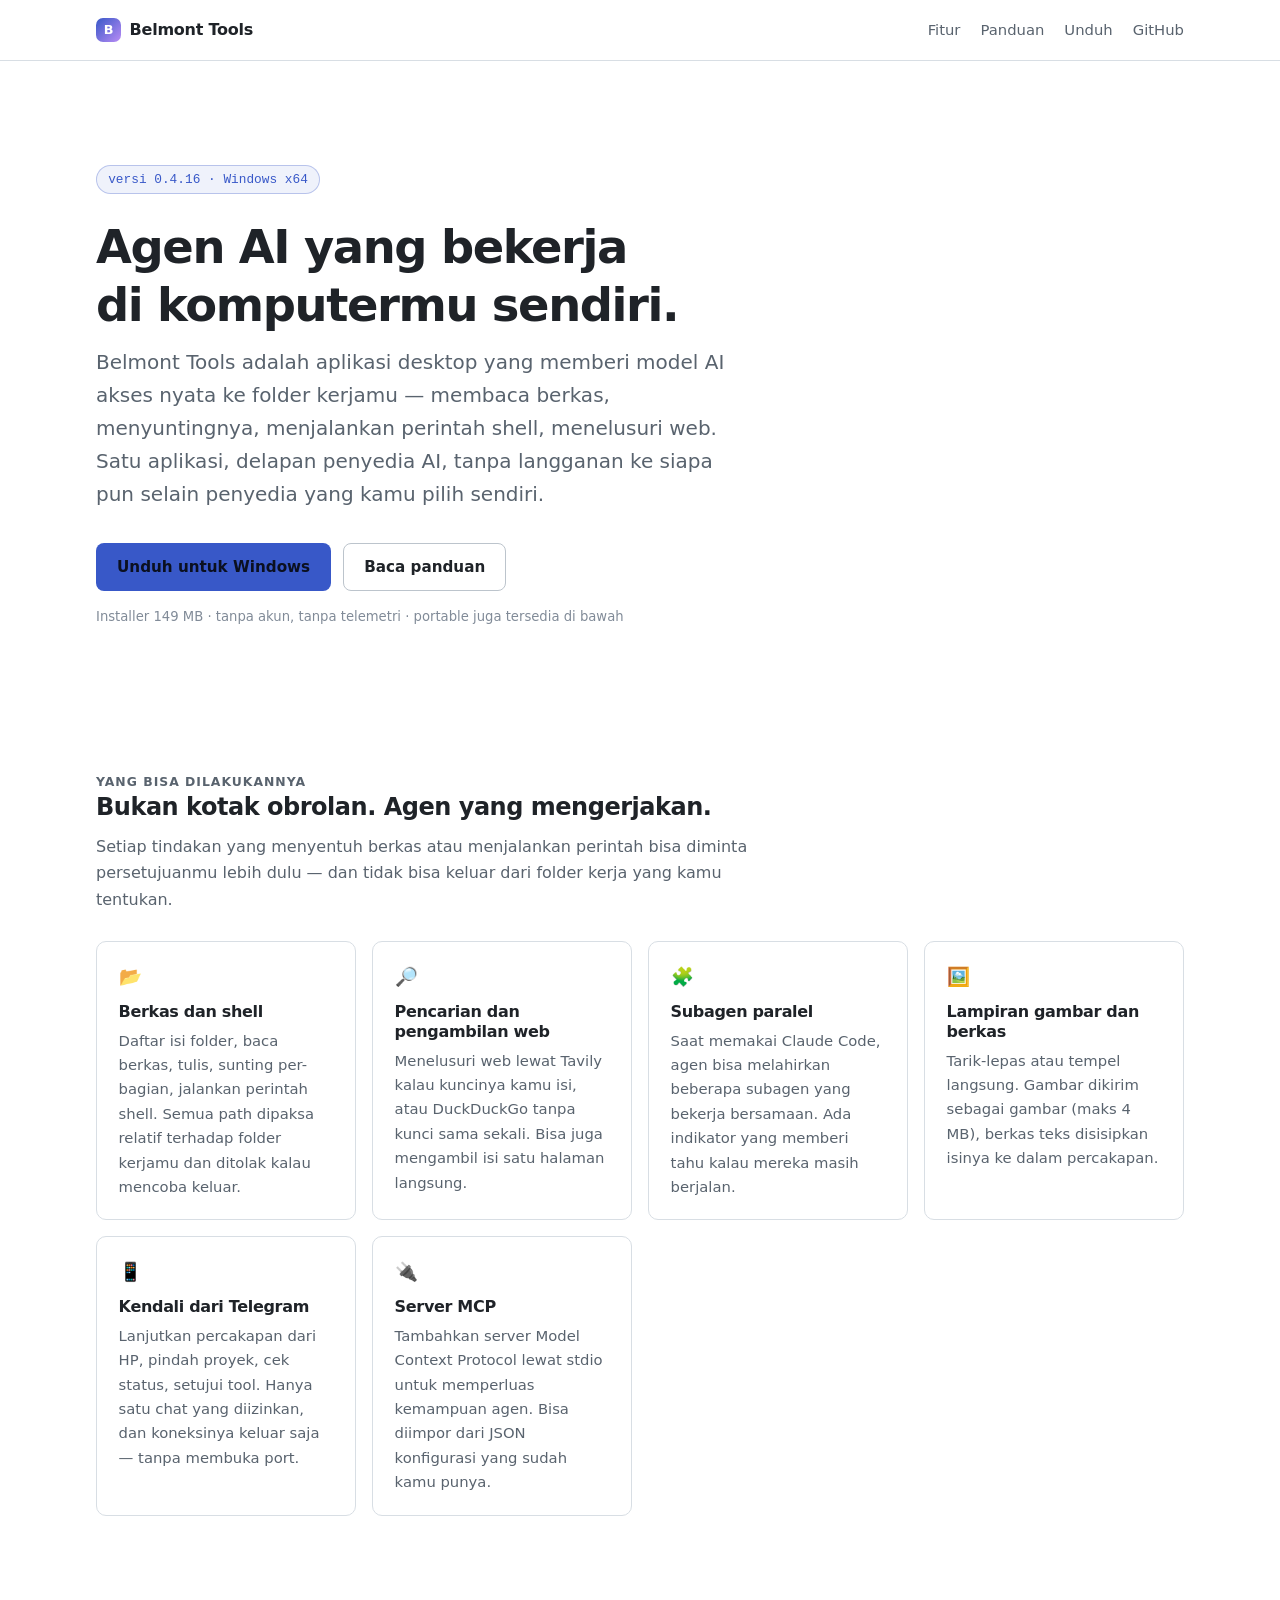
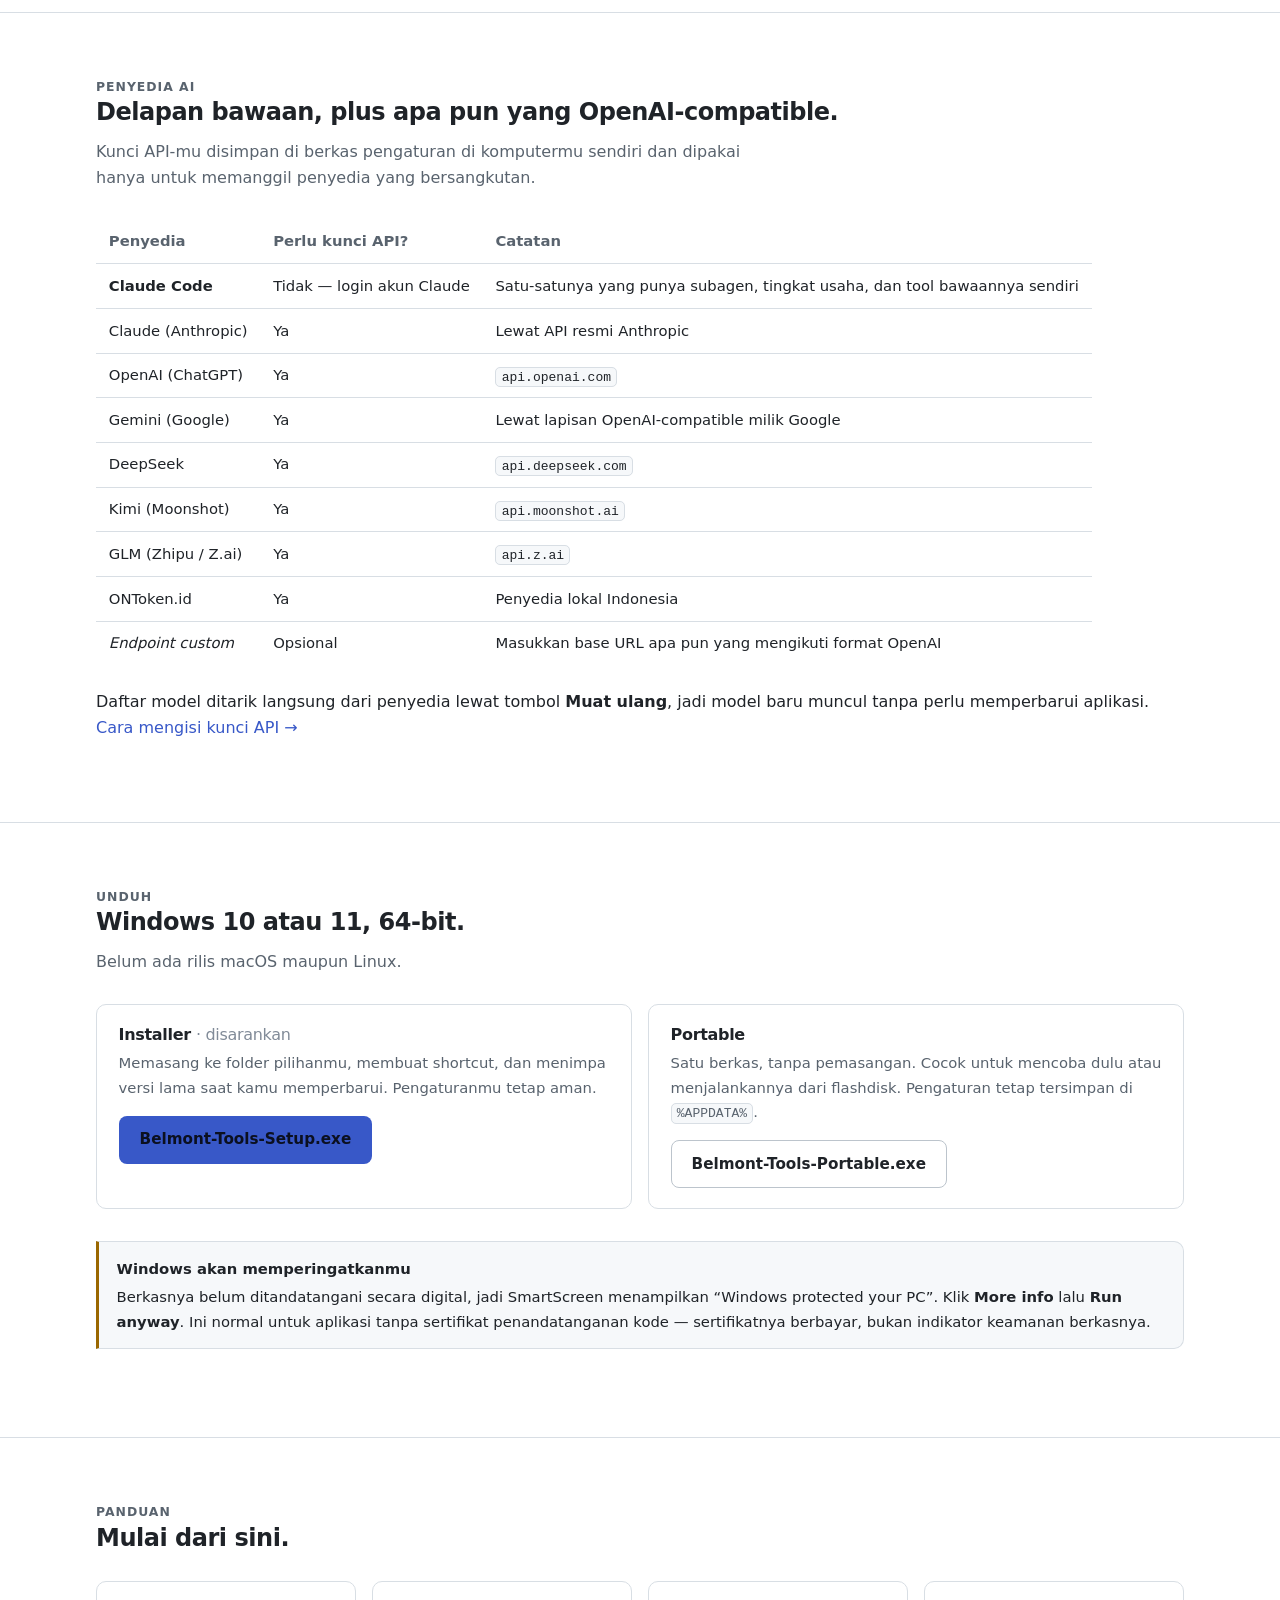
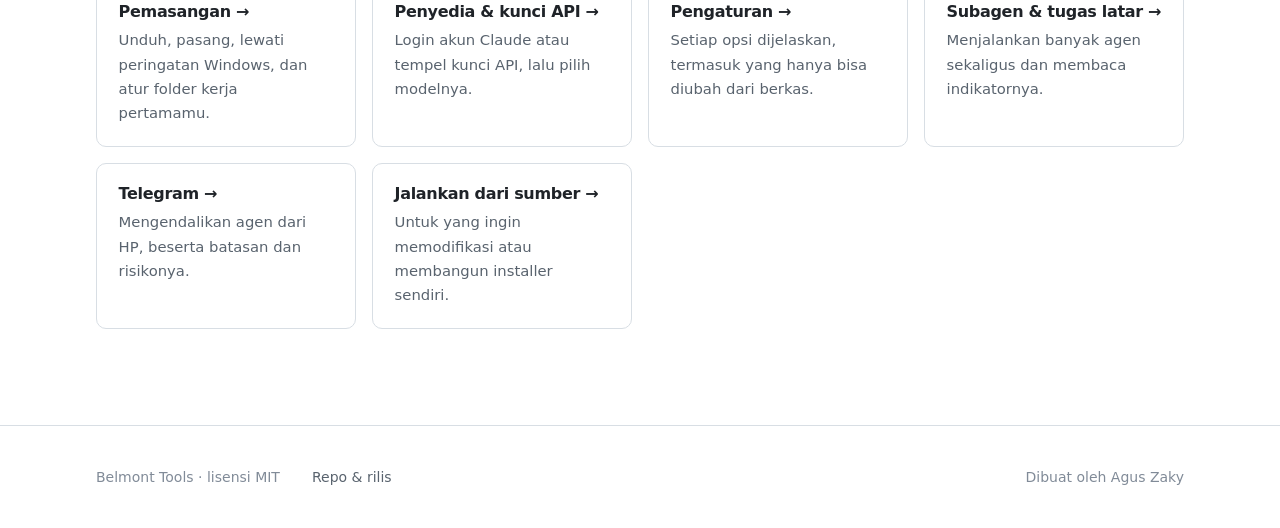
==== index.html @ 99d19ee4 "Situs Belmont Tools: halaman depan + enam panduan HTML/CSS statis tanpa build step. Isi dokumentasi " ====
<!DOCTYPE html>
<html lang="id">
<head>
<meta charset="utf-8">
<meta name="viewport" content="width=device-width, initial-scale=1">
<title>Belmont Tools — agen AI desktop untuk Windows</title>
<meta name="description" content="Agen AI desktop yang berjalan di komputermu sendiri. Mendukung Claude Code, Anthropic, OpenAI, Gemini, DeepSeek, Kimi, GLM, dan endpoint OpenAI-compatible apa pun.">
<link rel="stylesheet" href="aset/gaya.css">
</head>
<body>

<a class="lewati" href="#isi">Lewati ke isi</a>

<header class="kepala">
  <div class="bungkus kepala-isi">
    <a class="merek" href="index.html">
      <span class="merek-tanda" aria-hidden="true">B</span>
      Belmont Tools
    </a>
    <nav class="nav">
      <a href="#fitur">Fitur</a>
      <a href="panduan/pasang.html">Panduan</a>
      <a href="#unduh">Unduh</a>
      <a href="https://github.com/sinichi-edogawa/belmont" class="sembunyi-hp">GitHub</a>
    </nav>
  </div>
</header>

<main id="isi">

<section class="hero bungkus">
  <span class="lencana">versi 0.4.16 · Windows x64</span>
  <h1>Agen AI yang bekerja<br>di komputermu sendiri.</h1>
  <p class="utama">
    Belmont Tools adalah aplikasi desktop yang memberi model AI akses nyata ke folder kerjamu —
    membaca berkas, menyuntingnya, menjalankan perintah shell, menelusuri web. Satu aplikasi,
    delapan penyedia AI, tanpa langganan ke siapa pun selain penyedia yang kamu pilih sendiri.
  </p>
  <div class="tombol-baris">
    <a class="tombol tombol-utama" href="https://github.com/sinichi-edogawa/belmont/releases/download/windows-latest/Belmont-Tools-Setup.exe">
      Unduh untuk Windows
    </a>
    <a class="tombol tombol-sunyi" href="panduan/pasang.html">Baca panduan</a>
  </div>
  <p class="catatan-tombol">
    Installer 149 MB · tanpa akun, tanpa telemetri · portable juga tersedia di bawah
  </p>
</section>

<section class="bagian" id="fitur">
  <div class="bungkus">
    <div class="bagian-kepala">
      <p class="kecil-huruf">Yang bisa dilakukannya</p>
      <h2>Bukan kotak obrolan. Agen yang mengerjakan.</h2>
      <p>
        Setiap tindakan yang menyentuh berkas atau menjalankan perintah bisa diminta
        persetujuanmu lebih dulu — dan tidak bisa keluar dari folder kerja yang kamu tentukan.
      </p>
    </div>

    <div class="petak">
      <div class="kartu">
        <span class="kartu-ikon" aria-hidden="true">📂</span>
        <h3>Berkas dan shell</h3>
        <p>
          Daftar isi folder, baca berkas, tulis, sunting per-bagian, jalankan perintah shell.
          Semua path dipaksa relatif terhadap folder kerjamu dan ditolak kalau mencoba keluar.
        </p>
      </div>
      <div class="kartu">
        <span class="kartu-ikon" aria-hidden="true">🔎</span>
        <h3>Pencarian dan pengambilan web</h3>
        <p>
          Menelusuri web lewat Tavily kalau kuncinya kamu isi, atau DuckDuckGo tanpa kunci
          sama sekali. Bisa juga mengambil isi satu halaman langsung.
        </p>
      </div>
      <div class="kartu">
        <span class="kartu-ikon" aria-hidden="true">🧩</span>
        <h3>Subagen paralel</h3>
        <p>
          Saat memakai Claude Code, agen bisa melahirkan beberapa subagen yang bekerja
          bersamaan. Ada indikator yang memberi tahu kalau mereka masih berjalan.
        </p>
      </div>
      <div class="kartu">
        <span class="kartu-ikon" aria-hidden="true">🖼️</span>
        <h3>Lampiran gambar dan berkas</h3>
        <p>
          Tarik-lepas atau tempel langsung. Gambar dikirim sebagai gambar (maks 4 MB),
          berkas teks disisipkan isinya ke dalam percakapan.
        </p>
      </div>
      <div class="kartu">
        <span class="kartu-ikon" aria-hidden="true">📱</span>
        <h3>Kendali dari Telegram</h3>
        <p>
          Lanjutkan percakapan dari HP, pindah proyek, cek status, setujui tool.
          Hanya satu chat yang diizinkan, dan koneksinya keluar saja — tanpa membuka port.
        </p>
      </div>
      <div class="kartu">
        <span class="kartu-ikon" aria-hidden="true">🔌</span>
        <h3>Server MCP</h3>
        <p>
          Tambahkan server Model Context Protocol lewat stdio untuk memperluas kemampuan
          agen. Bisa diimpor dari JSON konfigurasi yang sudah kamu punya.
        </p>
      </div>
    </div>
  </div>
</section>

<section class="bagian" id="penyedia">
  <div class="bungkus">
    <div class="bagian-kepala">
      <p class="kecil-huruf">Penyedia AI</p>
      <h2>Delapan bawaan, plus apa pun yang OpenAI-compatible.</h2>
      <p>
        Kunci API-mu disimpan di berkas pengaturan di komputermu sendiri dan dipakai
        hanya untuk memanggil penyedia yang bersangkutan.
      </p>
    </div>

    <table>
      <thead>
        <tr><th>Penyedia</th><th>Perlu kunci API?</th><th>Catatan</th></tr>
      </thead>
      <tbody>
        <tr>
          <td><strong>Claude Code</strong></td>
          <td>Tidak — login akun Claude</td>
          <td>Satu-satunya yang punya subagen, tingkat usaha, dan tool bawaannya sendiri</td>
        </tr>
        <tr><td>Claude (Anthropic)</td><td>Ya</td><td>Lewat API resmi Anthropic</td></tr>
        <tr><td>OpenAI (ChatGPT)</td><td>Ya</td><td><code>api.openai.com</code></td></tr>
        <tr><td>Gemini (Google)</td><td>Ya</td><td>Lewat lapisan OpenAI-compatible milik Google</td></tr>
        <tr><td>DeepSeek</td><td>Ya</td><td><code>api.deepseek.com</code></td></tr>
        <tr><td>Kimi (Moonshot)</td><td>Ya</td><td><code>api.moonshot.ai</code></td></tr>
        <tr><td>GLM (Zhipu / Z.ai)</td><td>Ya</td><td><code>api.z.ai</code></td></tr>
        <tr><td>ONToken.id</td><td>Ya</td><td>Penyedia lokal Indonesia</td></tr>
        <tr>
          <td><em>Endpoint custom</em></td>
          <td>Opsional</td>
          <td>Masukkan base URL apa pun yang mengikuti format OpenAI</td>
        </tr>
      </tbody>
    </table>

    <p>
      Daftar model ditarik langsung dari penyedia lewat tombol <strong>Muat ulang</strong>,
      jadi model baru muncul tanpa perlu memperbarui aplikasi.
      <a href="panduan/provider.html">Cara mengisi kunci API →</a>
    </p>
  </div>
</section>

<section class="bagian" id="unduh">
  <div class="bungkus">
    <div class="bagian-kepala">
      <p class="kecil-huruf">Unduh</p>
      <h2>Windows 10 atau 11, 64-bit.</h2>
      <p>Belum ada rilis macOS maupun Linux.</p>
    </div>

    <div class="petak">
      <div class="kartu">
        <h3>Installer <span style="color:var(--teks-samar);font-weight:400">· disarankan</span></h3>
        <p style="margin-bottom:1rem">
          Memasang ke folder pilihanmu, membuat shortcut, dan menimpa versi lama saat
          kamu memperbarui. Pengaturanmu tetap aman.
        </p>
        <a class="tombol tombol-utama" href="https://github.com/sinichi-edogawa/belmont/releases/download/windows-latest/Belmont-Tools-Setup.exe">
          Belmont-Tools-Setup.exe
        </a>
      </div>
      <div class="kartu">
        <h3>Portable</h3>
        <p style="margin-bottom:1rem">
          Satu berkas, tanpa pemasangan. Cocok untuk mencoba dulu atau menjalankannya
          dari flashdisk. Pengaturan tetap tersimpan di <code>%APPDATA%</code>.
        </p>
        <a class="tombol tombol-sunyi" href="https://github.com/sinichi-edogawa/belmont/releases/download/windows-latest/Belmont-Tools-Portable.exe">
          Belmont-Tools-Portable.exe
        </a>
      </div>
    </div>

    <div class="catatan awas">
      <p class="catatan-judul">Windows akan memperingatkanmu</p>
      <p>
        Berkasnya belum ditandatangani secara digital, jadi SmartScreen menampilkan
        &ldquo;Windows protected your PC&rdquo;. Klik <strong>More info</strong> lalu
        <strong>Run anyway</strong>. Ini normal untuk aplikasi tanpa sertifikat penandatanganan
        kode — sertifikatnya berbayar, bukan indikator keamanan berkasnya.
      </p>
    </div>
  </div>
</section>

<section class="bagian">
  <div class="bungkus">
    <div class="bagian-kepala">
      <p class="kecil-huruf">Panduan</p>
      <h2>Mulai dari sini.</h2>
    </div>
    <div class="petak">
      <a class="kartu" href="panduan/pasang.html">
        <h3>Pemasangan →</h3>
        <p>Unduh, pasang, lewati peringatan Windows, dan atur folder kerja pertamamu.</p>
      </a>
      <a class="kartu" href="panduan/provider.html">
        <h3>Penyedia &amp; kunci API →</h3>
        <p>Login akun Claude atau tempel kunci API, lalu pilih modelnya.</p>
      </a>
      <a class="kartu" href="panduan/pengaturan.html">
        <h3>Pengaturan →</h3>
        <p>Setiap opsi dijelaskan, termasuk yang hanya bisa diubah dari berkas.</p>
      </a>
      <a class="kartu" href="panduan/subagent.html">
        <h3>Subagen &amp; tugas latar →</h3>
        <p>Menjalankan banyak agen sekaligus dan membaca indikatornya.</p>
      </a>
      <a class="kartu" href="panduan/telegram.html">
        <h3>Telegram →</h3>
        <p>Mengendalikan agen dari HP, beserta batasan dan risikonya.</p>
      </a>
      <a class="kartu" href="panduan/bangun.html">
        <h3>Jalankan dari sumber →</h3>
        <p>Untuk yang ingin memodifikasi atau membangun installer sendiri.</p>
      </a>
    </div>
  </div>
</section>

</main>

<footer class="kaki">
  <div class="bungkus kaki-isi">
    <span>Belmont Tools · lisensi MIT</span>
    <a href="https://github.com/sinichi-edogawa/belmont">Repo &amp; rilis</a>
    <span class="kanan">Dibuat oleh Agus Zaky</span>
  </div>
</footer>

</body>
</html>
---- aset/gaya.css ----
/* Belmont Tools — gaya situs
   Satu berkas, tanpa dependensi. Ubah variabel di :root untuk mengganti warna. */

:root {
  --bg:        #0d1117;
  --bg-naik:   #161b22;
  --bg-kartu:  #11161d;
  --garis:     #262c36;
  --garis-kuat:#39414d;

  --teks:      #e6edf3;
  --teks-redup:#9aa6b2;
  --teks-samar:#6e7781;

  --aksen:     #7c9cf5;
  --aksen-kuat:#a5b8f8;
  --aksen-bg:  rgba(124, 156, 245, 0.12);

  --hijau:     #4ec98a;
  --kuning:    #e3b341;
  --merah:     #f07178;

  --radius:    10px;
  --lebar:     min(100% - 3rem, 68rem);
  --lebar-teks:min(100% - 3rem, 46rem);

  --mono: ui-monospace, "Cascadia Code", "JetBrains Mono", Consolas, monospace;
  --sans: system-ui, -apple-system, "Segoe UI", Roboto, sans-serif;
}

@media (prefers-color-scheme: light) {
  :root {
    --bg:        #ffffff;
    --bg-naik:   #f6f8fa;
    --bg-kartu:  #ffffff;
    --garis:     #d8dee4;
    --garis-kuat:#bcc4cc;

    --teks:      #1f2328;
    --teks-redup:#59636e;
    --teks-samar:#818b98;

    --aksen:     #3858c8;
    --aksen-kuat:#2a44a0;
    --aksen-bg:  rgba(56, 88, 200, 0.08);

    --hijau:     #1a7f4b;
    --kuning:    #9a6700;
    --merah:     #c7353c;
  }
}

*, *::before, *::after { box-sizing: border-box; }

html {
  scroll-behavior: smooth;
  scroll-padding-top: 5rem;
  -webkit-text-size-adjust: 100%;
}

body {
  margin: 0;
  background: var(--bg);
  color: var(--teks);
  font-family: var(--sans);
  font-size: 1rem;
  line-height: 1.65;
  -webkit-font-smoothing: antialiased;
}

/* ---------- dasar ---------- */

a { color: var(--aksen); text-decoration: none; }
a:hover { color: var(--aksen-kuat); text-decoration: underline; }

h1, h2, h3, h4 {
  line-height: 1.25;
  letter-spacing: -0.02em;
  margin: 2.5rem 0 0.75rem;
  font-weight: 650;
}
h1 { font-size: clamp(2rem, 5vw, 2.9rem); margin-top: 0; letter-spacing: -0.03em; }
h2 { font-size: 1.5rem; }
h3 { font-size: 1.15rem; }

p, ul, ol { margin: 0 0 1rem; }
li { margin-bottom: 0.3rem; }

code {
  font-family: var(--mono);
  font-size: 0.88em;
  background: var(--bg-naik);
  border: 1px solid var(--garis);
  border-radius: 5px;
  padding: 0.12em 0.4em;
  word-break: break-word;
}

pre {
  background: var(--bg-naik);
  border: 1px solid var(--garis);
  border-radius: var(--radius);
  padding: 1rem 1.1rem;
  overflow-x: auto;
  margin: 0 0 1.25rem;
  font-size: 0.875rem;
  line-height: 1.6;
}
pre code { background: none; border: 0; padding: 0; font-size: inherit; }

hr { border: 0; border-top: 1px solid var(--garis); margin: 2.5rem 0; }

table {
  width: 100%;
  border-collapse: collapse;
  margin: 0 0 1.5rem;
  font-size: 0.925rem;
  display: block;
  overflow-x: auto;
}
th, td {
  text-align: left;
  padding: 0.6rem 0.8rem;
  border-bottom: 1px solid var(--garis);
  vertical-align: top;
}
th { font-weight: 600; color: var(--teks-redup); white-space: nowrap; }
tbody tr:last-child td { border-bottom: 0; }

blockquote {
  margin: 0 0 1.25rem;
  padding: 0.1rem 0 0.1rem 1.1rem;
  border-left: 3px solid var(--garis-kuat);
  color: var(--teks-redup);
}

/* ---------- tata letak ---------- */

.bungkus { width: var(--lebar); margin-inline: auto; }
.sempit  { width: var(--lebar-teks); margin-inline: auto; }

/* ---------- kepala ---------- */

.kepala {
  position: sticky;
  top: 0;
  z-index: 20;
  background: color-mix(in srgb, var(--bg) 88%, transparent);
  backdrop-filter: blur(10px);
  border-bottom: 1px solid var(--garis);
}
.kepala-isi {
  display: flex;
  align-items: center;
  gap: 1.5rem;
  min-height: 3.75rem;
}
.merek {
  display: flex;
  align-items: center;
  gap: 0.55rem;
  font-weight: 650;
  color: var(--teks);
  letter-spacing: -0.015em;
}
.merek:hover { text-decoration: none; color: var(--teks); }
.merek-tanda {
  width: 1.55rem;
  height: 1.55rem;
  border-radius: 7px;
  background: linear-gradient(135deg, var(--aksen), #b98cf5);
  display: grid;
  place-items: center;
  font-size: 0.8rem;
  font-weight: 700;
  color: #fff;
  flex-shrink: 0;
}
.nav {
  display: flex;
  gap: 1.25rem;
  margin-left: auto;
  align-items: center;
  font-size: 0.925rem;
}
.nav a { color: var(--teks-redup); }
.nav a:hover, .nav a[aria-current="page"] { color: var(--teks); text-decoration: none; }

/* ---------- hero ---------- */

.hero { padding: clamp(3.5rem, 9vw, 6.5rem) 0 clamp(2.5rem, 6vw, 4rem); }
.hero p.utama {
  font-size: clamp(1.05rem, 2.2vw, 1.25rem);
  color: var(--teks-redup);
  max-width: 40rem;
  margin-bottom: 2rem;
}
.lencana {
  display: inline-flex;
  align-items: center;
  gap: 0.45rem;
  font-size: 0.8rem;
  font-family: var(--mono);
  color: var(--aksen);
  background: var(--aksen-bg);
  border: 1px solid color-mix(in srgb, var(--aksen) 30%, transparent);
  border-radius: 999px;
  padding: 0.2rem 0.7rem;
  margin-bottom: 1.5rem;
}

/* ---------- tombol ---------- */

.tombol-baris { display: flex; flex-wrap: wrap; gap: 0.75rem; align-items: center; }

.tombol {
  display: inline-flex;
  align-items: center;
  gap: 0.5rem;
  padding: 0.65rem 1.25rem;
  border-radius: 8px;
  font-weight: 550;
  font-size: 0.95rem;
  border: 1px solid transparent;
  cursor: pointer;
  transition: background 0.15s, border-color 0.15s, transform 0.1s;
}
.tombol:hover { text-decoration: none; transform: translateY(-1px); }
.tombol:active { transform: none; }

.tombol-utama { background: var(--aksen); color: #0b1020; }
.tombol-utama:hover { background: var(--aksen-kuat); color: #0b1020; }

.tombol-sunyi {
  background: transparent;
  border-color: var(--garis-kuat);
  color: var(--teks);
}
.tombol-sunyi:hover { background: var(--bg-naik); color: var(--teks); }

.catatan-tombol { font-size: 0.825rem; color: var(--teks-samar); margin-top: 0.9rem; }

/* ---------- kartu ---------- */

.petak {
  display: grid;
  grid-template-columns: repeat(auto-fit, minmax(16rem, 1fr));
  gap: 1rem;
  margin: 1.5rem 0 2rem;
}
.kartu {
  background: var(--bg-kartu);
  border: 1px solid var(--garis);
  border-radius: var(--radius);
  padding: 1.25rem 1.35rem;
}
.kartu h3 { margin: 0 0 0.4rem; font-size: 1rem; }
.kartu p  { margin: 0; color: var(--teks-redup); font-size: 0.925rem; }
.kartu-ikon { font-size: 1.15rem; margin-bottom: 0.6rem; display: block; }

a.kartu { color: inherit; display: block; transition: border-color 0.15s, background 0.15s; }
a.kartu:hover { text-decoration: none; border-color: var(--garis-kuat); background: var(--bg-naik); }
a.kartu:hover h3 { color: var(--aksen); }

/* ---------- bagian ---------- */

.bagian { padding: clamp(2.5rem, 6vw, 4rem) 0; }
.bagian + .bagian { border-top: 1px solid var(--garis); }
.bagian-kepala { margin-bottom: 1.75rem; }
.bagian-kepala h2 { margin-top: 0; }
.bagian-kepala p { color: var(--teks-redup); max-width: 42rem; margin: 0; }

.kecil-huruf {
  font-size: 0.775rem;
  font-weight: 600;
  letter-spacing: 0.08em;
  text-transform: uppercase;
  color: var(--teks-samar);
  margin-bottom: 0.6rem;
}

/* ---------- panel catatan ---------- */

.catatan {
  border: 1px solid var(--garis);
  border-left: 3px solid var(--aksen);
  background: var(--bg-naik);
  border-radius: 0 var(--radius) var(--radius) 0;
  padding: 0.9rem 1.1rem;
  margin: 0 0 1.5rem;
  font-size: 0.925rem;
}
.catatan > :last-child { margin-bottom: 0; }
.catatan-judul { font-weight: 600; margin-bottom: 0.25rem; }
.catatan.awas  { border-left-color: var(--kuning); }
.catatan.bahaya{ border-left-color: var(--merah); }

/* ---------- langkah bernomor ---------- */

.langkah { counter-reset: langkah; list-style: none; padding: 0; margin: 0 0 1.5rem; }
.langkah > li {
  counter-increment: langkah;
  position: relative;
  padding-left: 2.6rem;
  margin-bottom: 1.5rem;
}
.langkah > li::before {
  content: counter(langkah);
  position: absolute;
  left: 0;
  top: 0.05rem;
  width: 1.75rem;
  height: 1.75rem;
  border-radius: 50%;
  background: var(--aksen-bg);
  border: 1px solid color-mix(in srgb, var(--aksen) 35%, transparent);
  color: var(--aksen);
  display: grid;
  place-items: center;
  font-size: 0.85rem;
  font-weight: 650;
  font-family: var(--mono);
}
.langkah > li > :first-child { margin-top: 0; }
.langkah > li > :last-child  { margin-bottom: 0; }

/* ---------- tata letak dokumentasi ---------- */

.doc { display: grid; grid-template-columns: 15rem 1fr; gap: 3rem; padding: 2.5rem 0 4rem; }
.doc-samping { position: sticky; top: 4.75rem; align-self: start; font-size: 0.925rem; }
.doc-samping ul { list-style: none; padding: 0; margin: 0 0 1.5rem; }
.doc-samping li { margin: 0; }
.doc-samping a {
  display: block;
  padding: 0.3rem 0.7rem;
  border-radius: 6px;
  color: var(--teks-redup);
}
.doc-samping a:hover { background: var(--bg-naik); color: var(--teks); text-decoration: none; }
.doc-samping a[aria-current="page"] {
  background: var(--aksen-bg);
  color: var(--aksen);
  font-weight: 550;
}
.doc-isi { min-width: 0; max-width: 46rem; }
.doc-isi > h1 { margin-bottom: 0.5rem; }
.doc-ringkas { color: var(--teks-redup); font-size: 1.05rem; margin-bottom: 2rem; }

@media (max-width: 52rem) {
  .doc { grid-template-columns: 1fr; gap: 1.5rem; }
  .doc-samping {
    position: static;
    border-bottom: 1px solid var(--garis);
    padding-bottom: 1rem;
  }
  .doc-samping ul { display: flex; flex-wrap: wrap; gap: 0.3rem; margin-bottom: 0; }
  .nav { gap: 0.9rem; font-size: 0.875rem; }
  .nav .sembunyi-hp { display: none; }
}

/* ---------- lanjut / sebelumnya ---------- */

.lanjut {
  display: flex;
  justify-content: space-between;
  gap: 1rem;
  margin-top: 3rem;
  padding-top: 1.5rem;
  border-top: 1px solid var(--garis);
  font-size: 0.925rem;
}
.lanjut span { display: block; color: var(--teks-samar); font-size: 0.8rem; }

/* ---------- kaki ---------- */

.kaki {
  border-top: 1px solid var(--garis);
  padding: 2.5rem 0;
  color: var(--teks-samar);
  font-size: 0.875rem;
}
.kaki-isi { display: flex; flex-wrap: wrap; gap: 1rem 2rem; align-items: center; }
.kaki a { color: var(--teks-redup); }
.kaki .kanan { margin-left: auto; }

/* ---------- aksesibilitas ---------- */

:focus-visible { outline: 2px solid var(--aksen); outline-offset: 2px; border-radius: 4px; }

.lewati {
  position: absolute;
  left: -9999px;
  top: 0;
  background: var(--aksen);
  color: #0b1020;
  padding: 0.6rem 1rem;
  z-index: 100;
  border-radius: 0 0 8px 0;
}
.lewati:focus { left: 0; }

@media (prefers-reduced-motion: reduce) {
  html { scroll-behavior: auto; }
  *, *::before, *::after { transition-duration: 0.01ms !important; animation-duration: 0.01ms !important; }
}
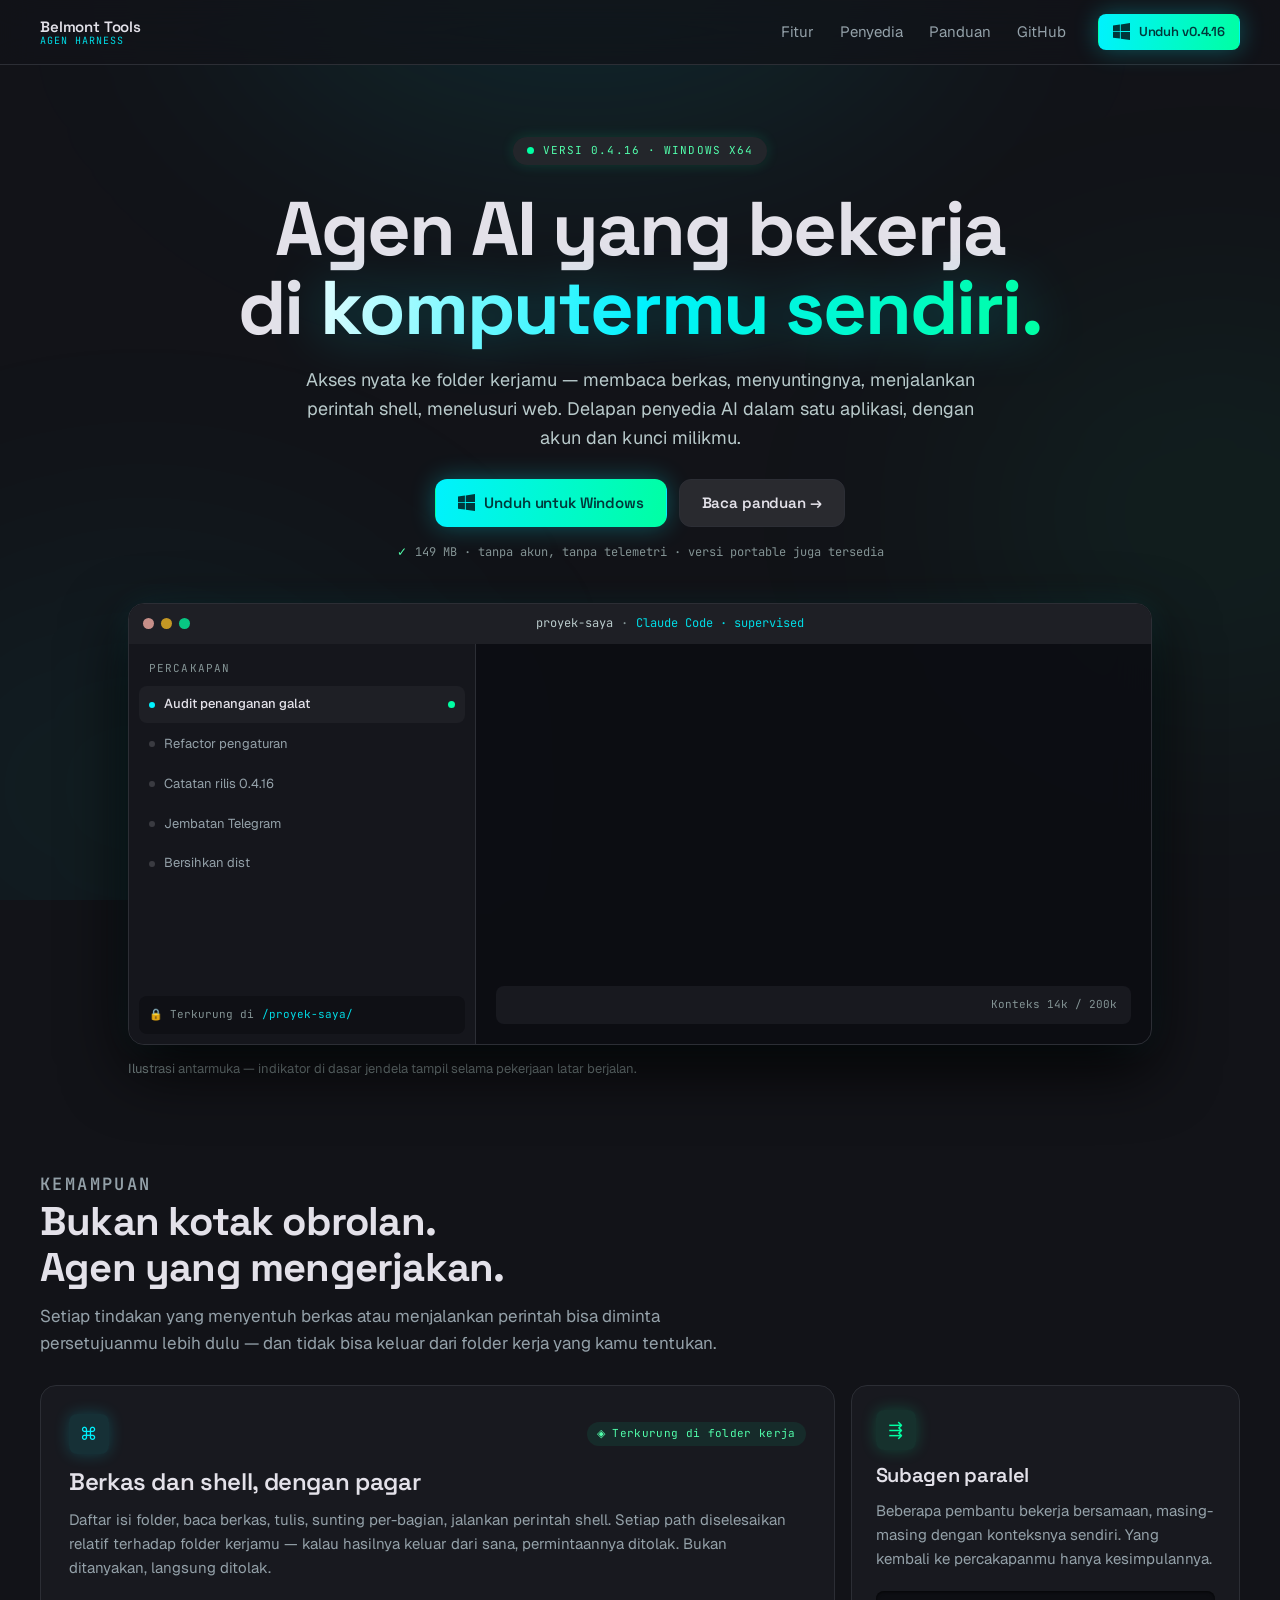
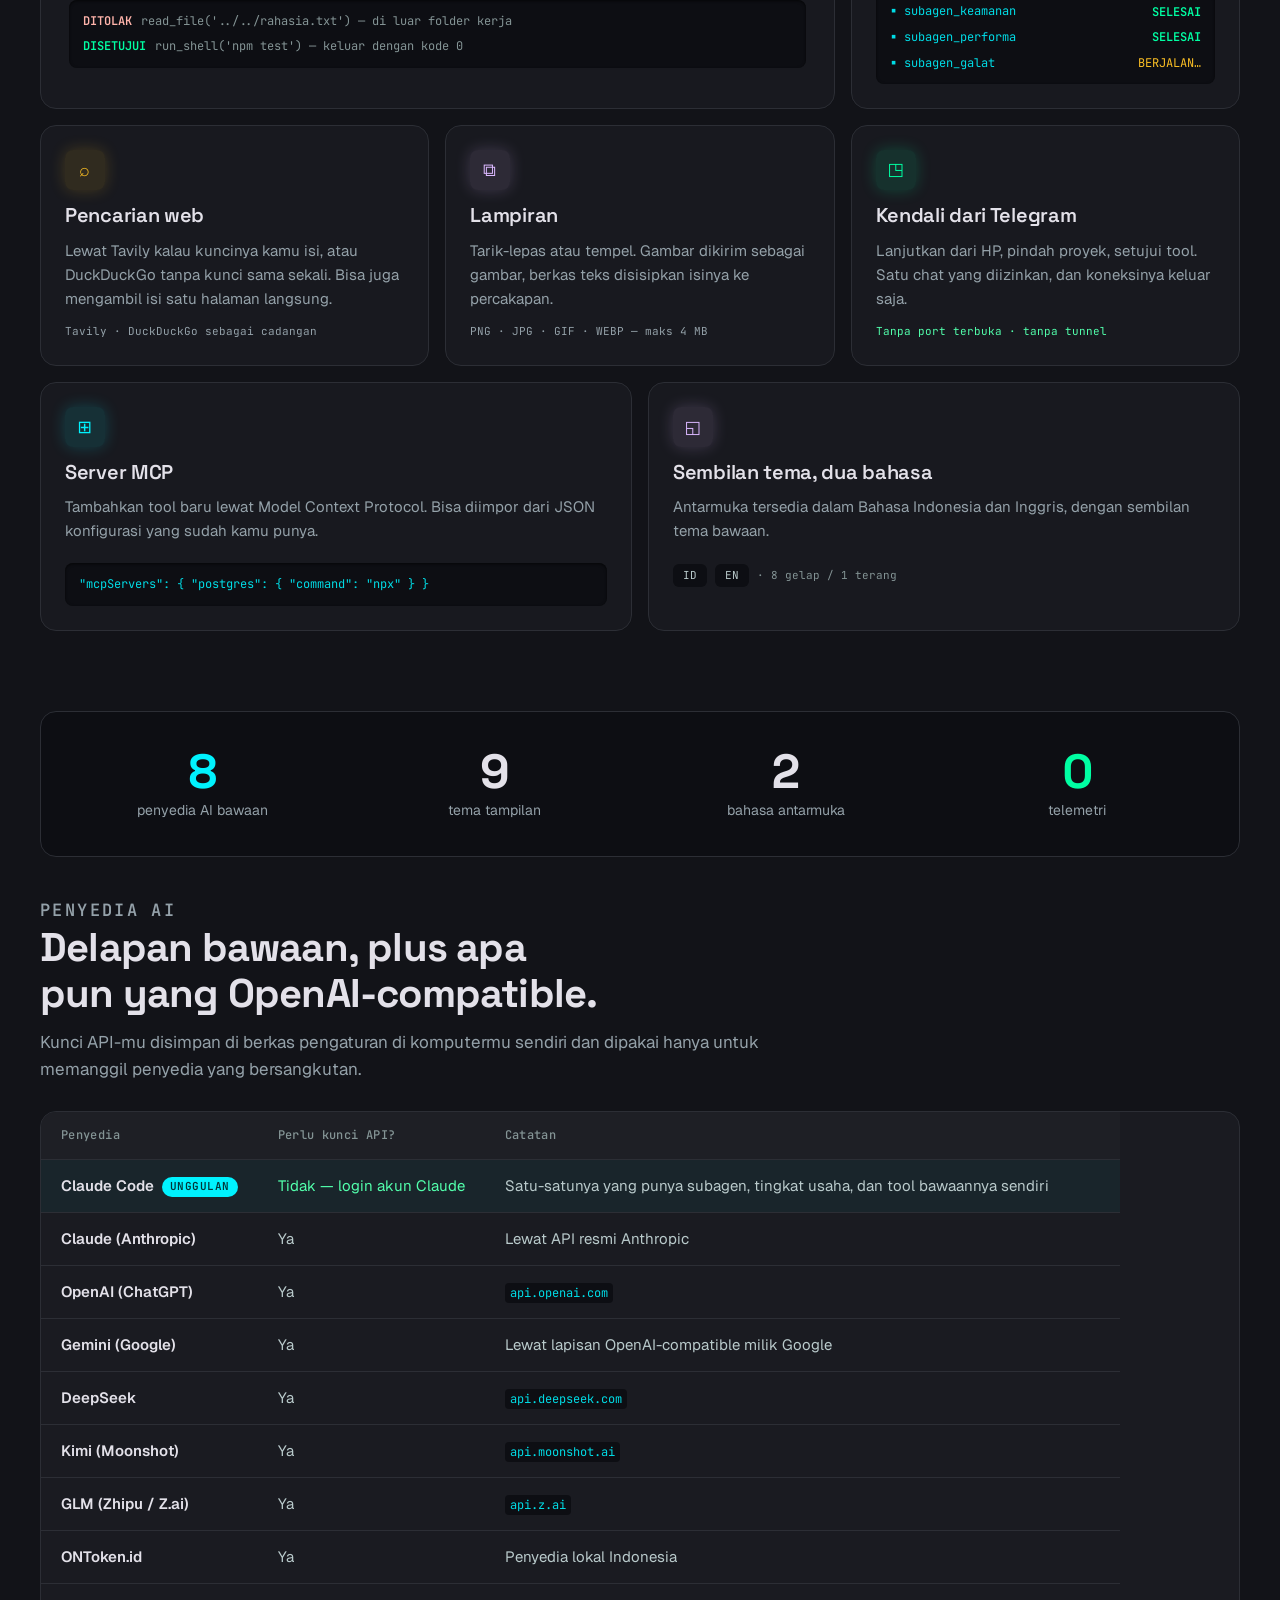
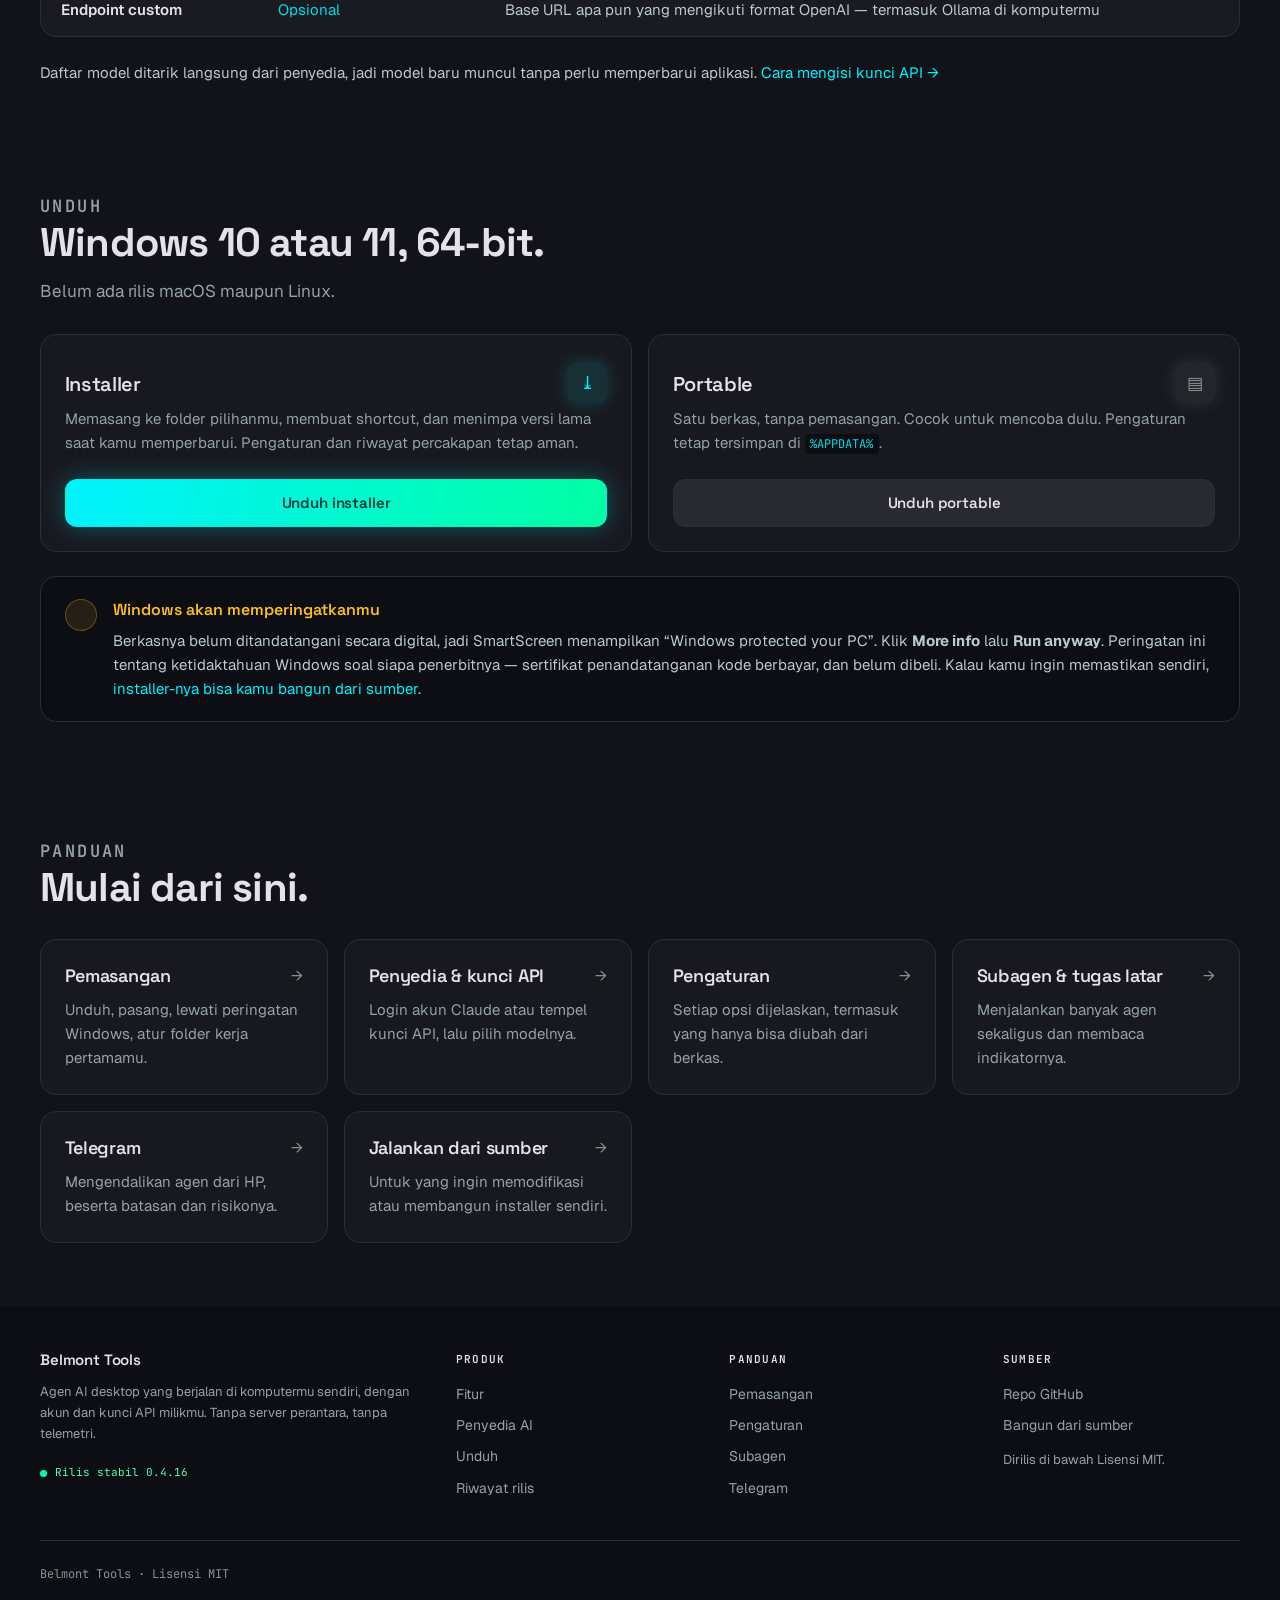
==== commit 012004c7: "Perbaikan tampilan: palet sian, bento berilustrasi, jarak dirapatkan - Palet Material 3 gelap (sian " ====
--- a/index.html
+++ b/index.html
@@ -1,56 +1,131 @@
 <!DOCTYPE html>
-<html lang="id">
+<html lang="id" class="tanpa-js">
 <head>
 <meta charset="utf-8">
 <meta name="viewport" content="width=device-width, initial-scale=1">
 <title>Belmont Tools — agen AI desktop untuk Windows</title>
 <meta name="description" content="Agen AI desktop yang berjalan di komputermu sendiri. Mendukung Claude Code, Anthropic, OpenAI, Gemini, DeepSeek, Kimi, GLM, dan endpoint OpenAI-compatible apa pun.">
+<link rel="preconnect" href="https://fonts.googleapis.com">
+<link rel="preconnect" href="https://fonts.gstatic.com" crossorigin>
+<link rel="stylesheet" href="https://fonts.googleapis.com/css2?family=Geist:wght@400;500;600&family=Space+Grotesk:wght@600;700&family=JetBrains+Mono:wght@400;500;600&display=swap">
 <link rel="stylesheet" href="aset/gaya.css">
+<script>document.documentElement.classList.remove('tanpa-js');</script>
 </head>
 <body>
 
 <a class="lewati" href="#isi">Lewati ke isi</a>
+
+<div class="aura" aria-hidden="true"><i></i><i></i><i></i></div>
 
 <header class="kepala">
   <div class="bungkus kepala-isi">
     <a class="merek" href="index.html">
-      <span class="merek-tanda" aria-hidden="true">B</span>
-      Belmont Tools
+      <span class="merek-teks">
+        <b>Belmont Tools</b>
+        <span>AGEN HARNESS</span>
+      </span>
     </a>
     <nav class="nav">
       <a href="#fitur">Fitur</a>
+      <a href="#penyedia">Penyedia</a>
       <a href="panduan/pasang.html">Panduan</a>
-      <a href="#unduh">Unduh</a>
       <a href="https://github.com/sinichi-edogawa/belmont" class="sembunyi-hp">GitHub</a>
     </nav>
+    <a class="tombol tombol-utama tombol-kecil sembunyi-hp" href="#unduh">
+      <svg viewBox="0 0 24 24" aria-hidden="true"><path d="M0 3.449L9.75 2.1v9.451H0m10.949-9.602L24 0v11.4H10.949M0 12.6h9.75v9.451L0 20.699M10.949 12.6H24V24l-12.949-1.801"/></svg>
+      Unduh v0.4.16
+    </a>
   </div>
 </header>
 
 <main id="isi">
 
 <section class="hero bungkus">
-  <span class="lencana">versi 0.4.16 · Windows x64</span>
-  <h1>Agen AI yang bekerja<br>di komputermu sendiri.</h1>
+  <span class="lencana"><span class="titik" aria-hidden="true"></span> Versi 0.4.16 · Windows x64</span>
+  <h1>Agen AI yang bekerja di <em>komputermu sendiri.</em></h1>
   <p class="utama">
-    Belmont Tools adalah aplikasi desktop yang memberi model AI akses nyata ke folder kerjamu —
-    membaca berkas, menyuntingnya, menjalankan perintah shell, menelusuri web. Satu aplikasi,
-    delapan penyedia AI, tanpa langganan ke siapa pun selain penyedia yang kamu pilih sendiri.
+    Akses nyata ke folder kerjamu — membaca berkas, menyuntingnya, menjalankan perintah
+    shell, menelusuri web. Delapan penyedia AI dalam satu aplikasi, dengan akun dan
+    kunci milikmu.
   </p>
   <div class="tombol-baris">
     <a class="tombol tombol-utama" href="https://github.com/sinichi-edogawa/belmont/releases/download/windows-latest/Belmont-Tools-Setup.exe">
+      <svg viewBox="0 0 24 24" aria-hidden="true"><path d="M0 3.449L9.75 2.1v9.451H0m10.949-9.602L24 0v11.4H10.949M0 12.6h9.75v9.451L0 20.699M10.949 12.6H24V24l-12.949-1.801"/></svg>
       Unduh untuk Windows
     </a>
-    <a class="tombol tombol-sunyi" href="panduan/pasang.html">Baca panduan</a>
+    <a class="tombol tombol-sunyi" href="panduan/pasang.html">Baca panduan →</a>
   </div>
   <p class="catatan-tombol">
-    Installer 149 MB · tanpa akun, tanpa telemetri · portable juga tersedia di bawah
+    <span class="cek" aria-hidden="true">✓</span>
+    149 MB · tanpa akun, tanpa telemetri · versi portable juga tersedia
   </p>
+
+  <!-- Ilustrasi antarmuka, digambar dengan CSS. -->
+  <div class="pamer" aria-hidden="true">
+    <div class="jendela">
+      <div class="jendela-bar">
+        <span class="lampu"><i></i><i></i><i></i></span>
+        <span class="tajuk">
+          <b>proyek-saya</b> · <span class="mode">Claude Code · supervised</span>
+        </span>
+      </div>
+      <div class="jendela-isi">
+        <div class="mk-samping">
+          <p class="mk-label">Percakapan</p>
+          <div class="mk-chat aktif"><span class="bulat"></span><span class="nama">Audit penanganan galat</span><span class="nyala"></span></div>
+          <div class="mk-chat"><span class="bulat"></span><span class="nama">Refactor pengaturan</span></div>
+          <div class="mk-chat"><span class="bulat"></span><span class="nama">Catatan rilis 0.4.16</span></div>
+          <div class="mk-chat"><span class="bulat"></span><span class="nama">Jembatan Telegram</span></div>
+          <div class="mk-chat"><span class="bulat"></span><span class="nama">Bersihkan dist</span></div>
+          <div class="mk-kunci">🔒 Terkurung di <b>/proyek-saya/</b></div>
+        </div>
+
+        <div class="mk-utama">
+          <div class="mk-user adegan">periksa tiga hal ini sekaligus pakai subagen</div>
+
+          <p class="mk-agen adegan">
+            Saya turunkan tiga subagen paralel — <strong>keamanan</strong>,
+            <strong>performa</strong>, dan <strong>penanganan galat</strong>.
+          </p>
+
+          <div class="mk-aliran adegan">
+            <div class="mk-baris sian">
+              ⟐ Task: audit tiga sudut
+              <span class="kanan">24 langkah</span>
+            </div>
+            <div class="mk-baris hijau">
+              ⤓ Read: src/main/agent.js
+              <span class="kanan">812 baris</span>
+            </div>
+            <div class="bilah"><i></i></div>
+          </div>
+
+          <p class="mk-agen adegan">
+            Dua sudah selesai. Yang ketiga masih menelusuri <code>providers/</code>…
+          </p>
+
+          <div class="mk-latar">
+            <span class="mk-giliran">
+              <span><span class="putar"></span> 3 subagen masih bekerja</span>
+              <span><span class="putar"></span> 2 subagen masih bekerja</span>
+              <span><span class="putar"></span> 1 subagen masih bekerja</span>
+              <span>✓ Semua subagen selesai</span>
+            </span>
+            <span class="mk-ukur">Konteks 14k / 200k</span>
+          </div>
+        </div>
+      </div>
+    </div>
+    <p class="pamer-ket">
+      Ilustrasi antarmuka — indikator di dasar jendela tampil selama pekerjaan latar berjalan.
+    </p>
+  </div>
 </section>
 
 <section class="bagian" id="fitur">
   <div class="bungkus">
-    <div class="bagian-kepala">
-      <p class="kecil-huruf">Yang bisa dilakukannya</p>
+    <div class="bagian-kepala muncul">
+      <p class="kecil-huruf">Kemampuan</p>
       <h2>Bukan kotak obrolan. Agen yang mengerjakan.</h2>
       <p>
         Setiap tindakan yang menyentuh berkas atau menjalankan perintah bisa diminta
@@ -58,62 +133,128 @@
       </p>
     </div>
 
-    <div class="petak">
-      <div class="kartu">
-        <span class="kartu-ikon" aria-hidden="true">📂</span>
-        <h3>Berkas dan shell</h3>
+    <div class="bento">
+
+      <div class="kartu k8 muncul">
+        <div class="kartu-atas">
+          <span class="kartu-ikon" style="--w:var(--sian)" aria-hidden="true">⌘</span>
+          <span class="kapsul">◈ Terkurung di folder kerja</span>
+        </div>
+        <h3>Berkas dan shell, dengan pagar</h3>
         <p>
           Daftar isi folder, baca berkas, tulis, sunting per-bagian, jalankan perintah shell.
-          Semua path dipaksa relatif terhadap folder kerjamu dan ditolak kalau mencoba keluar.
-        </p>
-      </div>
-      <div class="kartu">
-        <span class="kartu-ikon" aria-hidden="true">🔎</span>
-        <h3>Pencarian dan pengambilan web</h3>
-        <p>
-          Menelusuri web lewat Tavily kalau kuncinya kamu isi, atau DuckDuckGo tanpa kunci
-          sama sekali. Bisa juga mengambil isi satu halaman langsung.
-        </p>
-      </div>
-      <div class="kartu">
-        <span class="kartu-ikon" aria-hidden="true">🧩</span>
+          Setiap path diselesaikan relatif terhadap folder kerjamu — kalau hasilnya keluar
+          dari sana, permintaannya ditolak. Bukan ditanyakan, langsung ditolak.
+        </p>
+        <div class="mini">
+          <div class="baris">
+            <span class="tolak">DITOLAK</span>
+            <span class="ket">read_file('../../rahasia.txt') — di luar folder kerja</span>
+          </div>
+          <div class="baris">
+            <span class="terima">DISETUJUI</span>
+            <span class="ket">run_shell('npm test') — keluar dengan kode 0</span>
+          </div>
+        </div>
+      </div>
+
+      <div class="kartu muncul">
+        <div class="kartu-atas">
+          <span class="kartu-ikon" style="--w:var(--hijau)" aria-hidden="true">⇶</span>
+        </div>
         <h3>Subagen paralel</h3>
         <p>
-          Saat memakai Claude Code, agen bisa melahirkan beberapa subagen yang bekerja
-          bersamaan. Ada indikator yang memberi tahu kalau mereka masih berjalan.
-        </p>
-      </div>
-      <div class="kartu">
-        <span class="kartu-ikon" aria-hidden="true">🖼️</span>
-        <h3>Lampiran gambar dan berkas</h3>
-        <p>
-          Tarik-lepas atau tempel langsung. Gambar dikirim sebagai gambar (maks 4 MB),
-          berkas teks disisipkan isinya ke dalam percakapan.
-        </p>
-      </div>
-      <div class="kartu">
-        <span class="kartu-ikon" aria-hidden="true">📱</span>
+          Beberapa pembantu bekerja bersamaan, masing-masing dengan konteksnya sendiri.
+          Yang kembali ke percakapanmu hanya kesimpulannya.
+        </p>
+        <div class="mini">
+          <div class="baris"><span class="id">▪ subagen_keamanan</span><span class="kanan terima">SELESAI</span></div>
+          <div class="baris"><span class="id">▪ subagen_performa</span><span class="kanan terima">SELESAI</span></div>
+          <div class="baris"><span class="id">▪ subagen_galat</span><span class="kanan jalan">BERJALAN…</span></div>
+        </div>
+      </div>
+
+      <div class="kartu muncul">
+        <div class="kartu-atas">
+          <span class="kartu-ikon" style="--w:var(--kuning)" aria-hidden="true">⌕</span>
+        </div>
+        <h3>Pencarian web</h3>
+        <p>
+          Lewat Tavily kalau kuncinya kamu isi, atau DuckDuckGo tanpa kunci sama sekali.
+          Bisa juga mengambil isi satu halaman langsung.
+        </p>
+        <p class="kartu-kaki">Tavily · DuckDuckGo sebagai cadangan</p>
+      </div>
+
+      <div class="kartu muncul">
+        <div class="kartu-atas">
+          <span class="kartu-ikon" style="--w:var(--ungu)" aria-hidden="true">⧉</span>
+        </div>
+        <h3>Lampiran</h3>
+        <p>
+          Tarik-lepas atau tempel. Gambar dikirim sebagai gambar, berkas teks disisipkan
+          isinya ke percakapan.
+        </p>
+        <p class="kartu-kaki">PNG · JPG · GIF · WEBP — maks 4 MB</p>
+      </div>
+
+      <div class="kartu muncul">
+        <div class="kartu-atas">
+          <span class="kartu-ikon" style="--w:var(--hijau)" aria-hidden="true">◳</span>
+        </div>
         <h3>Kendali dari Telegram</h3>
         <p>
-          Lanjutkan percakapan dari HP, pindah proyek, cek status, setujui tool.
-          Hanya satu chat yang diizinkan, dan koneksinya keluar saja — tanpa membuka port.
-        </p>
-      </div>
-      <div class="kartu">
-        <span class="kartu-ikon" aria-hidden="true">🔌</span>
+          Lanjutkan dari HP, pindah proyek, setujui tool. Satu chat yang diizinkan, dan
+          koneksinya keluar saja.
+        </p>
+        <p class="kartu-kaki hijau">Tanpa port terbuka · tanpa tunnel</p>
+      </div>
+
+      <div class="kartu k6 muncul">
+        <div class="kartu-atas">
+          <span class="kartu-ikon" style="--w:var(--sian)" aria-hidden="true">⊞</span>
+        </div>
         <h3>Server MCP</h3>
         <p>
-          Tambahkan server Model Context Protocol lewat stdio untuk memperluas kemampuan
-          agen. Bisa diimpor dari JSON konfigurasi yang sudah kamu punya.
-        </p>
-      </div>
+          Tambahkan tool baru lewat Model Context Protocol. Bisa diimpor dari JSON
+          konfigurasi yang sudah kamu punya.
+        </p>
+        <div class="mini">
+          <div class="baris"><span class="id">"mcpServers": { "postgres": { "command": "npx" } }</span></div>
+        </div>
+      </div>
+
+      <div class="kartu k6 muncul">
+        <div class="kartu-atas">
+          <span class="kartu-ikon" style="--w:var(--ungu)" aria-hidden="true">◱</span>
+        </div>
+        <h3>Sembilan tema, dua bahasa</h3>
+        <p>
+          Antarmuka tersedia dalam Bahasa Indonesia dan Inggris, dengan sembilan tema
+          bawaan.
+        </p>
+        <div class="cip-baris">
+          <span class="cip">ID</span>
+          <span class="cip">EN</span>
+          <span class="cip-ket">· 8 gelap / 1 terang</span>
+        </div>
+      </div>
+
     </div>
   </div>
 </section>
 
 <section class="bagian" id="penyedia">
   <div class="bungkus">
-    <div class="bagian-kepala">
+
+    <div class="angka-baris muncul">
+      <div class="angka sian"><b>8</b><span>penyedia AI bawaan</span></div>
+      <div class="angka"><b>9</b><span>tema tampilan</span></div>
+      <div class="angka"><b>2</b><span>bahasa antarmuka</span></div>
+      <div class="angka hijau"><b>0</b><span>telemetri</span></div>
+    </div>
+
+    <div class="bagian-kepala muncul" style="margin-top:40px">
       <p class="kecil-huruf">Penyedia AI</p>
       <h2>Delapan bawaan, plus apa pun yang OpenAI-compatible.</h2>
       <p>
@@ -122,111 +263,122 @@
       </p>
     </div>
 
-    <table>
-      <thead>
-        <tr><th>Penyedia</th><th>Perlu kunci API?</th><th>Catatan</th></tr>
-      </thead>
-      <tbody>
-        <tr>
-          <td><strong>Claude Code</strong></td>
-          <td>Tidak — login akun Claude</td>
-          <td>Satu-satunya yang punya subagen, tingkat usaha, dan tool bawaannya sendiri</td>
-        </tr>
-        <tr><td>Claude (Anthropic)</td><td>Ya</td><td>Lewat API resmi Anthropic</td></tr>
-        <tr><td>OpenAI (ChatGPT)</td><td>Ya</td><td><code>api.openai.com</code></td></tr>
-        <tr><td>Gemini (Google)</td><td>Ya</td><td>Lewat lapisan OpenAI-compatible milik Google</td></tr>
-        <tr><td>DeepSeek</td><td>Ya</td><td><code>api.deepseek.com</code></td></tr>
-        <tr><td>Kimi (Moonshot)</td><td>Ya</td><td><code>api.moonshot.ai</code></td></tr>
-        <tr><td>GLM (Zhipu / Z.ai)</td><td>Ya</td><td><code>api.z.ai</code></td></tr>
-        <tr><td>ONToken.id</td><td>Ya</td><td>Penyedia lokal Indonesia</td></tr>
-        <tr>
-          <td><em>Endpoint custom</em></td>
-          <td>Opsional</td>
-          <td>Masukkan base URL apa pun yang mengikuti format OpenAI</td>
-        </tr>
-      </tbody>
-    </table>
-
-    <p>
-      Daftar model ditarik langsung dari penyedia lewat tombol <strong>Muat ulang</strong>,
-      jadi model baru muncul tanpa perlu memperbarui aplikasi.
-      <a href="panduan/provider.html">Cara mengisi kunci API →</a>
+    <div class="tabel-bungkus muncul">
+      <table>
+        <thead>
+          <tr><th>Penyedia</th><th>Perlu kunci API?</th><th>Catatan</th></tr>
+        </thead>
+        <tbody>
+          <tr class="unggul">
+            <td><strong>Claude Code</strong><span class="pin">Unggulan</span></td>
+            <td style="color:var(--hijau-pucat)">Tidak — login akun Claude</td>
+            <td>Satu-satunya yang punya subagen, tingkat usaha, dan tool bawaannya sendiri</td>
+          </tr>
+          <tr><td><strong>Claude (Anthropic)</strong></td><td>Ya</td><td>Lewat API resmi Anthropic</td></tr>
+          <tr><td><strong>OpenAI (ChatGPT)</strong></td><td>Ya</td><td><code>api.openai.com</code></td></tr>
+          <tr><td><strong>Gemini (Google)</strong></td><td>Ya</td><td>Lewat lapisan OpenAI-compatible milik Google</td></tr>
+          <tr><td><strong>DeepSeek</strong></td><td>Ya</td><td><code>api.deepseek.com</code></td></tr>
+          <tr><td><strong>Kimi (Moonshot)</strong></td><td>Ya</td><td><code>api.moonshot.ai</code></td></tr>
+          <tr><td><strong>GLM (Zhipu / Z.ai)</strong></td><td>Ya</td><td><code>api.z.ai</code></td></tr>
+          <tr><td><strong>ONToken.id</strong></td><td>Ya</td><td>Penyedia lokal Indonesia</td></tr>
+          <tr>
+            <td><strong>Endpoint custom</strong></td>
+            <td style="color:var(--sian-redup)">Opsional</td>
+            <td>Base URL apa pun yang mengikuti format OpenAI — termasuk Ollama di komputermu</td>
+          </tr>
+        </tbody>
+      </table>
+    </div>
+
+    <p class="muncul">
+      Daftar model ditarik langsung dari penyedia, jadi model baru muncul tanpa perlu
+      memperbarui aplikasi. <a href="panduan/provider.html">Cara mengisi kunci API →</a>
     </p>
   </div>
 </section>
 
 <section class="bagian" id="unduh">
   <div class="bungkus">
-    <div class="bagian-kepala">
+    <div class="bagian-kepala muncul">
       <p class="kecil-huruf">Unduh</p>
       <h2>Windows 10 atau 11, 64-bit.</h2>
       <p>Belum ada rilis macOS maupun Linux.</p>
     </div>
 
     <div class="petak">
-      <div class="kartu">
-        <h3>Installer <span style="color:var(--teks-samar);font-weight:400">· disarankan</span></h3>
-        <p style="margin-bottom:1rem">
+      <div class="kartu muncul">
+        <div class="kartu-atas">
+          <h3>Installer</h3>
+          <span class="kartu-ikon" style="--w:var(--sian)" aria-hidden="true">⤓</span>
+        </div>
+        <p>
           Memasang ke folder pilihanmu, membuat shortcut, dan menimpa versi lama saat
-          kamu memperbarui. Pengaturanmu tetap aman.
-        </p>
-        <a class="tombol tombol-utama" href="https://github.com/sinichi-edogawa/belmont/releases/download/windows-latest/Belmont-Tools-Setup.exe">
-          Belmont-Tools-Setup.exe
+          kamu memperbarui. Pengaturan dan riwayat percakapan tetap aman.
+        </p>
+        <a class="tombol tombol-utama tombol-penuh" href="https://github.com/sinichi-edogawa/belmont/releases/download/windows-latest/Belmont-Tools-Setup.exe">
+          Unduh installer
         </a>
       </div>
-      <div class="kartu">
-        <h3>Portable</h3>
-        <p style="margin-bottom:1rem">
-          Satu berkas, tanpa pemasangan. Cocok untuk mencoba dulu atau menjalankannya
-          dari flashdisk. Pengaturan tetap tersimpan di <code>%APPDATA%</code>.
-        </p>
-        <a class="tombol tombol-sunyi" href="https://github.com/sinichi-edogawa/belmont/releases/download/windows-latest/Belmont-Tools-Portable.exe">
-          Belmont-Tools-Portable.exe
+      <div class="kartu muncul">
+        <div class="kartu-atas">
+          <h3>Portable</h3>
+          <span class="kartu-ikon" style="--w:var(--samar)" aria-hidden="true">▤</span>
+        </div>
+        <p>
+          Satu berkas, tanpa pemasangan. Cocok untuk mencoba dulu. Pengaturan tetap
+          tersimpan di <code>%APPDATA%</code>.
+        </p>
+        <a class="tombol tombol-sunyi tombol-penuh" href="https://github.com/sinichi-edogawa/belmont/releases/download/windows-latest/Belmont-Tools-Portable.exe">
+          Unduh portable
         </a>
       </div>
     </div>
 
-    <div class="catatan awas">
-      <p class="catatan-judul">Windows akan memperingatkanmu</p>
-      <p>
-        Berkasnya belum ditandatangani secara digital, jadi SmartScreen menampilkan
-        &ldquo;Windows protected your PC&rdquo;. Klik <strong>More info</strong> lalu
-        <strong>Run anyway</strong>. Ini normal untuk aplikasi tanpa sertifikat penandatanganan
-        kode — sertifikatnya berbayar, bukan indikator keamanan berkasnya.
-      </p>
+    <div class="catatan awas muncul">
+      <div class="catatan-isi">
+        <p class="catatan-judul">Windows akan memperingatkanmu</p>
+        <p>
+          Berkasnya belum ditandatangani secara digital, jadi SmartScreen menampilkan
+          &ldquo;Windows protected your PC&rdquo;. Klik <strong>More info</strong> lalu
+          <strong>Run anyway</strong>. Peringatan ini tentang ketidaktahuan Windows soal
+          siapa penerbitnya — sertifikat penandatanganan kode berbayar, dan belum dibeli.
+          Kalau kamu ingin memastikan sendiri,
+          <a href="panduan/bangun.html">installer-nya bisa kamu bangun dari sumber</a>.
+        </p>
+      </div>
     </div>
   </div>
 </section>
 
-<section class="bagian">
+<section class="bagian" id="panduan">
   <div class="bungkus">
-    <div class="bagian-kepala">
+    <div class="bagian-kepala muncul">
       <p class="kecil-huruf">Panduan</p>
       <h2>Mulai dari sini.</h2>
     </div>
     <div class="petak">
-      <a class="kartu" href="panduan/pasang.html">
-        <h3>Pemasangan →</h3>
-        <p>Unduh, pasang, lewati peringatan Windows, dan atur folder kerja pertamamu.</p>
-      </a>
-      <a class="kartu" href="panduan/provider.html">
-        <h3>Penyedia &amp; kunci API →</h3>
+      <a class="kartu muncul" href="panduan/pasang.html">
+        <div class="kartu-judul"><h3>Pemasangan</h3><span class="panah" aria-hidden="true">→</span></div>
+        <p>Unduh, pasang, lewati peringatan Windows, atur folder kerja pertamamu.</p>
+      </a>
+      <a class="kartu muncul" href="panduan/provider.html">
+        <div class="kartu-judul"><h3>Penyedia &amp; kunci API</h3><span class="panah" aria-hidden="true">→</span></div>
         <p>Login akun Claude atau tempel kunci API, lalu pilih modelnya.</p>
       </a>
-      <a class="kartu" href="panduan/pengaturan.html">
-        <h3>Pengaturan →</h3>
+      <a class="kartu muncul" href="panduan/pengaturan.html">
+        <div class="kartu-judul"><h3>Pengaturan</h3><span class="panah" aria-hidden="true">→</span></div>
         <p>Setiap opsi dijelaskan, termasuk yang hanya bisa diubah dari berkas.</p>
       </a>
-      <a class="kartu" href="panduan/subagent.html">
-        <h3>Subagen &amp; tugas latar →</h3>
+      <a class="kartu muncul" href="panduan/subagent.html">
+        <div class="kartu-judul"><h3>Subagen &amp; tugas latar</h3><span class="panah" aria-hidden="true">→</span></div>
         <p>Menjalankan banyak agen sekaligus dan membaca indikatornya.</p>
       </a>
-      <a class="kartu" href="panduan/telegram.html">
-        <h3>Telegram →</h3>
+      <a class="kartu muncul" href="panduan/telegram.html">
+        <div class="kartu-judul"><h3>Telegram</h3><span class="panah" aria-hidden="true">→</span></div>
         <p>Mengendalikan agen dari HP, beserta batasan dan risikonya.</p>
       </a>
-      <a class="kartu" href="panduan/bangun.html">
-        <h3>Jalankan dari sumber →</h3>
+      <a class="kartu muncul" href="panduan/bangun.html">
+        <div class="kartu-judul"><h3>Jalankan dari sumber</h3><span class="panah" aria-hidden="true">→</span></div>
         <p>Untuk yang ingin memodifikasi atau membangun installer sendiri.</p>
       </a>
     </div>
@@ -236,12 +388,51 @@
 </main>
 
 <footer class="kaki">
-  <div class="bungkus kaki-isi">
-    <span>Belmont Tools · lisensi MIT</span>
-    <a href="https://github.com/sinichi-edogawa/belmont">Repo &amp; rilis</a>
-    <span class="kanan">Dibuat oleh Agus Zaky</span>
+  <div class="bungkus">
+    <div class="kaki-petak">
+      <div class="kaki-kolom">
+        <a class="merek" href="index.html" style="margin-bottom:14px">
+          <span class="merek-teks"><b>Belmont Tools</b></span>
+        </a>
+        <p>
+          Agen AI desktop yang berjalan di komputermu sendiri, dengan akun dan kunci
+          API milikmu. Tanpa server perantara, tanpa telemetri.
+        </p>
+        <span class="kaki-status"><span class="titik"></span> Rilis stabil 0.4.16</span>
+      </div>
+
+      <div class="kaki-kolom">
+        <h4>Produk</h4>
+        <a href="#fitur">Fitur</a>
+        <a href="#penyedia">Penyedia AI</a>
+        <a href="#unduh">Unduh</a>
+        <a href="https://github.com/sinichi-edogawa/belmont/releases">Riwayat rilis</a>
+      </div>
+
+      <div class="kaki-kolom">
+        <h4>Panduan</h4>
+        <a href="panduan/pasang.html">Pemasangan</a>
+        <a href="panduan/pengaturan.html">Pengaturan</a>
+        <a href="panduan/subagent.html">Subagen</a>
+        <a href="panduan/telegram.html">Telegram</a>
+      </div>
+
+      <div class="kaki-kolom">
+        <h4>Sumber</h4>
+        <a href="https://github.com/sinichi-edogawa/belmont">Repo GitHub</a>
+        <a href="panduan/bangun.html">Bangun dari sumber</a>
+        <p style="margin-top:14px">
+          Dirilis di bawah Lisensi MIT.
+        </p>
+      </div>
+    </div>
+
+    <div class="kaki-bawah">
+      <span>Belmont Tools · Lisensi MIT</span>
+    </div>
   </div>
 </footer>
 
+<script src="aset/gerak.js" defer></script>
 </body>
 </html>
--- a/aset/gaya.css
+++ b/aset/gaya.css
@@ -1,137 +1,219 @@
-/* Belmont Tools — gaya situs
-   Satu berkas, tanpa dependensi. Ubah variabel di :root untuk mengganti warna. */
+/* ==========================================================================
+   Belmont Tools — gaya situs
+
+   Palet dan tipografi mengikuti acuan Material 3 gelap dengan primer sian:
+   permukaan keabuan-ungu yang berjenjang, aksen sian → hijau musim semi,
+   dan tiga keluarga huruf yang bertugas berbeda.
+
+   Prinsip isi: tidak ada klaim yang tidak bisa dibuktikan kodenya.
+   ========================================================================== */
 
 :root {
-  --bg:        #0d1117;
-  --bg-naik:   #161b22;
-  --bg-kartu:  #11161d;
-  --garis:     #262c36;
-  --garis-kuat:#39414d;
-
-  --teks:      #e6edf3;
-  --teks-redup:#9aa6b2;
-  --teks-samar:#6e7781;
-
-  --aksen:     #7c9cf5;
-  --aksen-kuat:#a5b8f8;
-  --aksen-bg:  rgba(124, 156, 245, 0.12);
-
-  --hijau:     #4ec98a;
-  --kuning:    #e3b341;
-  --merah:     #f07178;
-
-  --radius:    10px;
-  --lebar:     min(100% - 3rem, 68rem);
-  --lebar-teks:min(100% - 3rem, 46rem);
-
-  --mono: ui-monospace, "Cascadia Code", "JetBrains Mono", Consolas, monospace;
-  --sans: system-ui, -apple-system, "Segoe UI", Roboto, sans-serif;
-}
-
-@media (prefers-color-scheme: light) {
-  :root {
-    --bg:        #ffffff;
-    --bg-naik:   #f6f8fa;
-    --bg-kartu:  #ffffff;
-    --garis:     #d8dee4;
-    --garis-kuat:#bcc4cc;
-
-    --teks:      #1f2328;
-    --teks-redup:#59636e;
-    --teks-samar:#818b98;
-
-    --aksen:     #3858c8;
-    --aksen-kuat:#2a44a0;
-    --aksen-bg:  rgba(56, 88, 200, 0.08);
-
-    --hijau:     #1a7f4b;
-    --kuning:    #9a6700;
-    --merah:     #c7353c;
-  }
-}
+  color-scheme: dark;
+
+  /* --- tangga permukaan --- */
+  --kanvas:    #121318;   /* latar halaman */
+  --terendah:  #0d0e13;   /* panel paling dalam, kaki halaman */
+  --permukaan: #1a1b21;   /* kartu */
+  --naik:      #1e1f25;   /* bilah, kepala tabel */
+  --naik-2:    #292a2f;   /* hover, kapsul, bubble */
+  --naik-3:    #34343a;   /* tertinggi */
+
+  /* --- garis --- */
+  --garis:       #2c2e35;
+  --garis-lembut:rgba(227,225,233,0.08);
+  --garis-tegas: rgba(227,225,233,0.18);
+
+  /* --- teks --- */
+  --putih: #e3e1e9;
+  --teks:  #b9cacb;
+  --redup: #94a1a9;
+  --samar: #849495;
+
+  /* --- aksen --- */
+  --sian:       #00f2fe;
+  --sian-redup: #00dce6;
+  --sian-pucat: #e0fdff;
+  --hijau:      #00ffa3;
+  --hijau-pucat:#52ffac;
+  --kuning:     #fbbf24;
+  --merah:      #ffb4ab;
+  --ungu:       #dbb8ff;
+
+  /* --- radius --- */
+  --r-xs:  4px;
+  --r-sm:  6px;
+  --r-md:  8px;
+  --r-lg:  12px;
+  --r-xl:  16px;
+  --r-pil: 9999px;
+
+  /* --- irama & lebar ---
+     --jeda-bagian adalah jarak TOTAL antara dua bagian. Tiap .bagian
+     memakai separuhnya di atas dan separuhnya di bawah, supaya padding
+     dua bagian yang bersebelahan tidak menumpuk jadi dua kali lipat. */
+  --jeda-bagian: 80px;
+  --lebar:     min(100% - 48px, 1200px);
+  --lebar-teks:min(100% - 48px, 46rem);
+
+  /* --- huruf: tiga tugas berbeda --- */
+  --judul: "Space Grotesk", system-ui, sans-serif;
+  --badan: Geist, system-ui, -apple-system, "Segoe UI", Roboto, sans-serif;
+  --mono:  "JetBrains Mono", ui-monospace, Consolas, monospace;
+}
+
+@media (max-width: 64rem) { :root { --jeda-bagian: 64px; } }
+@media (max-width: 40rem) { :root { --jeda-bagian: 48px; } }
 
 *, *::before, *::after { box-sizing: border-box; }
 
 html {
   scroll-behavior: smooth;
-  scroll-padding-top: 5rem;
+  scroll-padding-top: 6rem;
   -webkit-text-size-adjust: 100%;
 }
 
 body {
   margin: 0;
-  background: var(--bg);
+  background: var(--kanvas);
   color: var(--teks);
-  font-family: var(--sans);
-  font-size: 1rem;
-  line-height: 1.65;
+  font-family: var(--badan);
+  font-size: 15px;
+  line-height: 1.6;
   -webkit-font-smoothing: antialiased;
-}
-
-/* ---------- dasar ---------- */
-
-a { color: var(--aksen); text-decoration: none; }
-a:hover { color: var(--aksen-kuat); text-decoration: underline; }
-
-h1, h2, h3, h4 {
-  line-height: 1.25;
+  overflow-x: hidden;
+  position: relative;
+}
+::selection { background: var(--sian); color: #00373a; }
+
+/* Tiga bola cahaya yang tersebar menurun — memberi atmosfer tanpa gambar. */
+.aura {
+  position: fixed;
+  inset: 0;
+  z-index: 0;
+  pointer-events: none;
+  overflow: hidden;
+}
+.aura i {
+  position: absolute;
+  border-radius: 50%;
+  filter: blur(130px);
+  display: block;
+}
+.aura i:nth-child(1) { top: -14rem; left: 18%;  width: 44rem; height: 22rem; background: rgba(0,242,254,0.10); }
+.aura i:nth-child(2) { top: 34%;   right: -12rem; width: 32rem; height: 26rem; background: rgba(0,255,163,0.055); }
+.aura i:nth-child(3) { bottom: -8rem; left: -10rem; width: 38rem; height: 30rem; background: rgba(0,220,230,0.05); }
+
+.kepala, main, .kaki { position: relative; z-index: 10; }
+
+/* ---------- tipografi ---------- */
+
+h1, h2, h3, h4 { font-family: var(--judul); color: var(--putih); margin: 0; text-wrap: balance; }
+
+h1 {
+  font-size: clamp(2.75rem, 6.6vw, 4.75rem);   /* 44 → 76px */
+  font-weight: 700;
+  line-height: 1.05;
+  letter-spacing: -0.025em;
+}
+h2 {
+  font-size: clamp(1.75rem, 3.6vw, 2.5rem);    /* 28 → 40px */
+  font-weight: 700;
+  line-height: 1.15;
   letter-spacing: -0.02em;
-  margin: 2.5rem 0 0.75rem;
-  font-weight: 650;
-}
-h1 { font-size: clamp(2rem, 5vw, 2.9rem); margin-top: 0; letter-spacing: -0.03em; }
-h2 { font-size: 1.5rem; }
-h3 { font-size: 1.15rem; }
+}
+h3 { font-size: 1.25rem; font-weight: 600; line-height: 1.33; letter-spacing: -0.015em; }
+h4 { font-size: 1rem; font-weight: 600; }
 
 p, ul, ol { margin: 0 0 1rem; }
-li { margin-bottom: 0.3rem; }
+li { margin-bottom: 0.35rem; }
+
+a { color: var(--sian); text-decoration: none; transition: color 0.16s ease; }
+a:hover { color: var(--sian-pucat); }
 
 code {
   font-family: var(--mono);
-  font-size: 0.88em;
-  background: var(--bg-naik);
+  font-size: 0.8em;
+  background: var(--terendah);
+  border-radius: var(--r-xs);
+  padding: 0.16em 0.45em;
+  color: var(--sian-redup);
+  word-break: break-word;
+}
+
+pre {
+  background: var(--terendah);
   border: 1px solid var(--garis);
-  border-radius: 5px;
-  padding: 0.12em 0.4em;
-  word-break: break-word;
-}
-
-pre {
-  background: var(--bg-naik);
+  border-radius: var(--r-lg);
+  padding: 18px 22px;
+  overflow-x: auto;
+  margin: 0 0 24px;
+  font-family: var(--mono);
+  font-size: 0.8125rem;
+  line-height: 1.7;
+  color: var(--teks);
+}
+pre code { background: none; padding: 0; font-size: inherit; color: inherit; }
+
+hr { border: 0; border-top: 1px solid var(--garis); margin: 36px 0; }
+
+blockquote {
+  margin: 0 0 24px;
+  padding: 2px 0 2px 20px;
+  border-left: 2px solid var(--sian-redup);
+  color: var(--redup);
+}
+
+/* ---------- tabel ---------- */
+
+.tabel-bungkus {
+  border-radius: var(--r-xl);
+  background: var(--permukaan);
   border: 1px solid var(--garis);
-  border-radius: var(--radius);
-  padding: 1rem 1.1rem;
-  overflow-x: auto;
-  margin: 0 0 1.25rem;
-  font-size: 0.875rem;
-  line-height: 1.6;
-}
-pre code { background: none; border: 0; padding: 0; font-size: inherit; }
-
-hr { border: 0; border-top: 1px solid var(--garis); margin: 2.5rem 0; }
+  overflow: hidden;
+  margin-bottom: 24px;
+}
+.tabel-bungkus table { margin: 0; }
 
 table {
   width: 100%;
   border-collapse: collapse;
-  margin: 0 0 1.5rem;
-  font-size: 0.925rem;
+  margin: 0 0 24px;
+  font-size: 0.9375rem;
   display: block;
   overflow-x: auto;
 }
-th, td {
-  text-align: left;
-  padding: 0.6rem 0.8rem;
-  border-bottom: 1px solid var(--garis);
-  vertical-align: top;
-}
-th { font-weight: 600; color: var(--teks-redup); white-space: nowrap; }
-tbody tr:last-child td { border-bottom: 0; }
-
-blockquote {
-  margin: 0 0 1.25rem;
-  padding: 0.1rem 0 0.1rem 1.1rem;
-  border-left: 3px solid var(--garis-kuat);
-  color: var(--teks-redup);
+th, td { text-align: left; padding: 14px 20px; vertical-align: middle; }
+th {
+  background: var(--naik);
+  font-family: var(--mono);
+  font-weight: 500;
+  font-size: 0.75rem;
+  letter-spacing: 0.03em;
+  color: var(--samar);
+  white-space: nowrap;
+}
+tbody tr { border-top: 1px solid var(--garis); transition: background 0.16s ease; }
+tbody tr:hover { background: var(--naik); }
+td strong { color: var(--putih); font-weight: 600; }
+
+/* Baris unggulan diberi semburat sian, bukan hanya huruf tebal. */
+tbody tr.unggul { background: rgba(0,242,254,0.045); }
+tbody tr.unggul:hover { background: rgba(0,242,254,0.085); }
+
+.pin {
+  display: inline-block;
+  padding: 1px 8px;
+  border-radius: var(--r-pil);
+  background: var(--sian);
+  color: #00373a;
+  font-family: var(--mono);
+  font-size: 0.6875rem;
+  font-weight: 600;
+  letter-spacing: 0.04em;
+  text-transform: uppercase;
+  vertical-align: 0.1em;
+  margin-left: 8px;
 }
 
 /* ---------- tata letak ---------- */
@@ -139,267 +221,771 @@
 .bungkus { width: var(--lebar); margin-inline: auto; }
 .sempit  { width: var(--lebar-teks); margin-inline: auto; }
 
-/* ---------- kepala ---------- */
+.bagian { padding: calc(var(--jeda-bagian) / 2) 0; }
+
+.bagian-kepala { margin-bottom: 28px; max-width: 46rem; }
+.bagian-kepala p { color: var(--redup); margin: 12px 0 0; font-size: 1.0625rem; }
+
+.kecil-huruf {
+  font-family: var(--mono);
+  font-size: 0.75rem;
+  font-weight: 600;
+  letter-spacing: 0.14em;
+  text-transform: uppercase;
+  color: var(--sian);
+  margin: 0 0 12px;
+}
+
+/* ---------- kepala halaman ---------- */
 
 .kepala {
   position: sticky;
   top: 0;
-  z-index: 20;
-  background: color-mix(in srgb, var(--bg) 88%, transparent);
+  z-index: 50;
+  background: rgba(18,19,24,0.8);
+  backdrop-filter: blur(18px) saturate(150%);
+  border-bottom: 1px solid var(--garis);
+}
+.kepala-isi { display: flex; align-items: center; gap: 24px; min-height: 64px; }
+
+.merek { display: flex; align-items: center; }
+.merek:hover { color: inherit; }
+.merek:hover .merek-teks b { color: var(--sian); }
+.merek-teks {
+  display: flex;
+  flex-direction: column;
+  line-height: 1.15;
+  transition: color 0.16s ease;
+}
+.merek-teks b {
+  font-family: var(--judul);
+  font-size: 0.9375rem;
+  font-weight: 600;
+  color: var(--putih);
+  letter-spacing: -0.01em;
+}
+.merek-teks span {
+  font-family: var(--mono);
+  font-size: 0.625rem;
+  letter-spacing: 0.1em;
+  color: var(--sian-redup);
+}
+
+.nav { display: flex; gap: 26px; margin-left: auto; align-items: center; font-size: 0.9375rem; }
+.nav a { color: var(--redup); }
+.nav a:hover, .nav a[aria-current="page"] { color: var(--putih); }
+
+.kepala .tombol { margin-left: 8px; }
+
+/* ---------- tombol ---------- */
+
+.tombol-baris { display: flex; flex-wrap: wrap; gap: 12px; align-items: center; }
+
+.tombol {
+  display: inline-flex;
+  align-items: center;
+  justify-content: center;
+  gap: 9px;
+  padding: 11px 22px;
+  border-radius: var(--r-lg);
+  font-family: var(--judul);
+  font-size: 0.9375rem;
+  font-weight: 600;
+  letter-spacing: -0.01em;
+  border: 1px solid transparent;
+  cursor: pointer;
+  transition: background 0.18s ease, box-shadow 0.22s ease, transform 0.14s ease, color 0.18s ease;
+}
+.tombol:hover { text-decoration: none; }
+.tombol svg { width: 17px; height: 17px; fill: currentColor; flex-shrink: 0; }
+
+.tombol-utama {
+  background: linear-gradient(100deg, var(--sian), var(--hijau));
+  color: #00373a;
+  box-shadow: 0 0 24px rgba(0,242,254,0.3);
+}
+.tombol-utama:hover {
+  color: #00373a;
+  box-shadow: 0 0 36px rgba(0,255,163,0.45);
+  transform: translateY(-1px);
+}
+.tombol-utama:active { transform: none; }
+
+.tombol-sunyi {
+  background: var(--naik-2);
+  border-color: var(--garis);
+  color: var(--putih);
+}
+.tombol-sunyi:hover { background: var(--naik-3); border-color: var(--garis-tegas); color: var(--sian); }
+
+.tombol-kecil { padding: 7px 14px; font-size: 0.8125rem; border-radius: var(--r-md); }
+.tombol-penuh { width: 100%; }
+
+.catatan-tombol {
+  display: inline-flex;
+  align-items: center;
+  gap: 8px;
+  font-family: var(--mono);
+  font-size: 0.75rem;
+  color: var(--samar);
+  margin: 16px 0 0;
+}
+.catatan-tombol .cek { color: var(--hijau-pucat); }
+
+/* ---------- lencana status ---------- */
+
+.lencana {
+  display: inline-flex;
+  align-items: center;
+  gap: 9px;
+  padding: 5px 14px;
+  border-radius: var(--r-pil);
+  background: rgba(41,42,47,0.8);
   backdrop-filter: blur(10px);
-  border-bottom: 1px solid var(--garis);
-}
-.kepala-isi {
-  display: flex;
-  align-items: center;
-  gap: 1.5rem;
-  min-height: 3.75rem;
-}
-.merek {
-  display: flex;
-  align-items: center;
-  gap: 0.55rem;
-  font-weight: 650;
+  box-shadow: 0 0 14px rgba(0,255,163,0.14);
+  font-family: var(--mono);
+  font-size: 0.6875rem;
+  letter-spacing: 0.1em;
+  text-transform: uppercase;
+  color: var(--hijau-pucat);
+  margin-bottom: 24px;
+}
+.lencana .titik {
+  width: 7px; height: 7px;
+  border-radius: 50%;
+  background: var(--hijau);
+  flex-shrink: 0;
+  animation: denyut 2s ease-in-out infinite;
+}
+@keyframes denyut { 0%, 100% { opacity: 1; } 50% { opacity: 0.3; } }
+
+/* ---------- hero ---------- */
+
+.hero { padding: clamp(40px, 6vw, 72px) 0 calc(var(--jeda-bagian) / 2); text-align: center; }
+.hero > * { margin-inline: auto; }
+.hero h1 { max-width: 54rem; margin-bottom: 18px; }
+
+/* Separuh judul bergradien — satu-satunya teks berwarna di halaman. */
+.hero h1 em {
+  font-style: normal;
+  background: linear-gradient(100deg, var(--sian-pucat), var(--sian) 45%, var(--hijau));
+  -webkit-background-clip: text;
+  background-clip: text;
+  color: transparent;
+  filter: drop-shadow(0 0 26px rgba(0,242,254,0.3));
+}
+
+.hero .utama {
+  font-size: clamp(1rem, 1.5vw, 1.125rem);
   color: var(--teks);
-  letter-spacing: -0.015em;
-}
-.merek:hover { text-decoration: none; color: var(--teks); }
-.merek-tanda {
-  width: 1.55rem;
-  height: 1.55rem;
-  border-radius: 7px;
-  background: linear-gradient(135deg, var(--aksen), #b98cf5);
+  max-width: 44rem;
+  margin-bottom: 26px;
+}
+.hero .tombol-baris { justify-content: center; }
+
+/* ---------- mockup jendela aplikasi ---------- */
+
+.pamer { margin-top: 40px; text-align: left; }
+
+.jendela {
+  max-width: 64rem;
+  margin-inline: auto;
+  border-radius: var(--r-xl);
+  background: rgba(13,14,19,0.92);
+  backdrop-filter: blur(20px);
+  border: 1px solid var(--garis);
+  overflow: hidden;
+  box-shadow: 0 24px 64px rgba(0,0,0,0.85), 0 0 30px rgba(0,242,254,0.09);
+  animation: naik 0.9s cubic-bezier(0.22, 1, 0.36, 1) both;
+}
+@keyframes naik { from { opacity: 0; translate: 0 24px; } to { opacity: 1; translate: 0 0; } }
+
+.jendela-bar {
+  display: flex;
+  align-items: center;
+  gap: 12px;
+  height: 40px;
+  padding: 0 14px;
+  background: var(--naik);
+  user-select: none;
+}
+.jendela-bar .lampu { display: flex; gap: 7px; }
+.jendela-bar .lampu i { width: 11px; height: 11px; border-radius: 50%; display: block; }
+.jendela-bar .lampu i:nth-child(1) { background: rgba(255,180,171,0.75); }
+.jendela-bar .lampu i:nth-child(2) { background: rgba(251,191,36,0.75); }
+.jendela-bar .lampu i:nth-child(3) { background: rgba(0,255,163,0.75); }
+.jendela-bar .tajuk {
+  margin-inline: auto;
+  font-family: var(--mono);
+  font-size: 0.75rem;
+  color: var(--samar);
+  display: flex;
+  align-items: center;
+  gap: 8px;
+}
+.jendela-bar .tajuk b { color: var(--teks); font-weight: 400; }
+.jendela-bar .tajuk .mode { color: var(--sian-redup); }
+
+.jendela-isi { display: grid; grid-template-columns: 34% 1fr; min-height: 25rem; font-size: 0.8125rem; }
+
+.mk-samping {
+  background: rgba(26,27,33,0.7);
+  border-right: 1px solid var(--garis);
+  padding: 10px;
+  display: flex;
+  flex-direction: column;
+  gap: 3px;
+}
+.mk-label {
+  font-family: var(--mono);
+  font-size: 0.6875rem;
+  letter-spacing: 0.1em;
+  text-transform: uppercase;
+  color: var(--samar);
+  padding: 6px 10px;
+  margin: 0;
+}
+.mk-chat {
+  display: flex;
+  align-items: center;
+  gap: 9px;
+  padding: 8px 10px;
+  border-radius: var(--r-md);
+  color: var(--redup);
+  white-space: nowrap;
+  overflow: hidden;
+}
+.mk-chat span.nama { overflow: hidden; text-overflow: ellipsis; }
+.mk-chat.aktif { background: var(--naik); color: var(--putih); font-weight: 500; }
+.mk-chat .bulat { width: 6px; height: 6px; border-radius: 50%; background: var(--garis-tegas); flex-shrink: 0; }
+.mk-chat.aktif .bulat { background: var(--sian); }
+.mk-chat .nyala {
+  width: 7px; height: 7px; border-radius: 50%;
+  background: var(--hijau);
+  margin-left: auto; flex-shrink: 0;
+  animation: denyut 1.6s ease-in-out infinite;
+}
+.mk-kunci {
+  margin-top: auto;
+  display: flex;
+  align-items: center;
+  gap: 8px;
+  padding: 10px;
+  border-radius: var(--r-md);
+  background: rgba(13,14,19,0.7);
+  font-family: var(--mono);
+  font-size: 0.6875rem;
+  color: var(--samar);
+}
+.mk-kunci b { color: var(--sian-redup); font-weight: 400; }
+
+.mk-utama { padding: 20px; display: flex; flex-direction: column; gap: 14px; }
+
+.mk-user {
+  align-self: flex-end;
+  max-width: 82%;
+  background: var(--naik-2);
+  border-radius: var(--r-lg) var(--r-xs) var(--r-lg) var(--r-lg);
+  padding: 10px 14px;
+  color: var(--putih);
+}
+
+.mk-agen {
+  background: var(--permukaan);
+  border-radius: var(--r-xs) var(--r-lg) var(--r-lg) var(--r-lg);
+  padding: 10px 14px;
+  color: var(--teks);
+  margin: 0;
+  max-width: 88%;
+}
+.mk-agen strong { color: var(--putih); font-weight: 600; }
+
+/* Aliran proses: panel gelap bersarang di dalam balasan agen. */
+.mk-aliran {
+  background: var(--kanvas);
+  border-radius: var(--r-md);
+  padding: 11px 13px;
+  font-family: var(--mono);
+  font-size: 0.75rem;
+  display: flex;
+  flex-direction: column;
+  gap: 7px;
+  max-width: 88%;
+  box-shadow: inset 0 1px 3px rgba(0,0,0,0.7);
+}
+.mk-baris { display: flex; align-items: center; gap: 8px; }
+.mk-baris .kanan { margin-left: auto; color: var(--samar); font-size: 0.6875rem; }
+.mk-baris.sian { color: var(--sian); }
+.mk-baris.hijau { color: var(--hijau-pucat); }
+
+.bilah { height: 4px; border-radius: var(--r-pil); background: var(--naik-3); overflow: hidden; }
+.bilah i {
+  display: block;
+  height: 100%;
+  width: 68%;
+  background: linear-gradient(90deg, var(--sian), var(--hijau));
+  animation: isi 13s ease-in-out infinite;
+}
+@keyframes isi {
+  0%   { width: 8%; }
+  70%  { width: 68%; }
+  90%, 100% { width: 100%; }
+}
+
+/* Bilah hidup di dasar jendela: empat keadaan bergilir di tempat yang sama. */
+.mk-latar {
+  margin-top: auto;
+  display: flex;
+  align-items: center;
+  gap: 12px;
+  background: rgba(30,31,37,0.7);
+  border-radius: var(--r-md);
+  padding: 9px 14px;
+  min-height: 38px;
+}
+.mk-giliran { position: relative; flex: 1; height: 20px; }
+.mk-giliran > span {
+  position: absolute;
+  inset: 0 auto 0 0;
+  display: flex;
+  align-items: center;
+  gap: 8px;
+  font-family: var(--mono);
+  font-size: 0.75rem;
+  letter-spacing: 0.02em;
+  color: var(--hijau);
+  opacity: 0;
+  animation: gilir 13s linear infinite;
+  white-space: nowrap;
+}
+.mk-giliran > span:nth-child(1) { animation-delay: 4.4s; }
+.mk-giliran > span:nth-child(2) { animation-delay: 6.6s; }
+.mk-giliran > span:nth-child(3) { animation-delay: 8.8s; }
+.mk-giliran > span:nth-child(4) { animation-delay: 10.6s; color: var(--sian); }
+@keyframes gilir { 0% { opacity: 0; } 2%, 15% { opacity: 1; } 17%, 100% { opacity: 0; } }
+
+.putar {
+  width: 12px; height: 12px;
+  border: 1.6px solid rgba(0,255,163,0.25);
+  border-top-color: var(--hijau);
+  border-radius: 50%;
+  animation: putar 0.8s linear infinite;
+  flex-shrink: 0;
+}
+@keyframes putar { to { rotate: 360deg; } }
+
+.mk-ukur { font-family: var(--mono); font-size: 0.6875rem; color: var(--samar); white-space: nowrap; }
+
+/* Urutan percakapan muncul berurutan, lalu berulang. */
+.adegan { opacity: 0; animation: adegan 13s linear infinite; }
+.adegan:nth-of-type(1) { animation-delay: 0.4s; }
+.adegan:nth-of-type(2) { animation-delay: 1.6s; }
+.adegan:nth-of-type(3) { animation-delay: 2.8s; }
+.adegan:nth-of-type(4) { animation-delay: 4.2s; }
+@keyframes adegan {
+  0%        { opacity: 0; translate: 0 6px; }
+  3%, 92%   { opacity: 1; translate: 0 0; }
+  97%, 100% { opacity: 0; }
+}
+
+.pamer-ket {
+  max-width: 64rem;
+  margin: 14px auto 0;
+  font-size: 0.8125rem;
+  color: var(--samar);
+}
+
+@media (max-width: 48rem) {
+  .jendela-isi { grid-template-columns: 1fr; }
+  .mk-samping { display: none; }
+  .mk-latar { flex-wrap: wrap; }
+  .mk-ukur { display: none; }
+}
+
+/* ---------- deretan angka ---------- */
+
+.angka-baris {
+  display: grid;
+  grid-template-columns: repeat(auto-fit, minmax(10rem, 1fr));
+  gap: 16px;
+  padding: 24px;
+  border-radius: var(--r-xl);
+  background: var(--terendah);
+  border: 1px solid var(--garis);
+}
+.angka { text-align: center; padding: 10px; }
+.angka b {
+  display: block;
+  font-family: var(--judul);
+  font-size: clamp(2.25rem, 5vw, 3rem);
+  font-weight: 700;
+  line-height: 1.1;
+  letter-spacing: -0.03em;
+  color: var(--putih);
+  font-variant-numeric: tabular-nums;
+}
+.angka.sian  b { color: var(--sian); }
+.angka.hijau b { color: var(--hijau); }
+.angka span { font-size: 0.875rem; color: var(--redup); }
+
+/* ---------- bento ---------- */
+
+.bento { display: grid; grid-template-columns: repeat(12, 1fr); gap: 16px; }
+.bento > * { grid-column: span 4; }
+.bento > .k8 { grid-column: span 8; }
+.bento > .k6 { grid-column: span 6; }
+
+@media (max-width: 64rem) {
+  .bento { grid-template-columns: repeat(2, 1fr); }
+  .bento > *, .bento > .k8, .bento > .k6 { grid-column: span 1; }
+  .bento > .k8 { grid-column: span 2; }
+}
+@media (max-width: 40rem) {
+  .bento { grid-template-columns: 1fr; }
+  .bento > *, .bento > .k8, .bento > .k6 { grid-column: span 1; }
+}
+
+.petak {
+  display: grid;
+  grid-template-columns: repeat(auto-fit, minmax(17rem, 1fr));
+  gap: 16px;
+  margin: 0 0 24px;
+}
+
+/* ---------- kartu ---------- */
+
+.kartu {
+  display: flex;
+  flex-direction: column;
+  background: rgba(26,27,33,0.9);
+  backdrop-filter: blur(12px);
+  border: 1px solid var(--garis);
+  border-radius: var(--r-xl);
+  padding: 24px;
+  transition: background 0.2s ease, border-color 0.2s ease, box-shadow 0.25s ease;
+}
+.kartu.k8 { padding: 28px; }
+.kartu h3 { margin: 12px 0 10px; }
+.kartu.k8 h3 { font-size: 1.5rem; }
+.kartu p { margin: 0; color: var(--redup); }
+.kartu p + p { margin-top: 12px; }
+.kartu:hover { background: var(--naik); border-color: var(--garis-tegas); }
+
+a.kartu { color: inherit; }
+a.kartu:hover { box-shadow: 0 0 22px rgba(0,242,254,0.12); }
+a.kartu .kartu-judul { display: flex; align-items: center; justify-content: space-between; gap: 12px; }
+a.kartu .kartu-judul h3 { margin: 0; font-size: 1.125rem; }
+a.kartu .panah { color: var(--samar); transition: transform 0.2s ease, color 0.2s ease; }
+a.kartu:hover .panah { transform: translateX(4px); color: var(--sian); }
+a.kartu:hover h3 { color: var(--sian); }
+a.kartu p { margin-top: 10px; }
+
+.kartu-atas { display: flex; align-items: center; justify-content: space-between; gap: 12px; }
+
+.kartu-ikon {
   display: grid;
   place-items: center;
-  font-size: 0.8rem;
-  font-weight: 700;
-  color: #fff;
+  width: 40px;
+  height: 40px;
+  border-radius: var(--r-md);
+  font-size: 1.1rem;
+  --w: var(--sian);
+  color: var(--w);
+  background: color-mix(in srgb, var(--w) 10%, transparent);
+  box-shadow: 0 0 16px color-mix(in srgb, var(--w) 20%, transparent);
   flex-shrink: 0;
 }
-.nav {
-  display: flex;
-  gap: 1.25rem;
-  margin-left: auto;
-  align-items: center;
-  font-size: 0.925rem;
-}
-.nav a { color: var(--teks-redup); }
-.nav a:hover, .nav a[aria-current="page"] { color: var(--teks); text-decoration: none; }
-
-/* ---------- hero ---------- */
-
-.hero { padding: clamp(3.5rem, 9vw, 6.5rem) 0 clamp(2.5rem, 6vw, 4rem); }
-.hero p.utama {
-  font-size: clamp(1.05rem, 2.2vw, 1.25rem);
-  color: var(--teks-redup);
-  max-width: 40rem;
-  margin-bottom: 2rem;
-}
-.lencana {
+
+/* Kapsul keterangan kecil di sudut kartu besar. */
+.kapsul {
   display: inline-flex;
   align-items: center;
-  gap: 0.45rem;
-  font-size: 0.8rem;
-  font-family: var(--mono);
-  color: var(--aksen);
-  background: var(--aksen-bg);
-  border: 1px solid color-mix(in srgb, var(--aksen) 30%, transparent);
-  border-radius: 999px;
-  padding: 0.2rem 0.7rem;
-  margin-bottom: 1.5rem;
-}
-
-/* ---------- tombol ---------- */
-
-.tombol-baris { display: flex; flex-wrap: wrap; gap: 0.75rem; align-items: center; }
-
-.tombol {
-  display: inline-flex;
-  align-items: center;
-  gap: 0.5rem;
-  padding: 0.65rem 1.25rem;
-  border-radius: 8px;
-  font-weight: 550;
-  font-size: 0.95rem;
-  border: 1px solid transparent;
-  cursor: pointer;
-  transition: background 0.15s, border-color 0.15s, transform 0.1s;
-}
-.tombol:hover { text-decoration: none; transform: translateY(-1px); }
-.tombol:active { transform: none; }
-
-.tombol-utama { background: var(--aksen); color: #0b1020; }
-.tombol-utama:hover { background: var(--aksen-kuat); color: #0b1020; }
-
-.tombol-sunyi {
-  background: transparent;
-  border-color: var(--garis-kuat);
+  gap: 6px;
+  padding: 3px 10px;
+  border-radius: var(--r-pil);
+  background: rgba(0,255,163,0.08);
+  color: var(--hijau-pucat);
+  font-family: var(--mono);
+  font-size: 0.6875rem;
+  letter-spacing: 0.03em;
+}
+
+/* --- ilustrasi mini di dalam kartu: inilah yang membuatnya tidak datar --- */
+
+.mini {
+  margin-top: 20px;
+  background: var(--terendah);
+  border-radius: var(--r-md);
+  padding: 12px 14px;
+  font-family: var(--mono);
+  font-size: 0.75rem;
+  line-height: 1.55;
+  display: flex;
+  flex-direction: column;
+  gap: 7px;
+  box-shadow: inset 0 1px 3px rgba(0,0,0,0.65);
+  overflow-x: auto;
+}
+.mini .baris { display: flex; align-items: center; gap: 9px; white-space: nowrap; }
+.mini .baris .kanan { margin-left: auto; }
+.mini .tolak  { color: var(--merah);       font-weight: 600; }
+.mini .terima { color: var(--hijau);       font-weight: 600; }
+.mini .jalan  { color: var(--kuning); animation: denyut 1.6s ease-in-out infinite; }
+.mini .id     { color: var(--sian-redup); }
+.mini .ket    { color: var(--samar); }
+
+.cip-baris { display: flex; flex-wrap: wrap; align-items: center; gap: 8px; margin-top: 20px; }
+.cip {
+  padding: 3px 10px;
+  border-radius: var(--r-sm);
+  background: var(--terendah);
+  font-family: var(--mono);
+  font-size: 0.6875rem;
   color: var(--teks);
 }
-.tombol-sunyi:hover { background: var(--bg-naik); color: var(--teks); }
-
-.catatan-tombol { font-size: 0.825rem; color: var(--teks-samar); margin-top: 0.9rem; }
-
-/* ---------- kartu ---------- */
-
-.petak {
+.cip-ket { font-family: var(--mono); font-size: 0.6875rem; color: var(--samar); }
+
+.kartu-kaki {
+  margin-top: 20px;
+  font-family: var(--mono);
+  font-size: 0.6875rem;
+  color: var(--samar);
+}
+.kartu-kaki.hijau { color: var(--hijau-pucat); }
+
+.kartu .tombol { margin-top: auto; }
+.kartu p + .tombol { margin-top: 24px; }
+
+/* ---------- panel catatan ---------- */
+
+/* Petak dua kolom: bulatan penanda di kolom kiri baris pertama, seluruh
+   isi menumpuk di kolom kanan. Bentuk ini bekerja baik untuk markah yang
+   dibungkus .catatan-isi maupun yang paragrafnya langsung jadi anak. */
+.catatan {
   display: grid;
-  grid-template-columns: repeat(auto-fit, minmax(16rem, 1fr));
-  gap: 1rem;
-  margin: 1.5rem 0 2rem;
-}
-.kartu {
-  background: var(--bg-kartu);
+  grid-template-columns: 32px 1fr;
+  gap: 0 16px;
+  background: rgba(13,14,19,0.8);
   border: 1px solid var(--garis);
-  border-radius: var(--radius);
-  padding: 1.25rem 1.35rem;
-}
-.kartu h3 { margin: 0 0 0.4rem; font-size: 1rem; }
-.kartu p  { margin: 0; color: var(--teks-redup); font-size: 0.925rem; }
-.kartu-ikon { font-size: 1.15rem; margin-bottom: 0.6rem; display: block; }
-
-a.kartu { color: inherit; display: block; transition: border-color 0.15s, background 0.15s; }
-a.kartu:hover { text-decoration: none; border-color: var(--garis-kuat); background: var(--bg-naik); }
-a.kartu:hover h3 { color: var(--aksen); }
-
-/* ---------- bagian ---------- */
-
-.bagian { padding: clamp(2.5rem, 6vw, 4rem) 0; }
-.bagian + .bagian { border-top: 1px solid var(--garis); }
-.bagian-kepala { margin-bottom: 1.75rem; }
-.bagian-kepala h2 { margin-top: 0; }
-.bagian-kepala p { color: var(--teks-redup); max-width: 42rem; margin: 0; }
-
-.kecil-huruf {
-  font-size: 0.775rem;
+  border-radius: var(--r-xl);
+  padding: 20px 24px;
+  margin: 0 0 24px;
+}
+.catatan::before {
+  content: '';
+  grid-column: 1;
+  grid-row: 1;
+  width: 32px;
+  height: 32px;
+  border-radius: 50%;
+  margin-top: 2px;
+  background: rgba(0,242,254,0.1);
+  box-shadow: inset 0 0 0 1px rgba(0,242,254,0.25);
+}
+.catatan > * { grid-column: 2; }
+.catatan > :last-child { margin-bottom: 0; }
+.catatan.awas::before   { background: rgba(251,191,36,0.1);  box-shadow: inset 0 0 0 1px rgba(251,191,36,0.3); }
+.catatan.bahaya::before { background: rgba(255,180,171,0.1); box-shadow: inset 0 0 0 1px rgba(255,180,171,0.3); }
+
+.catatan-isi { min-width: 0; }
+.catatan-isi > :last-child { margin-bottom: 0; }
+.catatan-judul {
+  font-family: var(--judul);
   font-weight: 600;
-  letter-spacing: 0.08em;
-  text-transform: uppercase;
-  color: var(--teks-samar);
-  margin-bottom: 0.6rem;
-}
-
-/* ---------- panel catatan ---------- */
-
-.catatan {
-  border: 1px solid var(--garis);
-  border-left: 3px solid var(--aksen);
-  background: var(--bg-naik);
-  border-radius: 0 var(--radius) var(--radius) 0;
-  padding: 0.9rem 1.1rem;
-  margin: 0 0 1.5rem;
-  font-size: 0.925rem;
-}
-.catatan > :last-child { margin-bottom: 0; }
-.catatan-judul { font-weight: 600; margin-bottom: 0.25rem; }
-.catatan.awas  { border-left-color: var(--kuning); }
-.catatan.bahaya{ border-left-color: var(--merah); }
+  font-size: 1rem;
+  color: var(--sian-pucat);
+  margin: 0 0 6px;
+}
+.catatan.awas   .catatan-judul { color: var(--kuning); }
+.catatan.bahaya .catatan-judul { color: var(--merah); }
+
+/* Bentuk ringkas tanpa pembungkus isi, dipakai halaman panduan. */
+.catatan > .catatan-judul:first-child { margin-left: 0; }
 
 /* ---------- langkah bernomor ---------- */
 
-.langkah { counter-reset: langkah; list-style: none; padding: 0; margin: 0 0 1.5rem; }
+.langkah { counter-reset: langkah; list-style: none; padding: 0; margin: 0 0 32px; }
 .langkah > li {
   counter-increment: langkah;
   position: relative;
-  padding-left: 2.6rem;
-  margin-bottom: 1.5rem;
+  padding-left: 52px;
+  margin-bottom: 24px;
 }
 .langkah > li::before {
   content: counter(langkah);
   position: absolute;
-  left: 0;
-  top: 0.05rem;
-  width: 1.75rem;
-  height: 1.75rem;
-  border-radius: 50%;
-  background: var(--aksen-bg);
-  border: 1px solid color-mix(in srgb, var(--aksen) 35%, transparent);
-  color: var(--aksen);
+  left: 0; top: -2px;
+  width: 32px; height: 32px;
+  border-radius: var(--r-md);
+  background: rgba(0,242,254,0.08);
+  box-shadow: inset 0 0 0 1px rgba(0,242,254,0.22);
+  color: var(--sian);
   display: grid;
   place-items: center;
-  font-size: 0.85rem;
-  font-weight: 650;
-  font-family: var(--mono);
+  font-family: var(--mono);
+  font-size: 0.8125rem;
+  font-weight: 600;
 }
 .langkah > li > :first-child { margin-top: 0; }
 .langkah > li > :last-child  { margin-bottom: 0; }
-
-/* ---------- tata letak dokumentasi ---------- */
-
-.doc { display: grid; grid-template-columns: 15rem 1fr; gap: 3rem; padding: 2.5rem 0 4rem; }
-.doc-samping { position: sticky; top: 4.75rem; align-self: start; font-size: 0.925rem; }
-.doc-samping ul { list-style: none; padding: 0; margin: 0 0 1.5rem; }
+.langkah h3 { font-size: 1.0625rem; margin-bottom: 8px; }
+
+/* ---------- dokumentasi ---------- */
+
+.doc { display: grid; grid-template-columns: 15rem 1fr; gap: 48px; padding: 32px 0 64px; }
+.doc-samping { position: sticky; top: 96px; align-self: start; font-size: 0.9375rem; }
+.doc-samping ul { list-style: none; padding: 0; margin: 0; }
 .doc-samping li { margin: 0; }
-.doc-samping a {
+.doc-samping a { display: block; padding: 8px 12px; border-radius: var(--r-md); color: var(--redup); }
+.doc-samping a:hover { background: var(--naik); color: var(--putih); }
+.doc-samping a[aria-current="page"] {
+  background: rgba(0,242,254,0.08);
+  color: var(--sian);
+  font-weight: 500;
+}
+
+.doc-isi { min-width: 0; max-width: 46rem; }
+.doc-isi h2 { margin: 36px 0 14px; font-size: 1.75rem; }
+.doc-isi h3 { margin: 26px 0 10px; font-size: 1.125rem; }
+.doc-ringkas { color: var(--redup); font-size: 1.0625rem; margin: 14px 0 32px; }
+.doc-isi a { text-decoration: underline; text-decoration-color: rgba(0,242,254,0.4); text-underline-offset: 3px; }
+.doc-isi a:hover { text-decoration-color: var(--sian); }
+
+@media (max-width: 56rem) {
+  .doc { grid-template-columns: 1fr; gap: 20px; padding-top: 28px; }
+  .doc-samping { position: static; border-bottom: 1px solid var(--garis); padding-bottom: 14px; }
+  .doc-samping ul { display: flex; flex-wrap: wrap; gap: 4px; }
+  .nav { gap: 16px; font-size: 0.875rem; }
+  .nav .sembunyi-hp { display: none; }
+}
+
+/* ---------- navigasi lanjut ---------- */
+
+.lanjut {
+  display: flex;
+  justify-content: space-between;
+  gap: 16px;
+  margin-top: 40px;
+  padding-top: 20px;
+  border-top: 1px solid var(--garis);
+  font-size: 0.9375rem;
+}
+.lanjut a { font-family: var(--judul); font-weight: 600; }
+.lanjut span {
   display: block;
-  padding: 0.3rem 0.7rem;
-  border-radius: 6px;
-  color: var(--teks-redup);
-}
-.doc-samping a:hover { background: var(--bg-naik); color: var(--teks); text-decoration: none; }
-.doc-samping a[aria-current="page"] {
-  background: var(--aksen-bg);
-  color: var(--aksen);
-  font-weight: 550;
-}
-.doc-isi { min-width: 0; max-width: 46rem; }
-.doc-isi > h1 { margin-bottom: 0.5rem; }
-.doc-ringkas { color: var(--teks-redup); font-size: 1.05rem; margin-bottom: 2rem; }
-
-@media (max-width: 52rem) {
-  .doc { grid-template-columns: 1fr; gap: 1.5rem; }
-  .doc-samping {
-    position: static;
-    border-bottom: 1px solid var(--garis);
-    padding-bottom: 1rem;
-  }
-  .doc-samping ul { display: flex; flex-wrap: wrap; gap: 0.3rem; margin-bottom: 0; }
-  .nav { gap: 0.9rem; font-size: 0.875rem; }
-  .nav .sembunyi-hp { display: none; }
-}
-
-/* ---------- lanjut / sebelumnya ---------- */
-
-.lanjut {
-  display: flex;
-  justify-content: space-between;
-  gap: 1rem;
-  margin-top: 3rem;
-  padding-top: 1.5rem;
+  font-family: var(--mono);
+  color: var(--samar);
+  font-size: 0.6875rem;
+  letter-spacing: 0.08em;
+  text-transform: uppercase;
+  margin-bottom: 3px;
+  font-weight: 400;
+}
+
+/* ---------- kaki ---------- */
+
+.kaki { background: var(--terendah); padding: 44px 0 28px; font-size: 0.875rem; }
+.kaki-petak {
+  display: grid;
+  grid-template-columns: 1.6fr repeat(3, 1fr);
+  gap: 36px;
+  margin-bottom: 32px;
+}
+@media (max-width: 56rem) { .kaki-petak { grid-template-columns: 1fr 1fr; gap: 32px; } }
+@media (max-width: 34rem) { .kaki-petak { grid-template-columns: 1fr; } }
+
+.kaki-kolom h4 {
+  font-family: var(--mono);
+  font-size: 0.6875rem;
+  letter-spacing: 0.12em;
+  text-transform: uppercase;
+  color: var(--putih);
+  margin: 0 0 14px;
+}
+.kaki-kolom a { display: block; color: var(--redup); margin-bottom: 9px; }
+.kaki-kolom a:hover { color: var(--putih); }
+.kaki-kolom p { color: var(--redup); font-size: 0.8125rem; }
+
+.kaki-status {
+  display: inline-flex;
+  align-items: center;
+  gap: 8px;
+  font-family: var(--mono);
+  font-size: 0.6875rem;
+  color: var(--hijau-pucat);
+}
+.kaki-status .titik {
+  width: 7px; height: 7px; border-radius: 50%;
+  background: var(--hijau);
+  animation: denyut 2s ease-in-out infinite;
+}
+
+.kaki-bawah {
+  display: flex;
+  flex-wrap: wrap;
+  gap: 12px 24px;
+  align-items: center;
+  padding-top: 24px;
   border-top: 1px solid var(--garis);
-  font-size: 0.925rem;
-}
-.lanjut span { display: block; color: var(--teks-samar); font-size: 0.8rem; }
-
-/* ---------- kaki ---------- */
-
-.kaki {
-  border-top: 1px solid var(--garis);
-  padding: 2.5rem 0;
-  color: var(--teks-samar);
-  font-size: 0.875rem;
-}
-.kaki-isi { display: flex; flex-wrap: wrap; gap: 1rem 2rem; align-items: center; }
-.kaki a { color: var(--teks-redup); }
-.kaki .kanan { margin-left: auto; }
+  font-family: var(--mono);
+  font-size: 0.75rem;
+  color: var(--samar);
+}
+.kaki-bawah .kanan { margin-left: auto; display: flex; gap: 20px; }
+.kaki-isi { display: flex; flex-wrap: wrap; gap: 12px 28px; align-items: center; }
+.kaki-isi .kanan { margin-left: auto; }
+.kaki a { color: var(--redup); }
+.kaki a:hover { color: var(--sian); }
+
+/* ---------- muncul saat tergulir ---------- */
+
+.muncul {
+  opacity: 0;
+  translate: 0 16px;
+  transition: opacity 0.6s ease, translate 0.6s cubic-bezier(0.22, 1, 0.36, 1);
+}
+.muncul.tampak { opacity: 1; translate: 0 0; }
+.muncul:nth-child(2) { transition-delay: 0.06s; }
+.muncul:nth-child(3) { transition-delay: 0.12s; }
+.muncul:nth-child(4) { transition-delay: 0.18s; }
+.muncul:nth-child(5) { transition-delay: 0.24s; }
+.muncul:nth-child(6) { transition-delay: 0.30s; }
+.muncul:nth-child(7) { transition-delay: 0.36s; }
+
+/* Tanpa JavaScript, isinya tidak boleh ikut tersembunyi. */
+.tanpa-js .muncul { opacity: 1; translate: 0 0; }
 
 /* ---------- aksesibilitas ---------- */
 
-:focus-visible { outline: 2px solid var(--aksen); outline-offset: 2px; border-radius: 4px; }
+:focus-visible { outline: 2px solid var(--sian); outline-offset: 2px; border-radius: var(--r-xs); }
 
 .lewati {
   position: absolute;
   left: -9999px;
   top: 0;
-  background: var(--aksen);
-  color: #0b1020;
-  padding: 0.6rem 1rem;
+  background: var(--sian);
+  color: #00373a;
+  padding: 12px 20px;
   z-index: 100;
-  border-radius: 0 0 8px 0;
+  border-radius: 0 0 var(--r-md) 0;
+  font-weight: 600;
 }
 .lewati:focus { left: 0; }
+
+/* ---------- hormati pengguna yang tidak mau gerak ---------- */
 
 @media (prefers-reduced-motion: reduce) {
   html { scroll-behavior: auto; }
-  *, *::before, *::after { transition-duration: 0.01ms !important; animation-duration: 0.01ms !important; }
-}
+  *, *::before, *::after {
+    transition-duration: 0.01ms !important;
+    animation-duration: 0.01ms !important;
+    animation-iteration-count: 1 !important;
+  }
+  .muncul { opacity: 1 !important; translate: none !important; }
+  /* Mockup harus tetap terbaca utuh saat animasinya dimatikan. */
+  .adegan { opacity: 1 !important; }
+  .bilah i { width: 68%; }
+  .mk-giliran { height: auto; }
+  .mk-giliran > span { position: static; opacity: 0; }
+  .mk-giliran > span:nth-child(3) { opacity: 1; }
+}
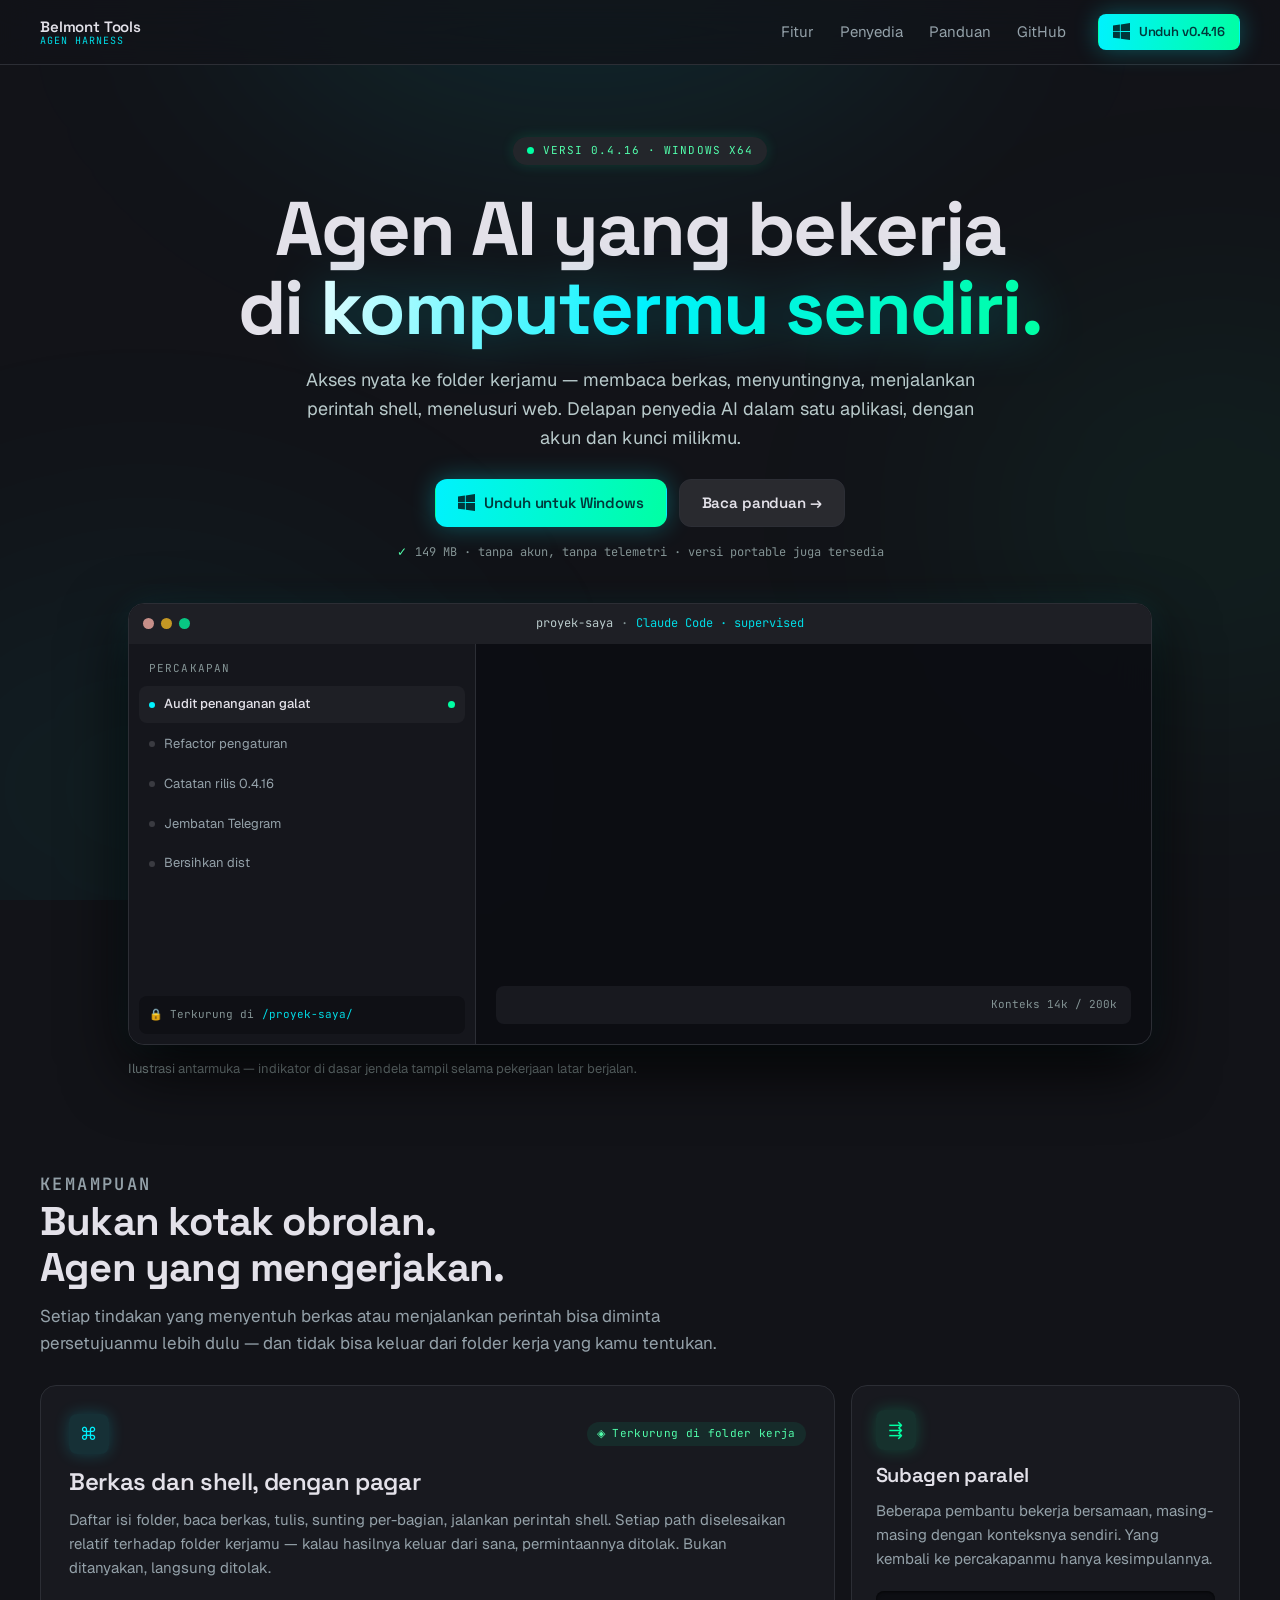
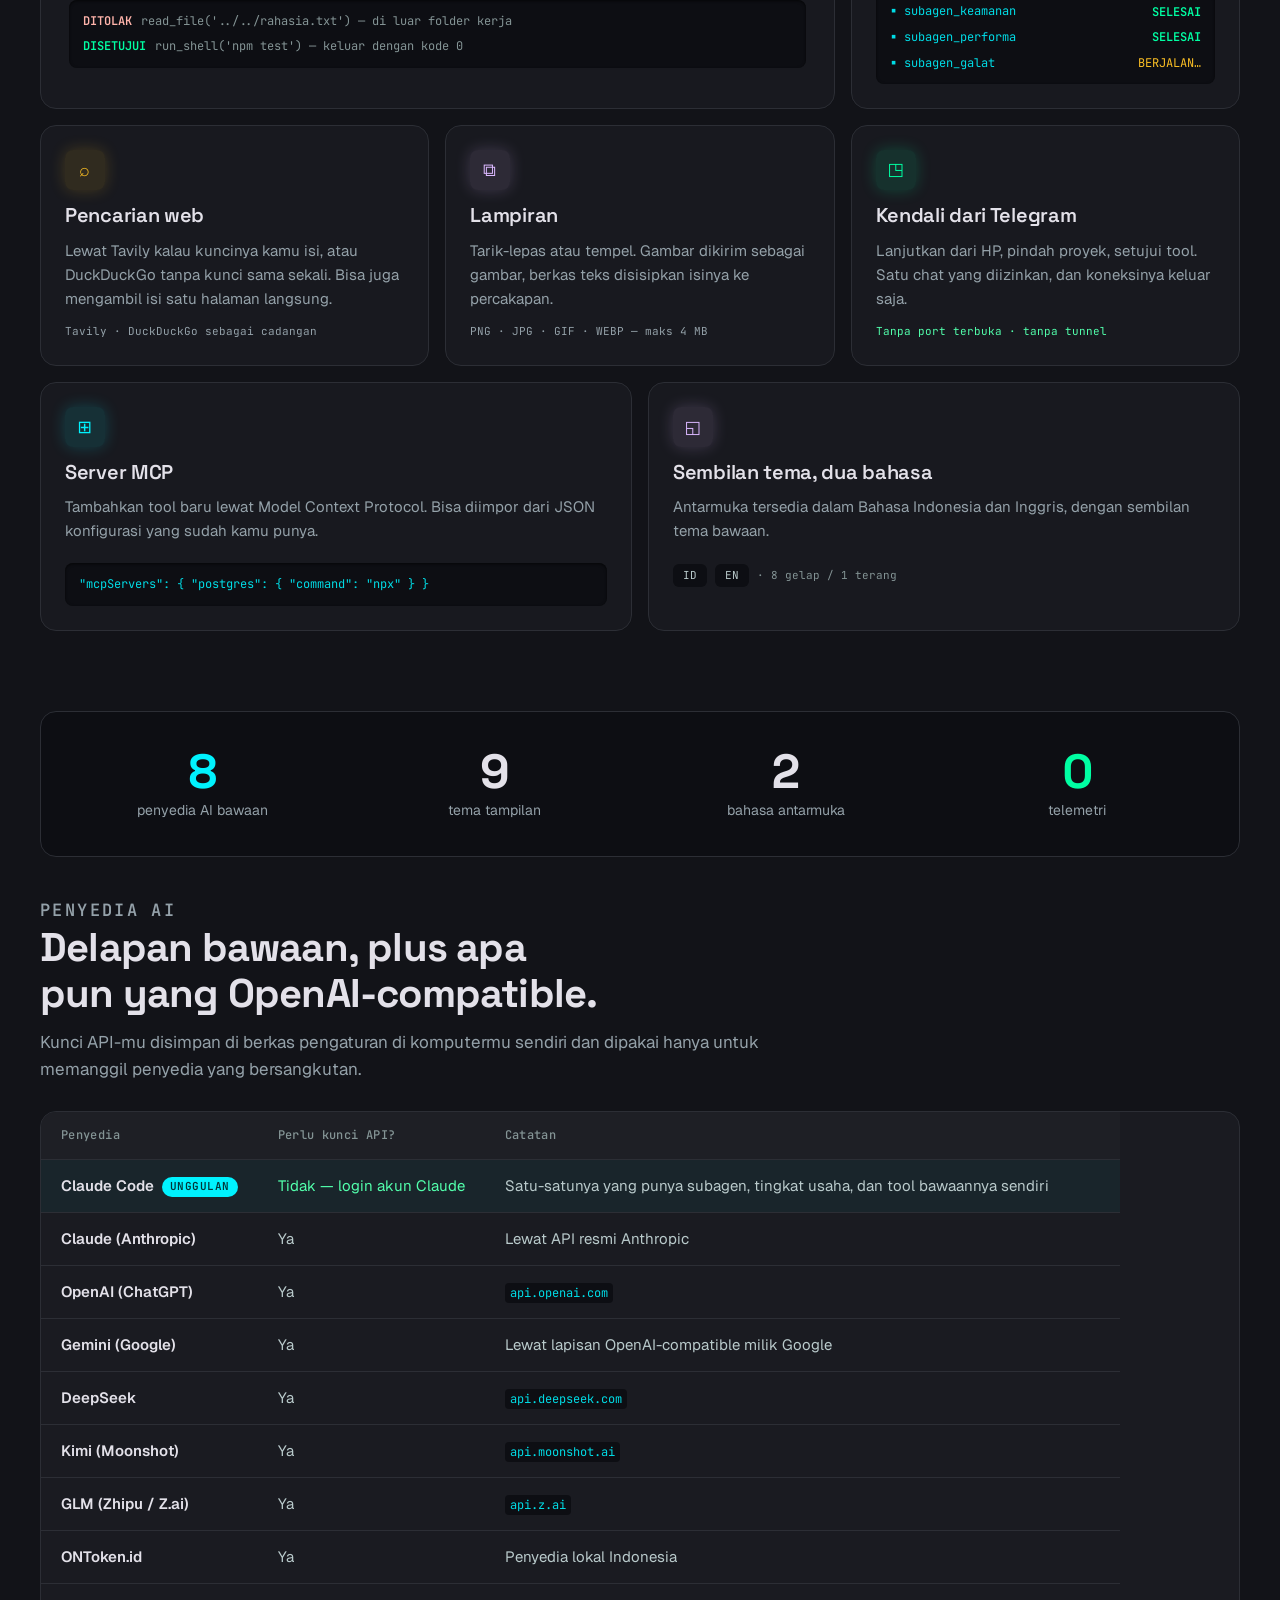
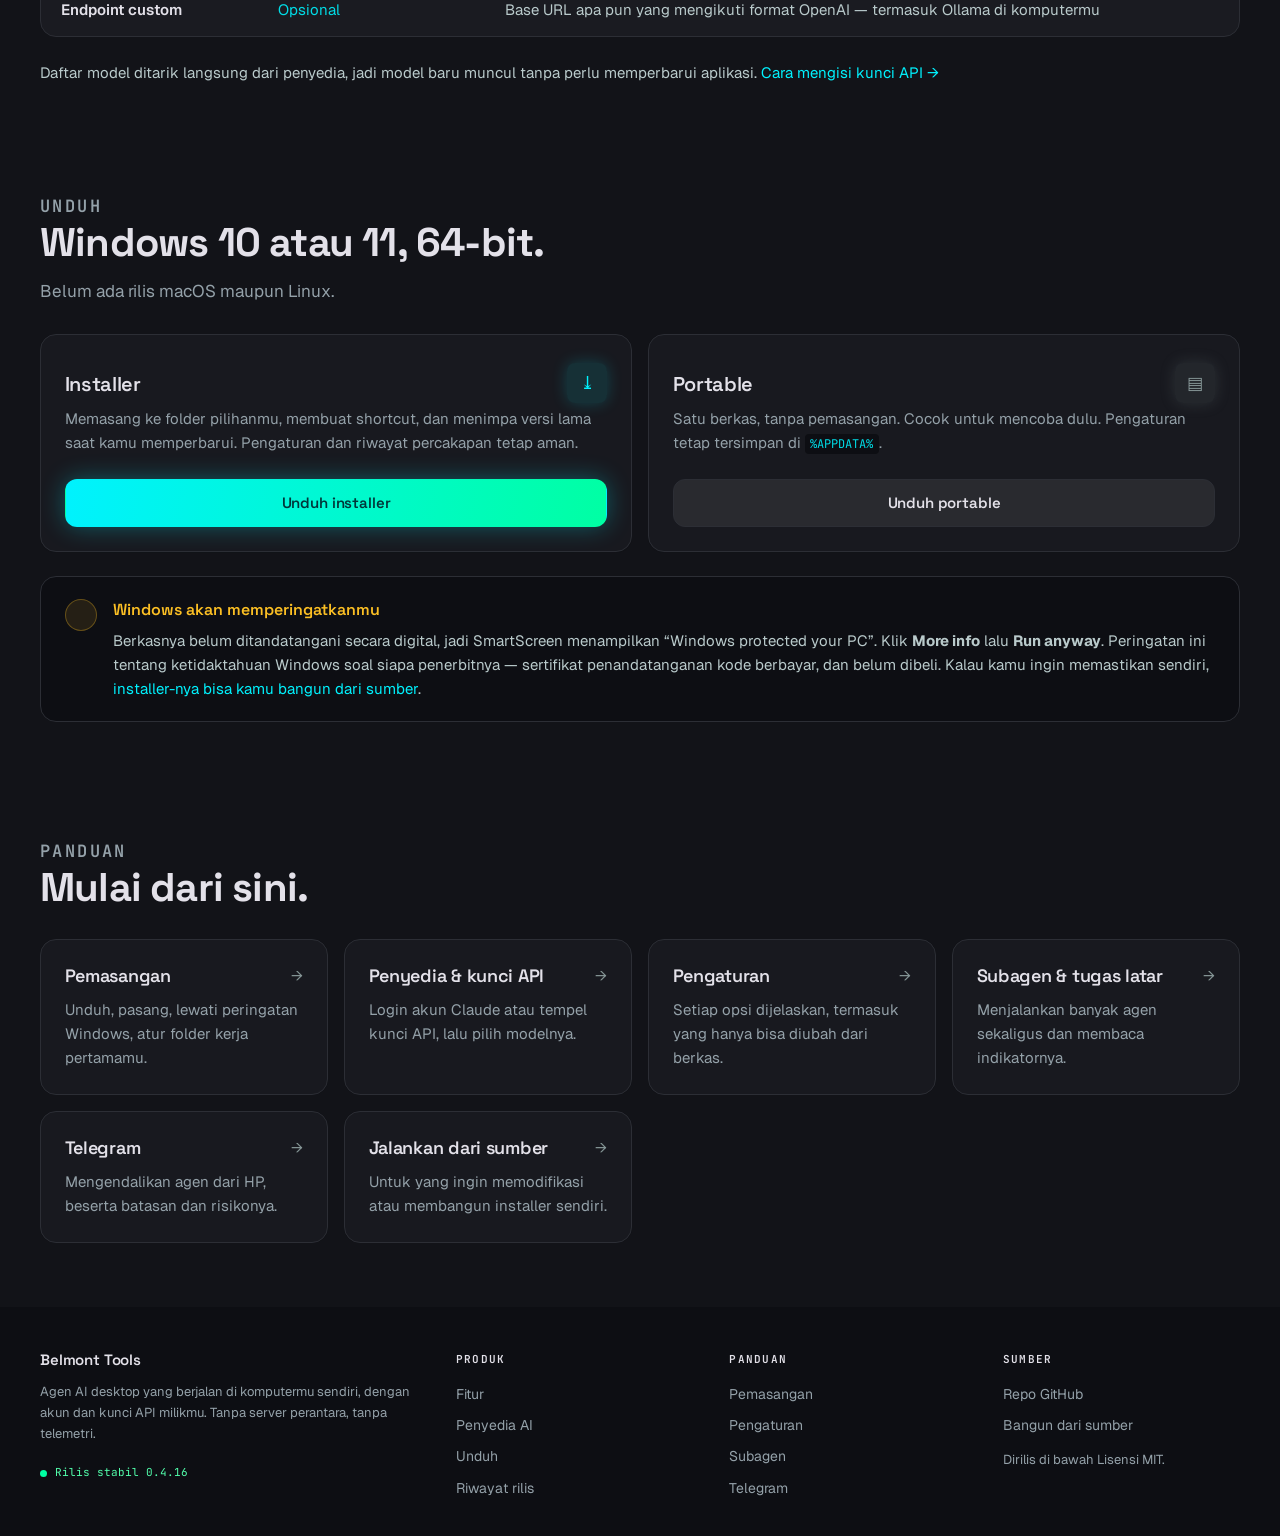
==== commit 68b430ae: "Hapus baris penutup 'Belmont Tools - Lisensi MIT' di kaki halaman Sudah disebut di kolom Sumber, jad" ====
--- a/index.html
+++ b/index.html
@@ -427,9 +427,6 @@
       </div>
     </div>
 
-    <div class="kaki-bawah">
-      <span>Belmont Tools · Lisensi MIT</span>
-    </div>
   </div>
 </footer>
 
--- a/aset/gaya.css
+++ b/aset/gaya.css
@@ -920,18 +920,10 @@
   animation: denyut 2s ease-in-out infinite;
 }
 
-.kaki-bawah {
-  display: flex;
-  flex-wrap: wrap;
-  gap: 12px 24px;
-  align-items: center;
-  padding-top: 24px;
-  border-top: 1px solid var(--garis);
-  font-family: var(--mono);
-  font-size: 0.75rem;
-  color: var(--samar);
-}
-.kaki-bawah .kanan { margin-left: auto; display: flex; gap: 20px; }
+/* Tanpa baris penutup, petak kaki tidak perlu jarak bawah tambahan —
+   padding .kaki sendiri sudah cukup. */
+.kaki-petak:last-child { margin-bottom: 0; }
+
 .kaki-isi { display: flex; flex-wrap: wrap; gap: 12px 28px; align-items: center; }
 .kaki-isi .kanan { margin-left: auto; }
 .kaki a { color: var(--redup); }
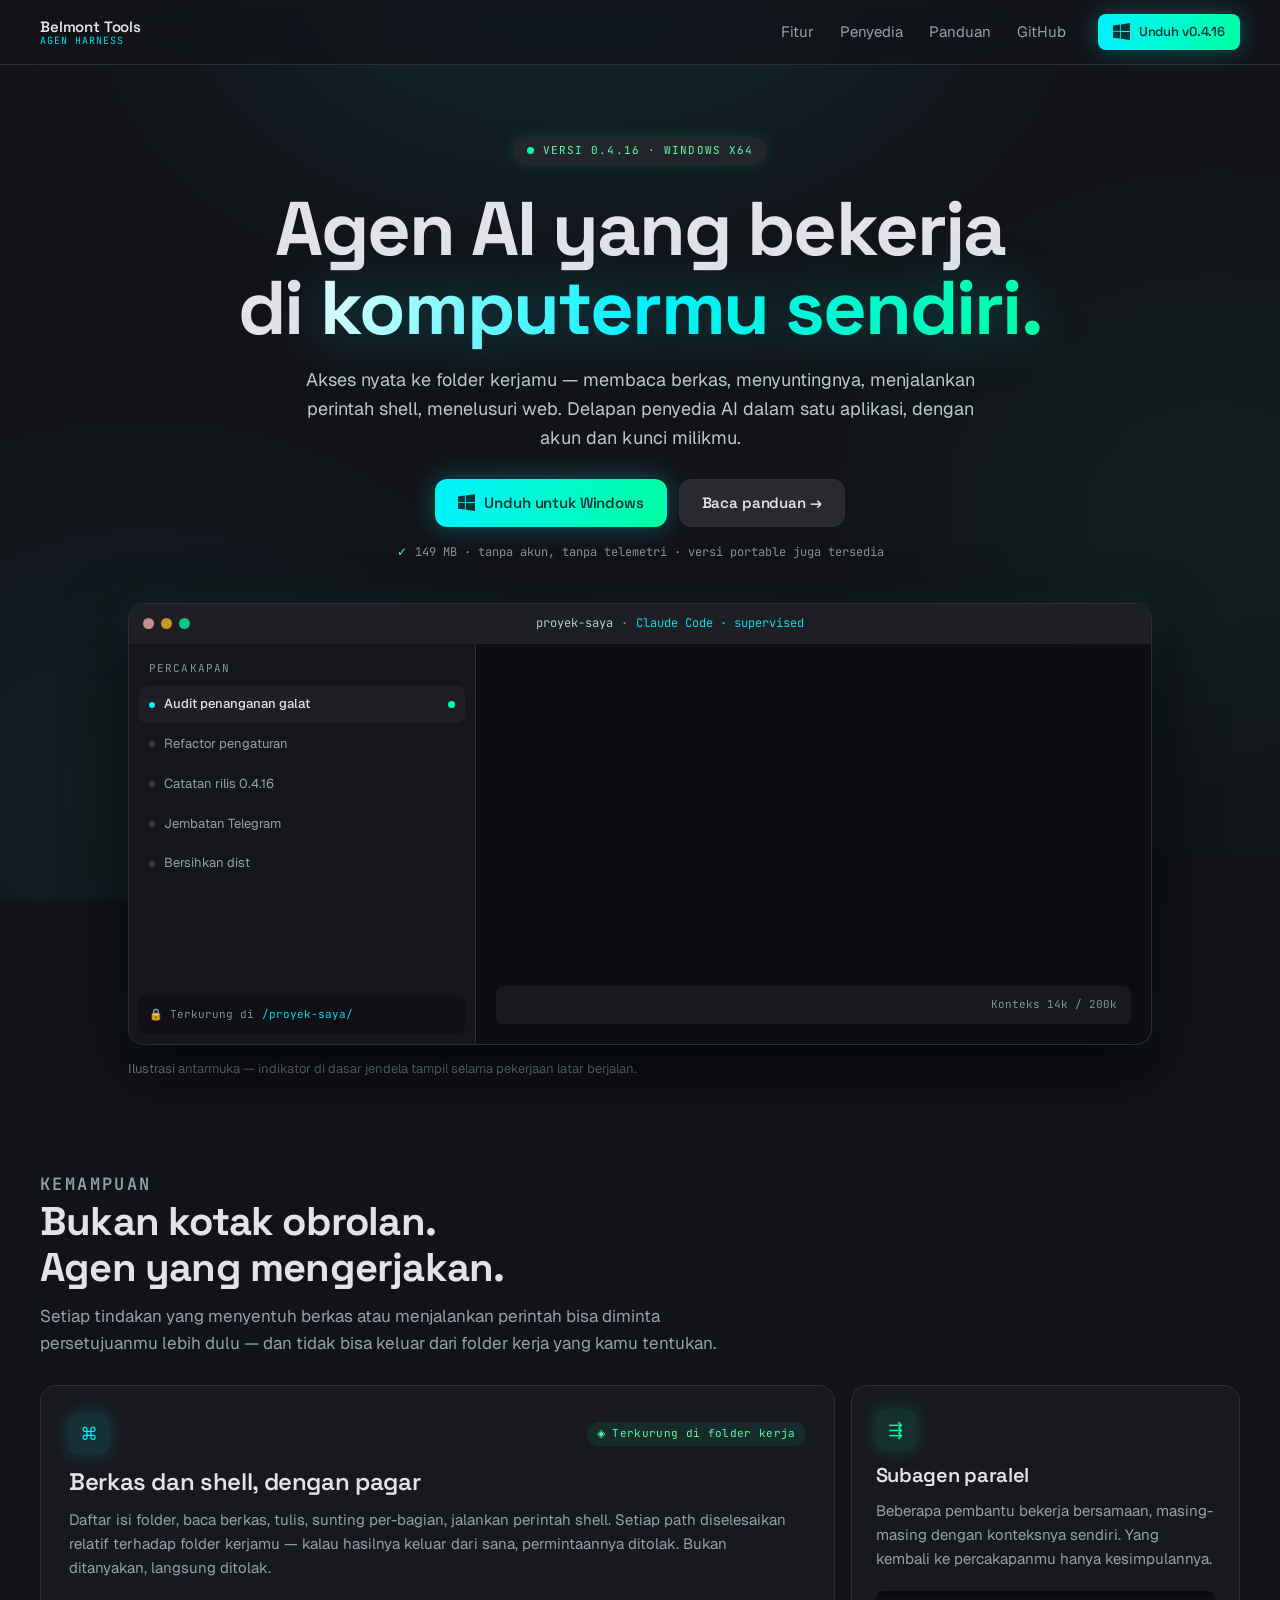
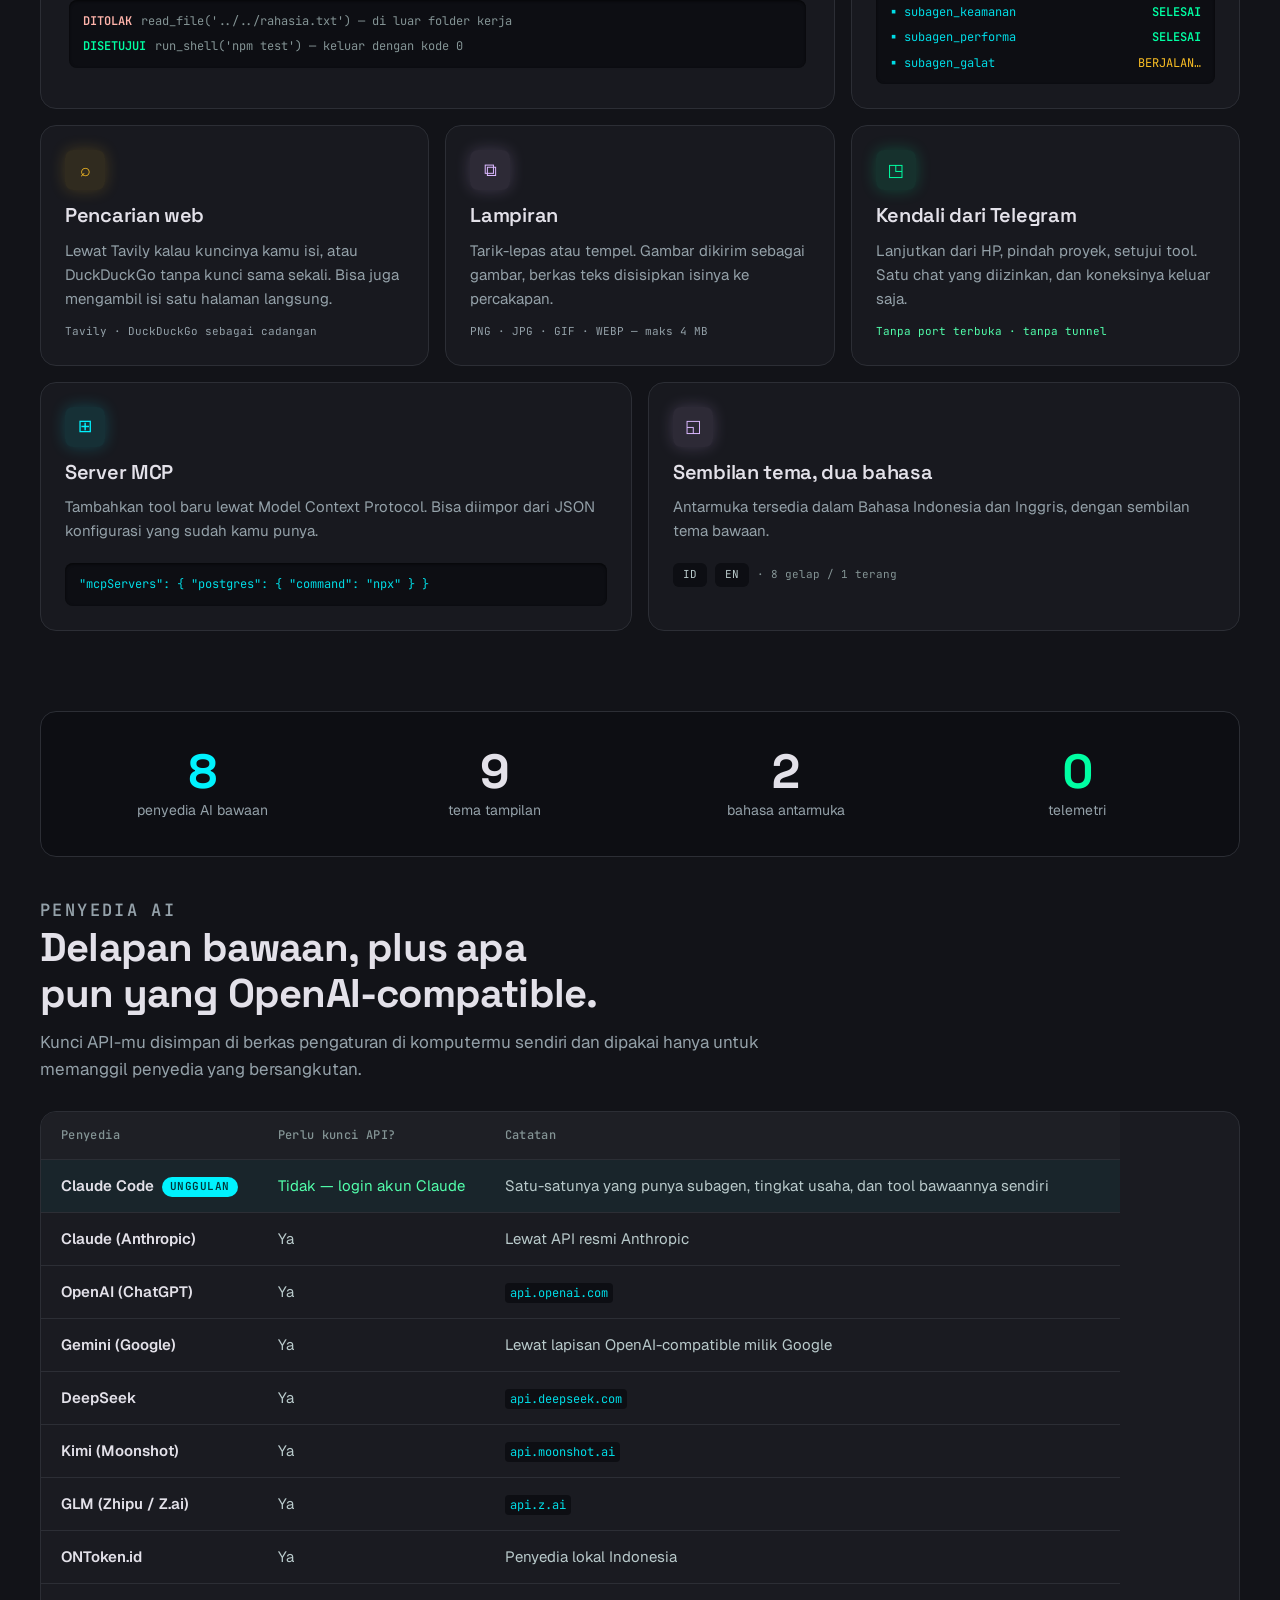
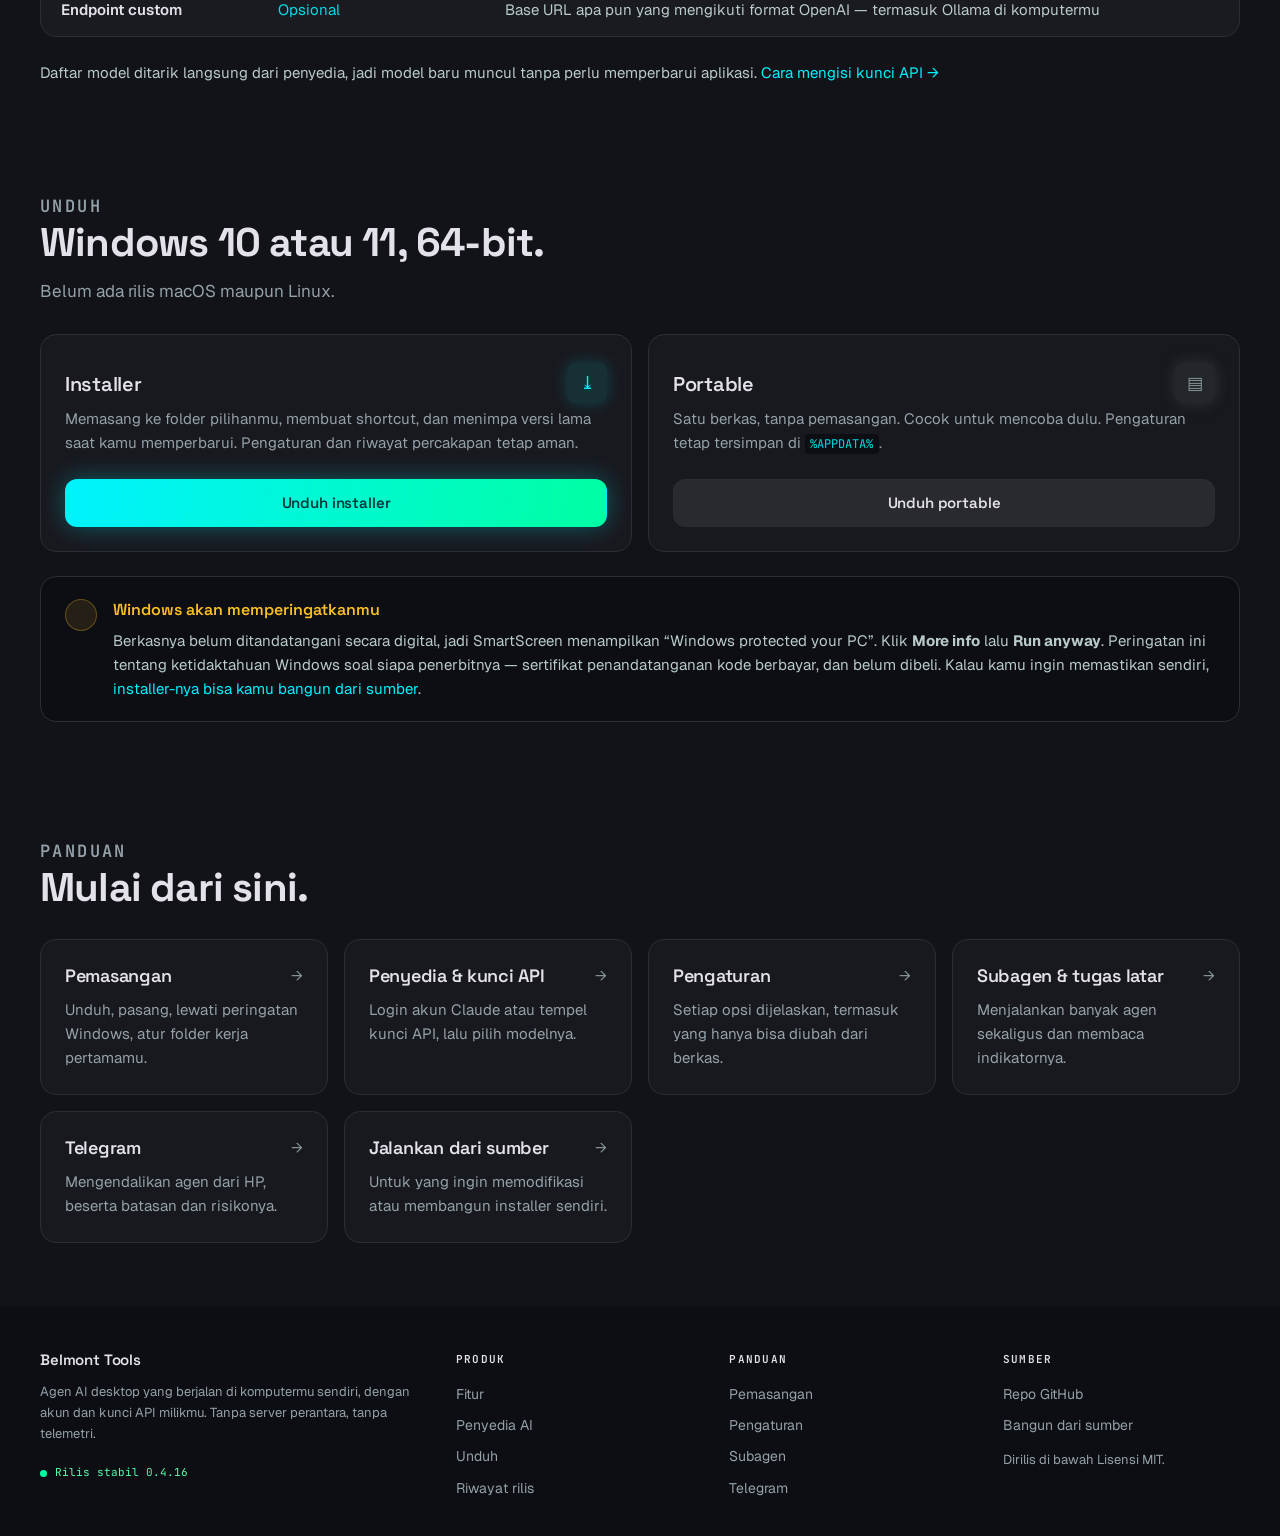
==== commit 61e30364: "Tambah tag kanonik di tujuh halaman Situs tersaji di dua alamat (dengan dan tanpa www) serta dua ben" ====
--- a/index.html
+++ b/index.html
@@ -5,6 +5,7 @@
 <meta name="viewport" content="width=device-width, initial-scale=1">
 <title>Belmont Tools — agen AI desktop untuk Windows</title>
 <meta name="description" content="Agen AI desktop yang berjalan di komputermu sendiri. Mendukung Claude Code, Anthropic, OpenAI, Gemini, DeepSeek, Kimi, GLM, dan endpoint OpenAI-compatible apa pun.">
+<link rel="canonical" href="https://agentharness.my.id/">
 <link rel="preconnect" href="https://fonts.googleapis.com">
 <link rel="preconnect" href="https://fonts.gstatic.com" crossorigin>
 <link rel="stylesheet" href="https://fonts.googleapis.com/css2?family=Geist:wght@400;500;600&family=Space+Grotesk:wght@600;700&family=JetBrains+Mono:wght@400;500;600&display=swap">
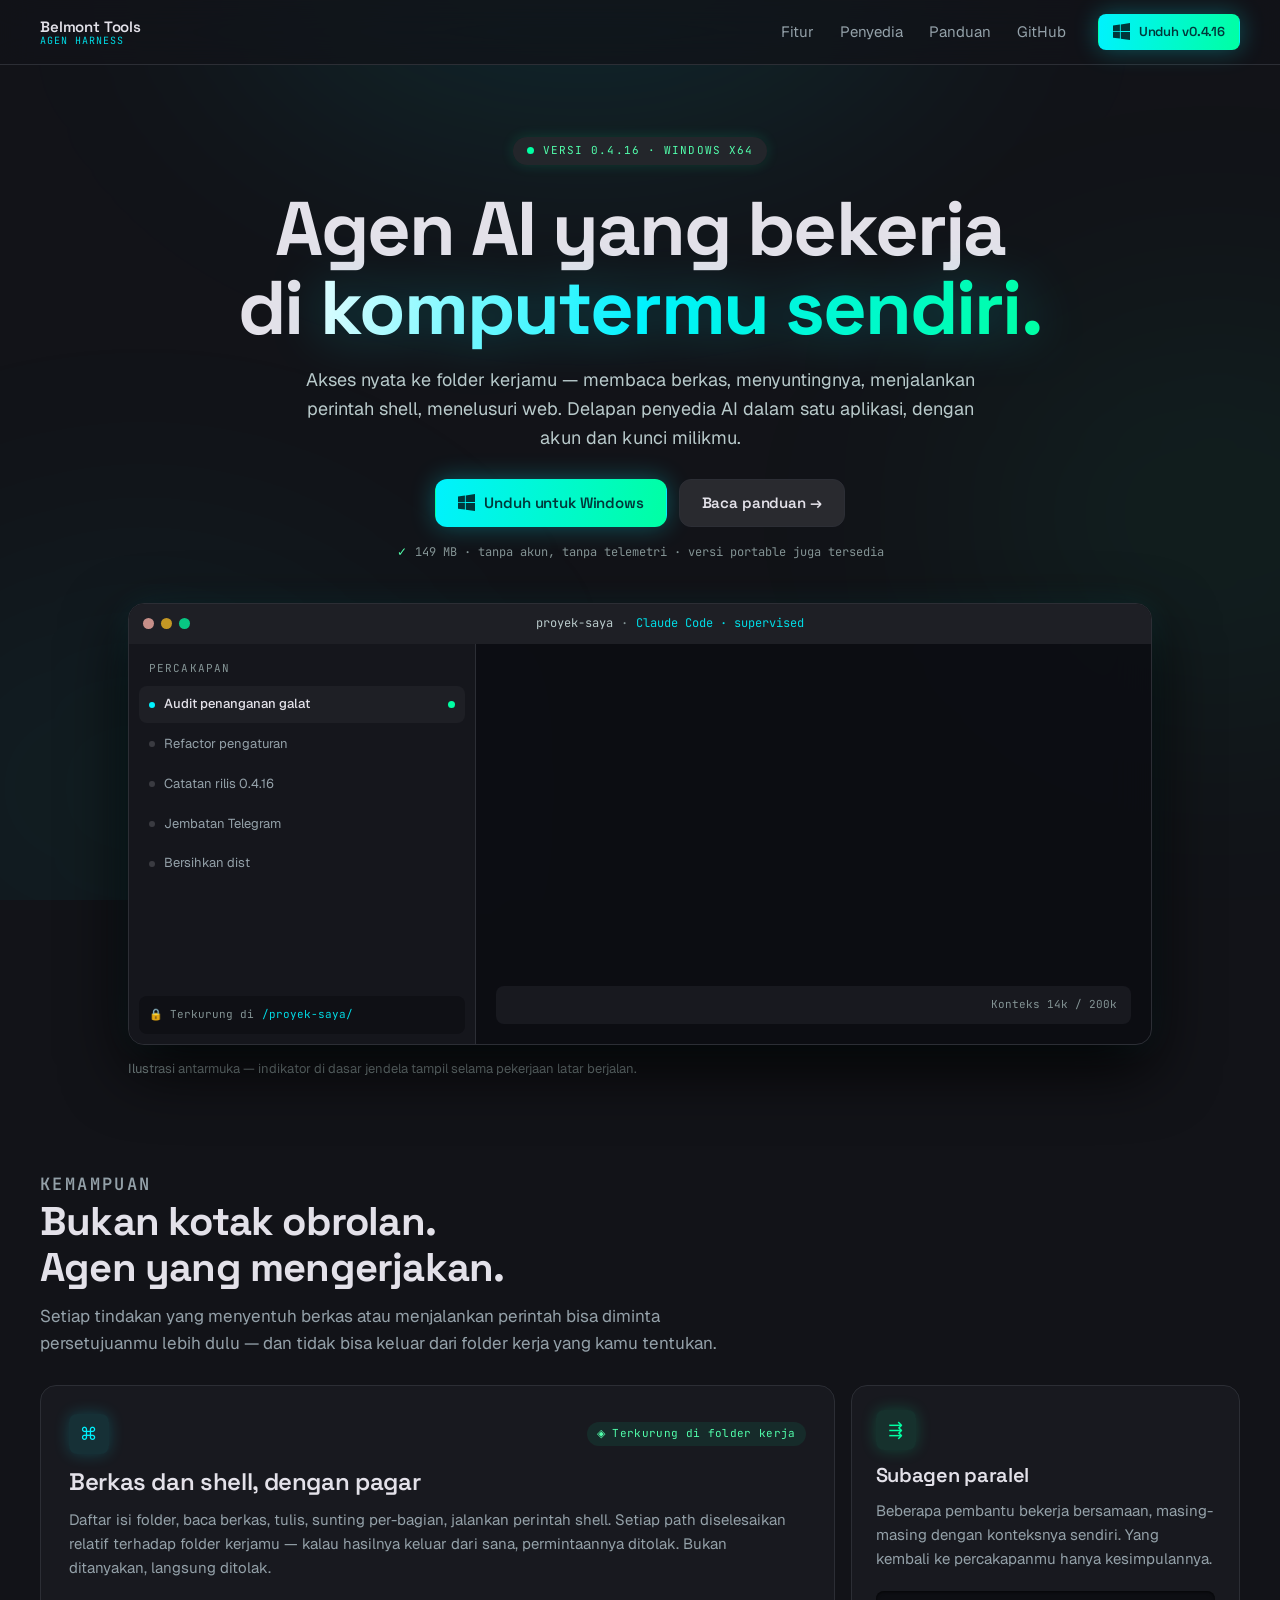
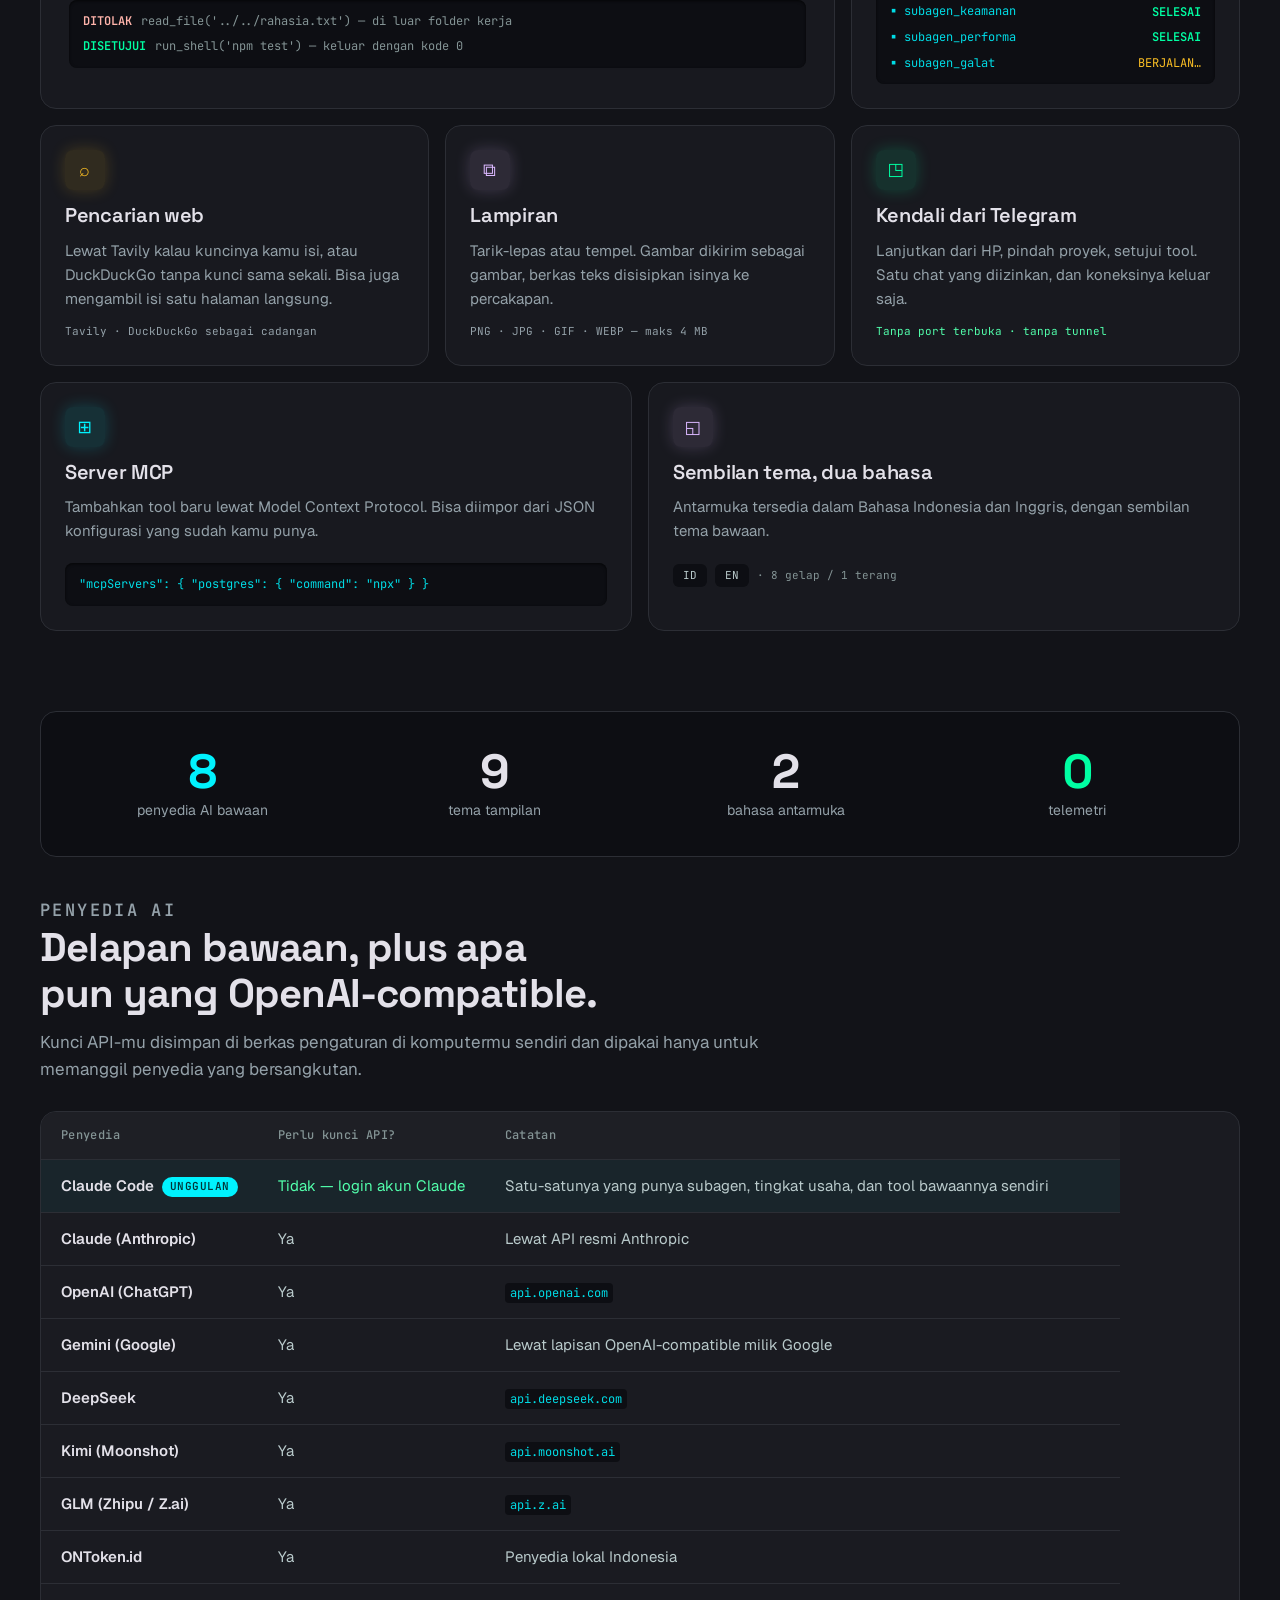
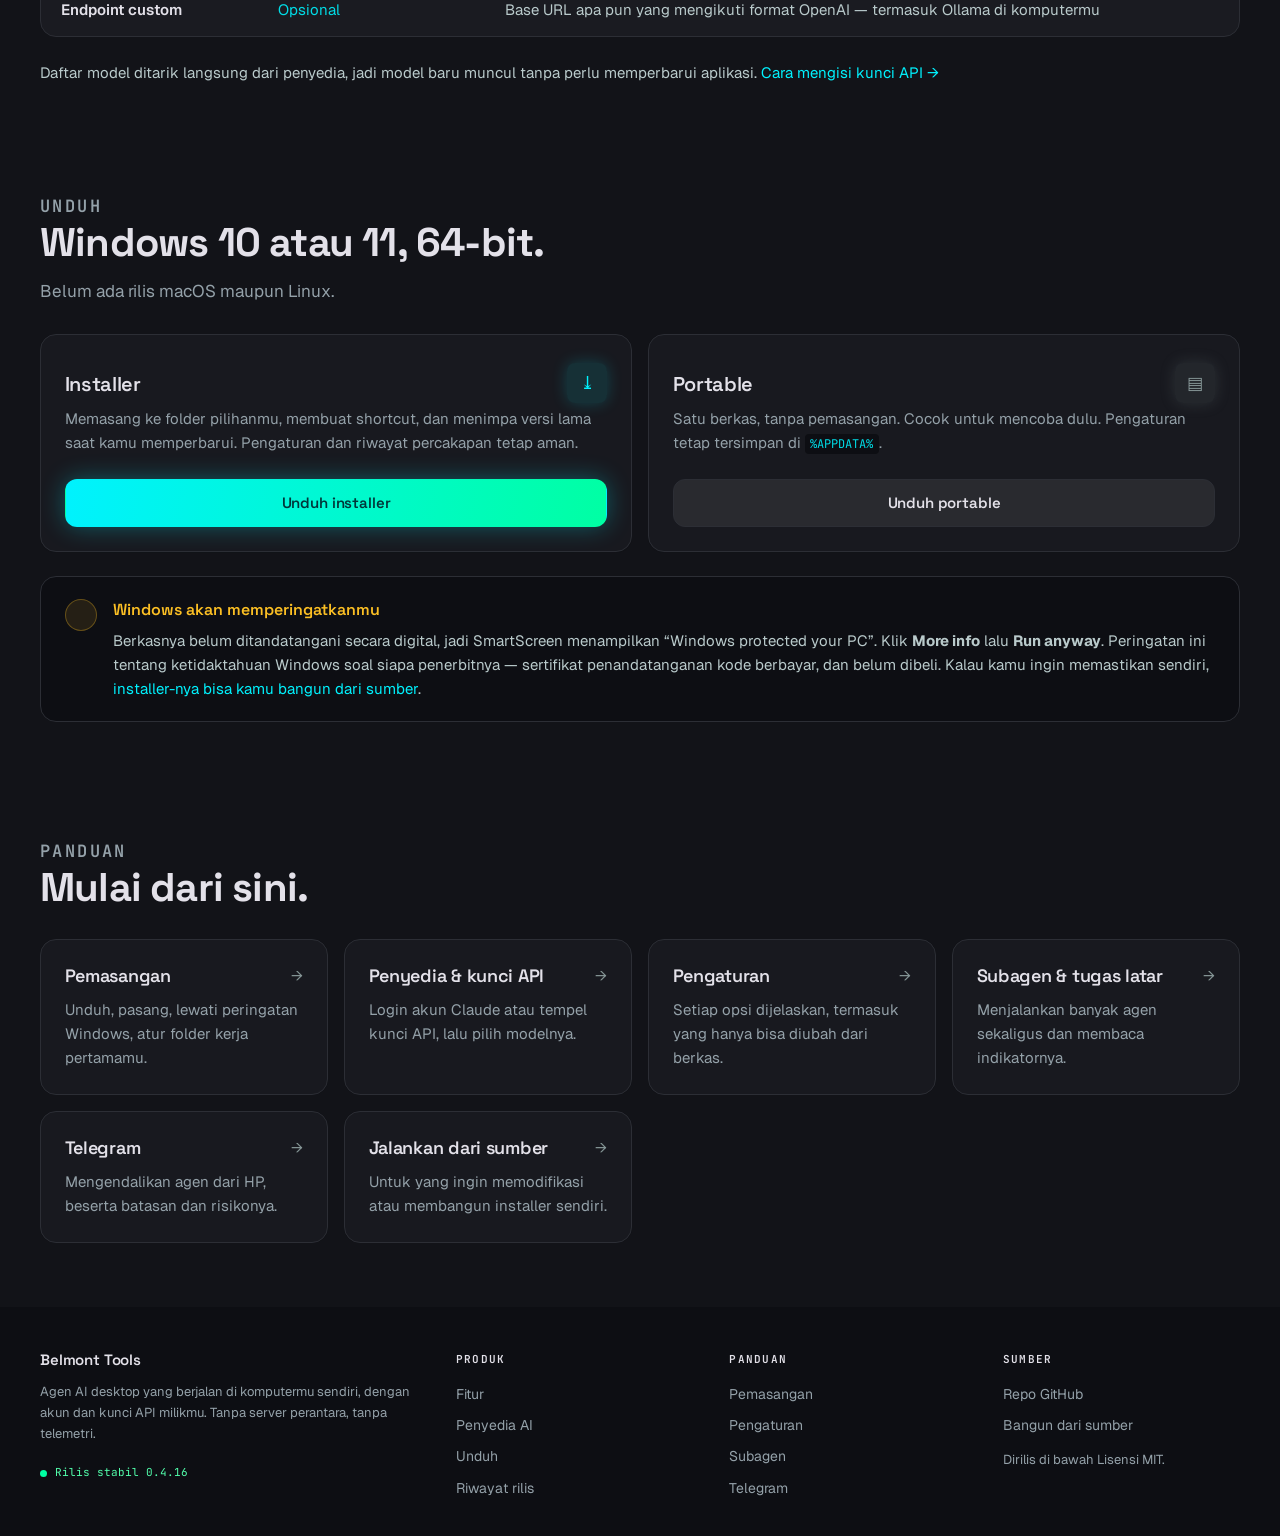
==== commit 1f03f1b7: "Tambahkan favicon Situs tidak punya ikon sama sekali, jadi tab browser memakai lembar kosong bawaan " ====
--- a/index.html
+++ b/index.html
@@ -6,6 +6,9 @@
 <title>Belmont Tools — agen AI desktop untuk Windows</title>
 <meta name="description" content="Agen AI desktop yang berjalan di komputermu sendiri. Mendukung Claude Code, Anthropic, OpenAI, Gemini, DeepSeek, Kimi, GLM, dan endpoint OpenAI-compatible apa pun.">
 <link rel="canonical" href="https://agentharness.my.id/">
+<link rel="icon" href="/favicon.ico" sizes="32x32">
+<link rel="icon" href="/favicon.svg" type="image/svg+xml">
+<link rel="apple-touch-icon" href="/apple-touch-icon.png">
 <link rel="preconnect" href="https://fonts.googleapis.com">
 <link rel="preconnect" href="https://fonts.gstatic.com" crossorigin>
 <link rel="stylesheet" href="https://fonts.googleapis.com/css2?family=Geist:wght@400;500;600&family=Space+Grotesk:wght@600;700&family=JetBrains+Mono:wght@400;500;600&display=swap">
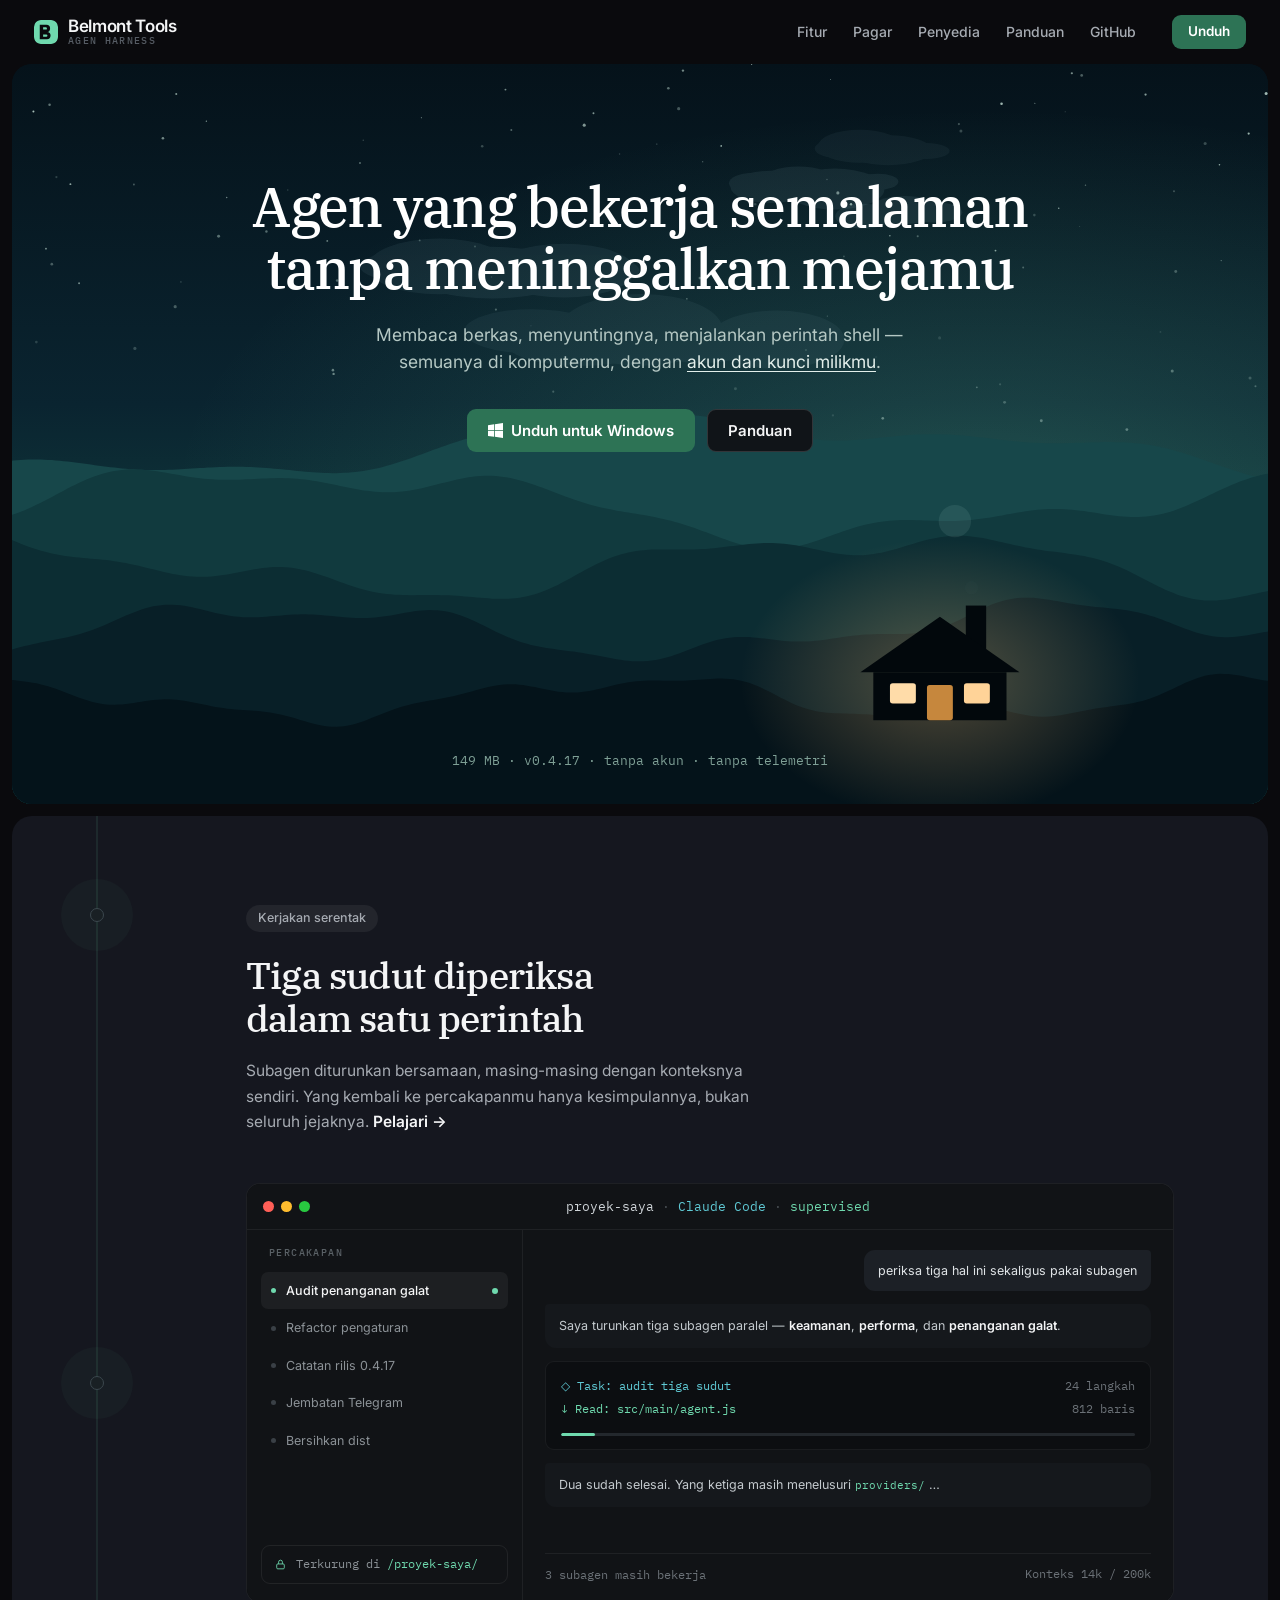
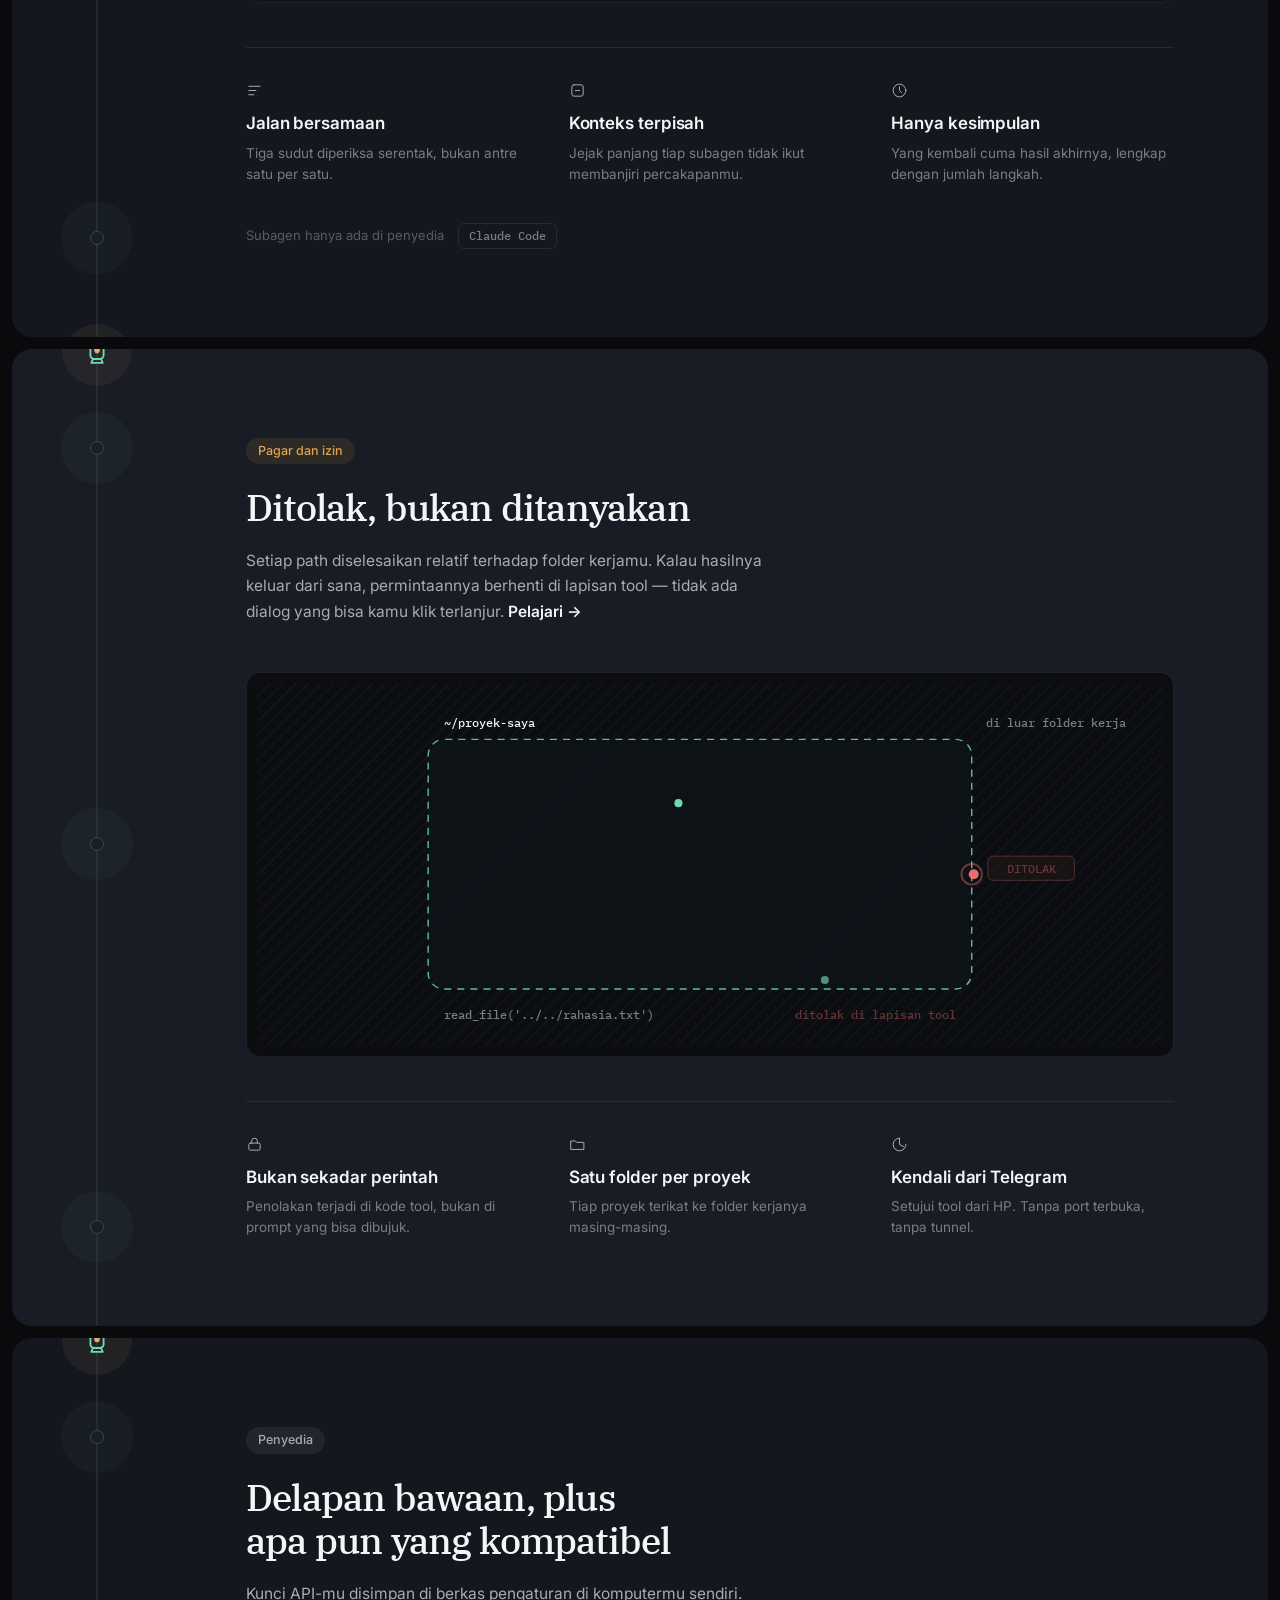
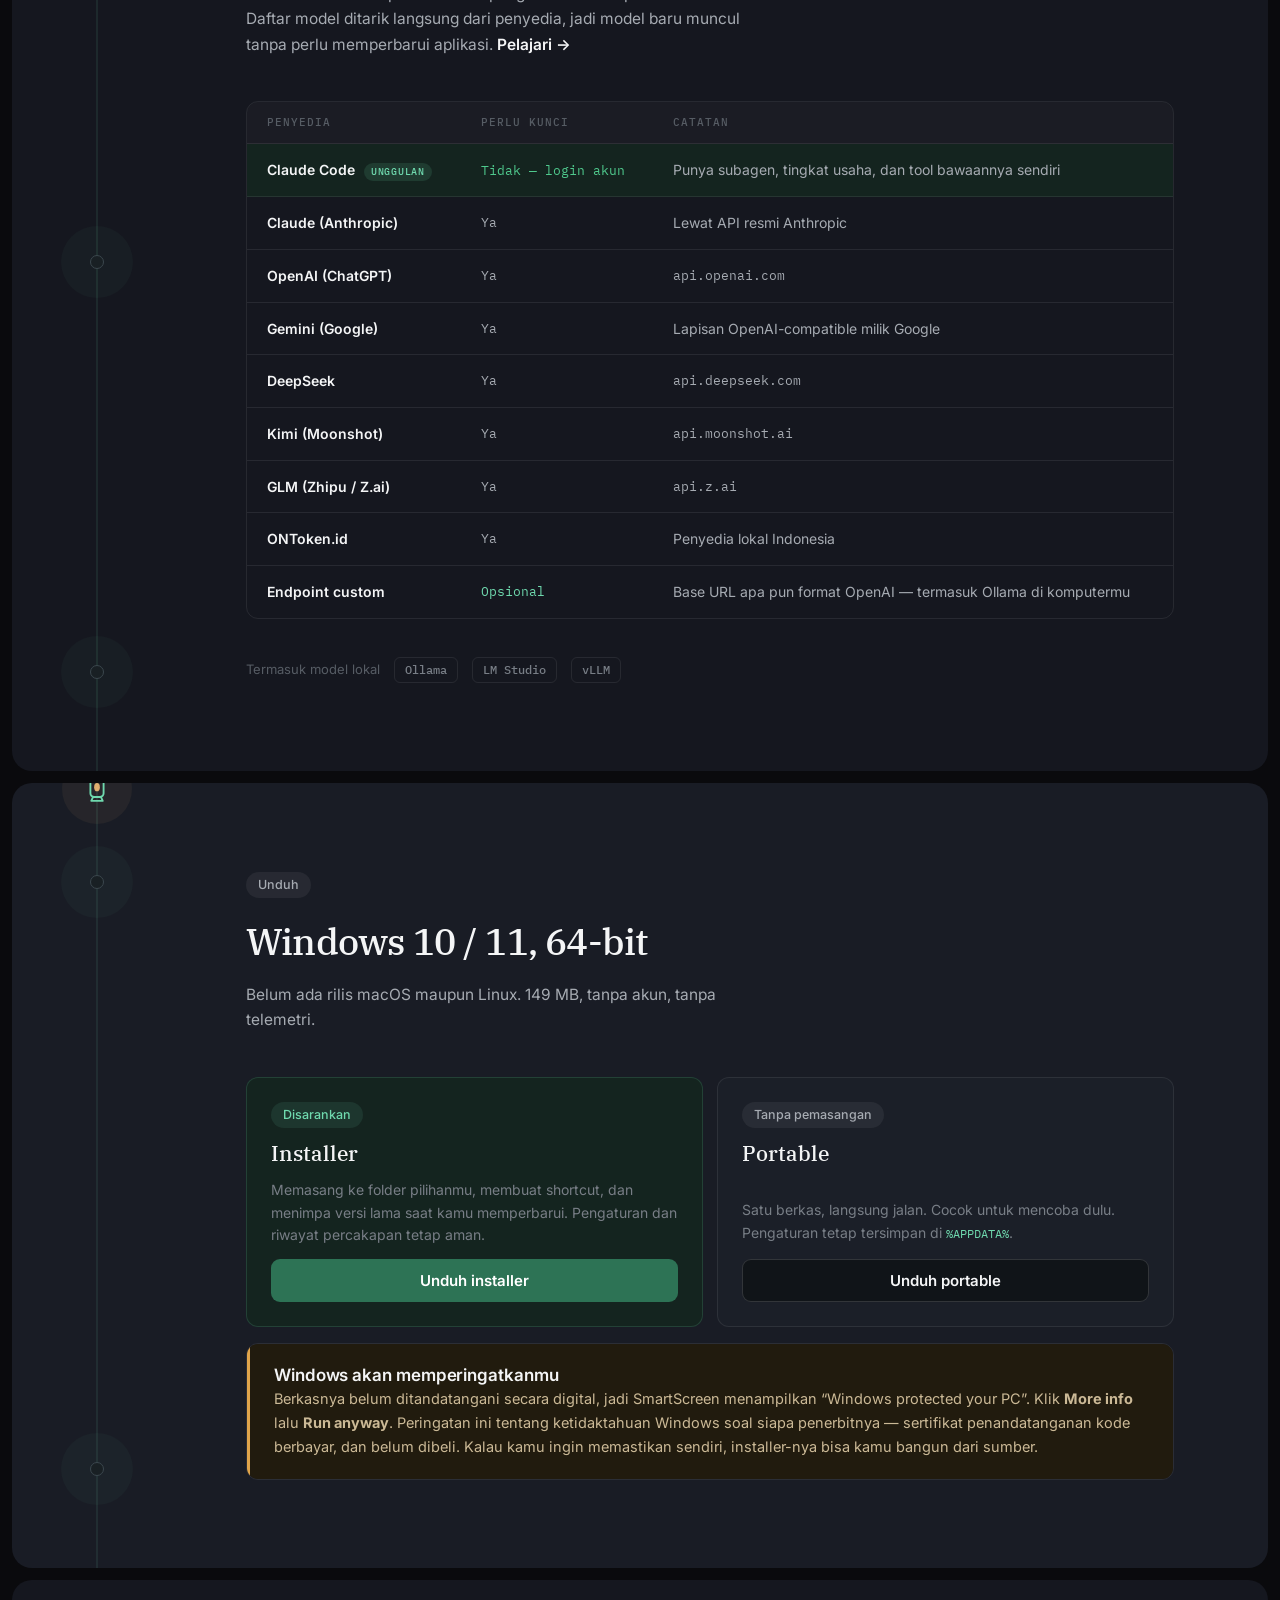
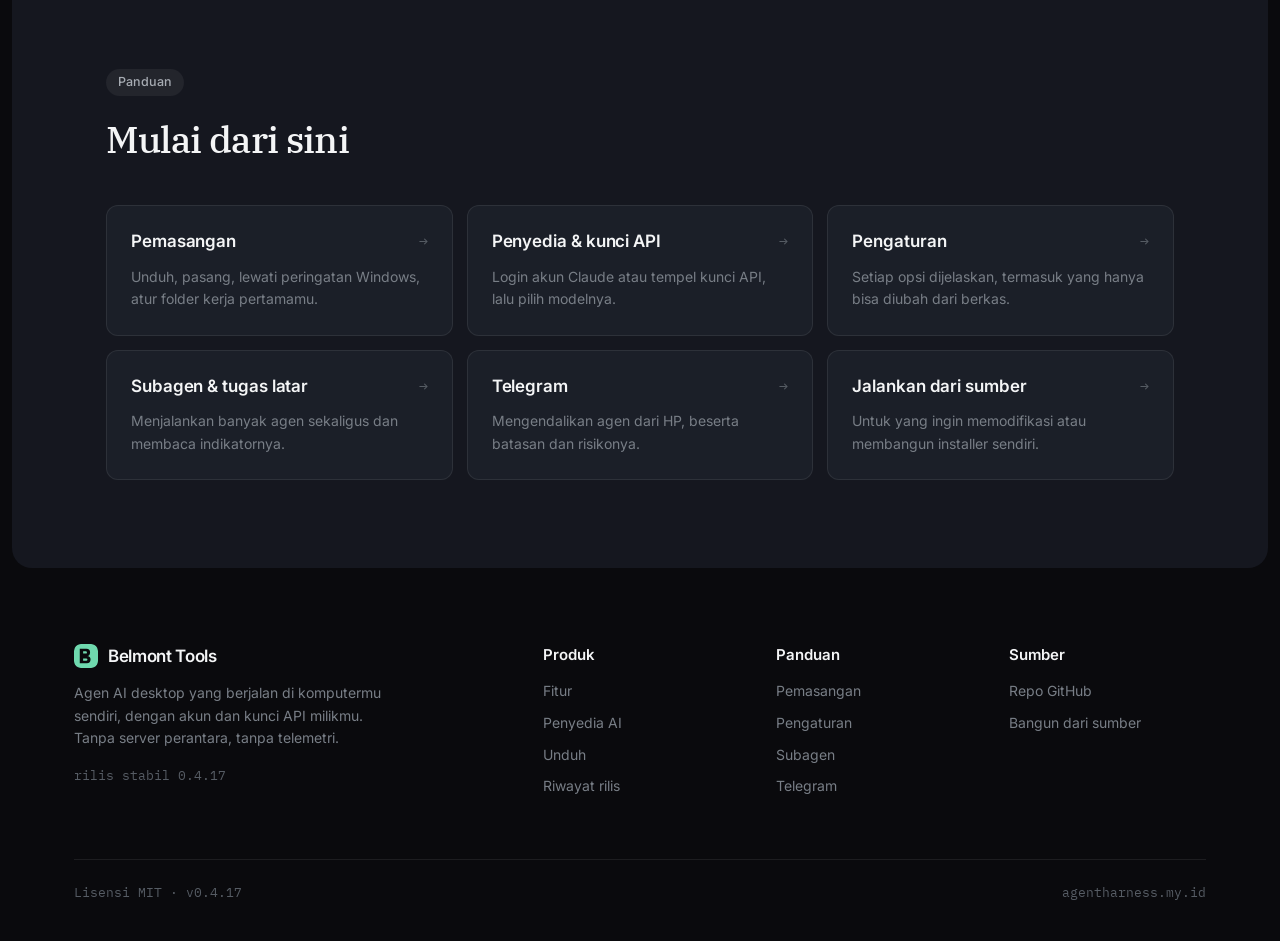
==== commit 7684243a: "Rombak tampilan situs Tampilan lama memakai pola yang sudah jadi penanda halaman hasil generate: tig" ====
--- a/index.html
+++ b/index.html
@@ -1,5 +1,5 @@
 <!DOCTYPE html>
-<html lang="id" class="tanpa-js">
+<html lang="id">
 <head>
 <meta charset="utf-8">
 <meta name="viewport" content="width=device-width, initial-scale=1">
@@ -9,21 +9,23 @@
 <link rel="icon" href="/favicon.ico" sizes="32x32">
 <link rel="icon" href="/favicon.svg" type="image/svg+xml">
 <link rel="apple-touch-icon" href="/apple-touch-icon.png">
+<meta property="og:type" content="website">
+<meta property="og:url" content="https://agentharness.my.id/">
+<meta property="og:title" content="Belmont Tools — agen AI desktop untuk Windows">
+<meta property="og:description" content="Agen AI desktop yang berjalan di komputermu sendiri, dengan akun dan kunci API milikmu. Tanpa server perantara, tanpa telemetri.">
 <link rel="preconnect" href="https://fonts.googleapis.com">
 <link rel="preconnect" href="https://fonts.gstatic.com" crossorigin>
-<link rel="stylesheet" href="https://fonts.googleapis.com/css2?family=Geist:wght@400;500;600&family=Space+Grotesk:wght@600;700&family=JetBrains+Mono:wght@400;500;600&display=swap">
+<link rel="stylesheet" href="https://fonts.googleapis.com/css2?family=IBM+Plex+Serif:wght@400;500&family=Inter:wght@400;500;600&family=IBM+Plex+Mono:wght@400;500&display=swap">
 <link rel="stylesheet" href="aset/gaya.css">
-<script>document.documentElement.classList.remove('tanpa-js');</script>
 </head>
 <body>
 
 <a class="lewati" href="#isi">Lewati ke isi</a>
-
-<div class="aura" aria-hidden="true"><i></i><i></i><i></i></div>
 
 <header class="kepala">
   <div class="bungkus kepala-isi">
     <a class="merek" href="index.html">
+      <svg viewBox="0 0 100 100" aria-hidden="true"><rect width="100" height="100" rx="24" fill="#6fd9ae"/><path fill="#0a0a0d" fill-rule="evenodd" d="M24 20H52a15 15 0 010 30H24Zm0 30h30a15 15 0 010 30H24Zm14-20h11a5 5 0 010 10H38Zm0 30h13a5 5 0 010 10H38Z"/></svg>
       <span class="merek-teks">
         <b>Belmont Tools</b>
         <span>AGEN HARNESS</span>
@@ -31,316 +33,301 @@
     </a>
     <nav class="nav">
       <a href="#fitur">Fitur</a>
+      <a href="#pagar">Pagar</a>
       <a href="#penyedia">Penyedia</a>
       <a href="panduan/pasang.html">Panduan</a>
       <a href="https://github.com/sinichi-edogawa/belmont" class="sembunyi-hp">GitHub</a>
     </nav>
-    <a class="tombol tombol-utama tombol-kecil sembunyi-hp" href="#unduh">
-      <svg viewBox="0 0 24 24" aria-hidden="true"><path d="M0 3.449L9.75 2.1v9.451H0m10.949-9.602L24 0v11.4H10.949M0 12.6h9.75v9.451L0 20.699M10.949 12.6H24V24l-12.949-1.801"/></svg>
-      Unduh v0.4.16
-    </a>
+    <a class="tombol tombol-utama tombol-kecil" href="#unduh">Unduh</a>
   </div>
 </header>
 
 <main id="isi">
 
-<section class="hero bungkus">
-  <span class="lencana"><span class="titik" aria-hidden="true"></span> Versi 0.4.16 · Windows x64</span>
-  <h1>Agen AI yang bekerja di <em>komputermu sendiri.</em></h1>
-  <p class="utama">
-    Akses nyata ke folder kerjamu — membaca berkas, menyuntingnya, menjalankan perintah
-    shell, menelusuri web. Delapan penyedia AI dalam satu aplikasi, dengan akun dan
-    kunci milikmu.
-  </p>
-  <div class="tombol-baris">
-    <a class="tombol tombol-utama" href="https://github.com/sinichi-edogawa/belmont/releases/download/windows-latest/Belmont-Tools-Setup.exe">
-      <svg viewBox="0 0 24 24" aria-hidden="true"><path d="M0 3.449L9.75 2.1v9.451H0m10.949-9.602L24 0v11.4H10.949M0 12.6h9.75v9.451L0 20.699M10.949 12.6H24V24l-12.949-1.801"/></svg>
-      Unduh untuk Windows
-    </a>
-    <a class="tombol tombol-sunyi" href="panduan/pasang.html">Baca panduan →</a>
-  </div>
-  <p class="catatan-tombol">
-    <span class="cek" aria-hidden="true">✓</span>
-    149 MB · tanpa akun, tanpa telemetri · versi portable juga tersedia
-  </p>
-
-  <!-- Ilustrasi antarmuka, digambar dengan CSS. -->
-  <div class="pamer" aria-hidden="true">
-    <div class="jendela">
-      <div class="jendela-bar">
-        <span class="lampu"><i></i><i></i><i></i></span>
-        <span class="tajuk">
-          <b>proyek-saya</b> · <span class="mode">Claude Code · supervised</span>
-        </span>
-      </div>
-      <div class="jendela-isi">
-        <div class="mk-samping">
-          <p class="mk-label">Percakapan</p>
-          <div class="mk-chat aktif"><span class="bulat"></span><span class="nama">Audit penanganan galat</span><span class="nyala"></span></div>
-          <div class="mk-chat"><span class="bulat"></span><span class="nama">Refactor pengaturan</span></div>
-          <div class="mk-chat"><span class="bulat"></span><span class="nama">Catatan rilis 0.4.16</span></div>
-          <div class="mk-chat"><span class="bulat"></span><span class="nama">Jembatan Telegram</span></div>
-          <div class="mk-chat"><span class="bulat"></span><span class="nama">Bersihkan dist</span></div>
-          <div class="mk-kunci">🔒 Terkurung di <b>/proyek-saya/</b></div>
+<!-- ===================== HERO ===================== -->
+<section class="panel p-hero">
+  <div class="hero-isi">
+    <h1>Agen yang bekerja semalaman<br>tanpa meninggalkan mejamu</h1>
+    <p>
+      Membaca berkas, menyuntingnya, menjalankan perintah shell — semuanya di
+      komputermu, dengan <a href="panduan/provider.html">akun dan kunci milikmu</a>.
+    </p>
+    <div class="hero-tbl">
+      <a class="tombol tombol-utama" href="https://github.com/sinichi-edogawa/belmont/releases/download/windows-latest/Belmont-Tools-Setup.exe">
+        <svg viewBox="0 0 24 24" aria-hidden="true"><path d="M0 3.449L9.75 2.1v9.451H0m10.949-9.602L24 0v11.4H10.949M0 12.6h9.75v9.451L0 20.699M10.949 12.6H24V24l-12.949-1.801"/></svg>
+        Unduh untuk Windows
+      </a>
+      <a class="tombol tombol-sunyi" href="panduan/pasang.html">Panduan</a>
+    </div>
+  </div>
+  <p class="hero-ket">149 MB · v0.4.17 · tanpa akun · tanpa telemetri</p>
+</section>
+
+<!-- ===================== SUBAGEN ===================== -->
+<section class="panel" id="fitur">
+  <div class="dalam">
+    <div class="alur" aria-hidden="true">
+      <i class="simpul a"></i><i class="simpul b"></i><i class="simpul c"></i>
+      <span class="lentera"><svg viewBox="0 0 24 30" fill="none" stroke="#6fd9ae" stroke-width="1.3" stroke-linecap="round" stroke-linejoin="round" aria-hidden="true"><path d="M12 1.5v2.6"/><path d="M8 5.2h8l-1.1 1.8H9.1z"/><rect x="7.4" y="7.4" width="9.2" height="13.4" rx="2.4"/><path d="M9.2 21h5.6l1.2 2.6H8z"/><ellipse cx="12" cy="14.1" rx="2" ry="2.9" fill="#ffc47a" stroke="none"><animate attributeName="opacity" values=".72;1;.72" dur="3.6s" repeatCount="indefinite"/></ellipse></svg></span>
+    </div>
+
+    <div class="teks">
+      <span class="pil">Kerjakan serentak</span>
+      <h2>Tiga sudut diperiksa<br>dalam satu perintah</h2>
+      <p>
+        Subagen diturunkan bersamaan, masing-masing dengan konteksnya sendiri.
+        Yang kembali ke percakapanmu hanya kesimpulannya, bukan seluruh jejaknya.
+        <a class="pelajari" href="panduan/subagent.html">Pelajari →</a>
+      </p>
+    </div>
+
+    <!-- Ilustrasi antarmuka — digambar, bukan tangkapan layar. -->
+    <div class="panggung panggung-lega">
+      <div class="jendela" aria-hidden="true">
+        <div class="j-bar">
+          <span class="lampu"><i style="background:#ff5f57"></i><i style="background:#febc2e"></i><i style="background:#28c840"></i></span>
+          <span class="j-tajuk">proyek-saya <span class="t">·</span> <span class="sian">Claude Code</span> <span class="t">·</span> <span class="hijau">supervised</span></span>
         </div>
 
-        <div class="mk-utama">
-          <div class="mk-user adegan">periksa tiga hal ini sekaligus pakai subagen</div>
-
-          <p class="mk-agen adegan">
-            Saya turunkan tiga subagen paralel — <strong>keamanan</strong>,
-            <strong>performa</strong>, dan <strong>penanganan galat</strong>.
-          </p>
-
-          <div class="mk-aliran adegan">
-            <div class="mk-baris sian">
-              ⟐ Task: audit tiga sudut
-              <span class="kanan">24 langkah</span>
+        <div class="j-isi">
+          <aside class="j-samping">
+            <p class="j-label">Percakapan</p>
+            <div class="j-chat aktif"><i></i><span>Audit penanganan galat</span><b></b></div>
+            <div class="j-chat"><i></i><span>Refactor pengaturan</span></div>
+            <div class="j-chat"><i></i><span>Catatan rilis 0.4.17</span></div>
+            <div class="j-chat"><i></i><span>Jembatan Telegram</span></div>
+            <div class="j-chat"><i></i><span>Bersihkan dist</span></div>
+            <div class="j-kunci">
+              <svg viewBox="0 0 24 24"><rect x="5" y="11" width="14" height="9" rx="2"/><path d="M8.5 11V7.5a3.5 3.5 0 017 0V11"/></svg>
+              <span>Terkurung di <b>/proyek-saya/</b></span>
             </div>
-            <div class="mk-baris hijau">
-              ⤓ Read: src/main/agent.js
-              <span class="kanan">812 baris</span>
+          </aside>
+
+          <div class="j-utama">
+            <div class="j-user">periksa tiga hal ini sekaligus pakai subagen</div>
+            <p class="j-agen">Saya turunkan tiga subagen paralel — <b>keamanan</b>, <b>performa</b>, dan <b>penanganan galat</b>.</p>
+            <div class="j-aliran">
+              <div class="j-baris sian"><span>&#9671; Task: audit tiga sudut</span><span class="kn">24 langkah</span></div>
+              <div class="j-baris hijau"><span>&#8595; Read: src/main/agent.js</span><span class="kn">812 baris</span></div>
+              <div class="j-bilah"><i></i></div>
             </div>
-            <div class="bilah"><i></i></div>
-          </div>
-
-          <p class="mk-agen adegan">
-            Dua sudah selesai. Yang ketiga masih menelusuri <code>providers/</code>…
-          </p>
-
-          <div class="mk-latar">
-            <span class="mk-giliran">
-              <span><span class="putar"></span> 3 subagen masih bekerja</span>
-              <span><span class="putar"></span> 2 subagen masih bekerja</span>
-              <span><span class="putar"></span> 1 subagen masih bekerja</span>
-              <span>✓ Semua subagen selesai</span>
-            </span>
-            <span class="mk-ukur">Konteks 14k / 200k</span>
+            <p class="j-agen">Dua sudah selesai. Yang ketiga masih menelusuri <code>providers/</code> …</p>
+            <div class="j-kaki">
+              <span class="j-giliran"><span class="j-gulung">
+                <span>3 subagen masih bekerja</span>
+                <span>2 subagen masih bekerja</span>
+                <span>1 subagen masih bekerja</span>
+                <span>semua subagen selesai</span>
+              </span></span>
+              <span>Konteks 14k / 200k</span>
+            </div>
           </div>
         </div>
       </div>
     </div>
-    <p class="pamer-ket">
-      Ilustrasi antarmuka — indikator di dasar jendela tampil selama pekerjaan latar berjalan.
-    </p>
-  </div>
-</section>
-
-<section class="bagian" id="fitur">
-  <div class="bungkus">
-    <div class="bagian-kepala muncul">
-      <p class="kecil-huruf">Kemampuan</p>
-      <h2>Bukan kotak obrolan. Agen yang mengerjakan.</h2>
+
+    <div class="tiga">
+      <div>
+        <svg viewBox="0 0 24 24" aria-hidden="true"><path d="M4 6h16M4 12h10M4 18h7"/></svg>
+        <h3>Jalan bersamaan</h3>
+        <p>Tiga sudut diperiksa serentak, bukan antre satu per satu.</p>
+      </div>
+      <div>
+        <svg viewBox="0 0 24 24" aria-hidden="true"><rect x="4" y="4" width="16" height="16" rx="3"/><path d="M9 12h6"/></svg>
+        <h3>Konteks terpisah</h3>
+        <p>Jejak panjang tiap subagen tidak ikut membanjiri percakapanmu.</p>
+      </div>
+      <div>
+        <svg viewBox="0 0 24 24" aria-hidden="true"><circle cx="12" cy="12" r="9"/><path d="M12 7v5l3 3"/></svg>
+        <h3>Hanya kesimpulan</h3>
+        <p>Yang kembali cuma hasil akhirnya, lengkap dengan jumlah langkah.</p>
+      </div>
+    </div>
+
+    <div class="alternatif">
+      Subagen hanya ada di penyedia <span>Claude Code</span>
+    </div>
+  </div>
+</section>
+
+<!-- ===================== PAGAR ===================== -->
+<section class="panel panel-2" id="pagar">
+  <div class="dalam">
+    <div class="alur" aria-hidden="true">
+      <i class="simpul a"></i><i class="simpul b"></i><i class="simpul c"></i>
+      <span class="lentera"><svg viewBox="0 0 24 30" fill="none" stroke="#6fd9ae" stroke-width="1.3" stroke-linecap="round" stroke-linejoin="round" aria-hidden="true"><path d="M12 1.5v2.6"/><path d="M8 5.2h8l-1.1 1.8H9.1z"/><rect x="7.4" y="7.4" width="9.2" height="13.4" rx="2.4"/><path d="M9.2 21h5.6l1.2 2.6H8z"/><ellipse cx="12" cy="14.1" rx="2" ry="2.9" fill="#ffc47a" stroke="none"><animate attributeName="opacity" values=".72;1;.72" dur="3.6s" repeatCount="indefinite"/></ellipse></svg></span>
+    </div>
+
+    <div class="teks">
+      <span class="pil pil-jingga">Pagar dan izin</span>
+      <h2>Ditolak, bukan ditanyakan</h2>
       <p>
-        Setiap tindakan yang menyentuh berkas atau menjalankan perintah bisa diminta
-        persetujuanmu lebih dulu — dan tidak bisa keluar dari folder kerja yang kamu tentukan.
+        Setiap path diselesaikan relatif terhadap folder kerjamu. Kalau hasilnya
+        keluar dari sana, permintaannya berhenti di lapisan tool — tidak ada
+        dialog yang bisa kamu klik terlanjur.
+        <a class="pelajari" href="panduan/pengaturan.html">Pelajari →</a>
       </p>
     </div>
 
-    <div class="bento">
-
-      <div class="kartu k8 muncul">
-        <div class="kartu-atas">
-          <span class="kartu-ikon" style="--w:var(--sian)" aria-hidden="true">⌘</span>
-          <span class="kapsul">◈ Terkurung di folder kerja</span>
-        </div>
-        <h3>Berkas dan shell, dengan pagar</h3>
-        <p>
-          Daftar isi folder, baca berkas, tulis, sunting per-bagian, jalankan perintah shell.
-          Setiap path diselesaikan relatif terhadap folder kerjamu — kalau hasilnya keluar
-          dari sana, permintaannya ditolak. Bukan ditanyakan, langsung ditolak.
-        </p>
-        <div class="mini">
-          <div class="baris">
-            <span class="tolak">DITOLAK</span>
-            <span class="ket">read_file('../../rahasia.txt') — di luar folder kerja</span>
-          </div>
-          <div class="baris">
-            <span class="terima">DISETUJUI</span>
-            <span class="ket">run_shell('npm test') — keluar dengan kode 0</span>
-          </div>
-        </div>
-      </div>
-
-      <div class="kartu muncul">
-        <div class="kartu-atas">
-          <span class="kartu-ikon" style="--w:var(--hijau)" aria-hidden="true">⇶</span>
-        </div>
-        <h3>Subagen paralel</h3>
-        <p>
-          Beberapa pembantu bekerja bersamaan, masing-masing dengan konteksnya sendiri.
-          Yang kembali ke percakapanmu hanya kesimpulannya.
-        </p>
-        <div class="mini">
-          <div class="baris"><span class="id">▪ subagen_keamanan</span><span class="kanan terima">SELESAI</span></div>
-          <div class="baris"><span class="id">▪ subagen_performa</span><span class="kanan terima">SELESAI</span></div>
-          <div class="baris"><span class="id">▪ subagen_galat</span><span class="kanan jalan">BERJALAN…</span></div>
-        </div>
-      </div>
-
-      <div class="kartu muncul">
-        <div class="kartu-atas">
-          <span class="kartu-ikon" style="--w:var(--kuning)" aria-hidden="true">⌕</span>
-        </div>
-        <h3>Pencarian web</h3>
-        <p>
-          Lewat Tavily kalau kuncinya kamu isi, atau DuckDuckGo tanpa kunci sama sekali.
-          Bisa juga mengambil isi satu halaman langsung.
-        </p>
-        <p class="kartu-kaki">Tavily · DuckDuckGo sebagai cadangan</p>
-      </div>
-
-      <div class="kartu muncul">
-        <div class="kartu-atas">
-          <span class="kartu-ikon" style="--w:var(--ungu)" aria-hidden="true">⧉</span>
-        </div>
-        <h3>Lampiran</h3>
-        <p>
-          Tarik-lepas atau tempel. Gambar dikirim sebagai gambar, berkas teks disisipkan
-          isinya ke percakapan.
-        </p>
-        <p class="kartu-kaki">PNG · JPG · GIF · WEBP — maks 4 MB</p>
-      </div>
-
-      <div class="kartu muncul">
-        <div class="kartu-atas">
-          <span class="kartu-ikon" style="--w:var(--hijau)" aria-hidden="true">◳</span>
-        </div>
+    <!-- Diagram batas folder kerja. -->
+    <div class="panggung">
+      <svg viewBox="0 0 900 360" role="img" aria-label="Diagram: permintaan di dalam folder kerja diizinkan, yang menembus batas dipantulkan">
+        <defs>
+          <path id="bebas1" d="M250 120 C 330 90, 420 140, 500 110 C 560 90, 600 150, 520 180 C 430 215, 300 190, 250 120"/>
+          <path id="bebas2" d="M300 250 C 380 280, 470 230, 540 260 C 600 285, 560 320, 470 305 C 370 288, 300 250, 300 250"/>
+          <path id="tembus" d="M420 190 L 712 190 L 420 190"/>
+          <pattern id="luar" width="9" height="9" patternTransform="rotate(45)" patternUnits="userSpaceOnUse">
+            <line x1="0" y1="0" x2="0" y2="9" stroke="#1b1f26" stroke-width="2"/>
+          </pattern>
+          <style>
+            .m{ font:500 12px 'IBM Plex Mono',monospace }
+            .m-redup{ fill:#787e86 } .m-tinta{ fill:#f4f5f6 }
+          </style>
+        </defs>
+
+        <rect x="0" y="0" width="900" height="360" fill="url(#luar)" opacity=".6"/>
+
+        <rect x="170" y="56" width="540" height="248" rx="16"
+              fill="#0e1419" stroke="#6fd9ae" stroke-width="1.4"
+              stroke-dasharray="7 6" opacity=".85">
+          <animate attributeName="stroke-dashoffset" values="0;-26" dur="2.6s" repeatCount="indefinite"/>
+        </rect>
+        <text class="m m-tinta" x="186" y="44">~/proyek-saya</text>
+        <text class="m m-redup" x="724" y="44">di luar folder kerja</text>
+
+        <circle r="4" fill="#6fd9ae"><animateMotion dur="11s" repeatCount="indefinite"><mpath href="#bebas1"/></animateMotion></circle>
+        <circle r="4" fill="#6fd9ae" opacity=".65"><animateMotion dur="13s" begin="-4s" repeatCount="indefinite"><mpath href="#bebas2"/></animateMotion></circle>
+
+        <circle r="5" fill="#e8706a">
+          <animateMotion dur="6s" repeatCount="indefinite"
+            keyPoints="0;.5;.5;1;0" keyTimes="0;.42;.5;.78;1" calcMode="linear">
+            <mpath href="#tembus"/>
+          </animateMotion>
+        </circle>
+
+        <circle cx="710" cy="190" r="6" fill="none" stroke="#e8706a" stroke-width="2" opacity="0">
+          <animate attributeName="r"       values="6;6;34;34"   dur="6s" keyTimes="0;.42;.62;1"    repeatCount="indefinite"/>
+          <animate attributeName="opacity" values="0;0;.85;0;0" dur="6s" keyTimes="0;.42;.48;.64;1" repeatCount="indefinite"/>
+        </circle>
+        <path d="M710 170 L710 210" stroke="#e8706a" stroke-width="3" opacity="0">
+          <animate attributeName="opacity" values="0;0;1;0" dur="6s" keyTimes="0;.42;.46;.6" repeatCount="indefinite"/>
+        </path>
+
+        <g opacity="0">
+          <animate attributeName="opacity" values="0;0;1;1;0" dur="6s" keyTimes="0;.43;.48;.72;1" repeatCount="indefinite"/>
+          <rect x="726" y="172" width="86" height="24" rx="5" fill="#2f1a18" stroke="#e8706a" stroke-width=".8"/>
+          <text class="m" x="769" y="189" text-anchor="middle" fill="#e8706a">DITOLAK</text>
+        </g>
+
+        <text class="m m-redup" x="186" y="334">read_file('../../rahasia.txt')</text>
+        <text class="m" x="694" y="334" text-anchor="end" fill="#e8706a" opacity="0">
+          <animate attributeName="opacity" values="0;0;1;1;0" dur="6s" keyTimes="0;.43;.48;.72;1" repeatCount="indefinite"/>
+          ditolak di lapisan tool
+        </text>
+      </svg>
+    </div>
+
+    <div class="tiga">
+      <div>
+        <svg viewBox="0 0 24 24" aria-hidden="true"><rect x="4" y="10" width="16" height="10" rx="2"/><path d="M8 10V7a4 4 0 018 0v3"/></svg>
+        <h3>Bukan sekadar perintah</h3>
+        <p>Penolakan terjadi di kode tool, bukan di prompt yang bisa dibujuk.</p>
+      </div>
+      <div>
+        <svg viewBox="0 0 24 24" aria-hidden="true"><path d="M3 7h6l2 2h10v10H3z"/></svg>
+        <h3>Satu folder per proyek</h3>
+        <p>Tiap proyek terikat ke folder kerjanya masing-masing.</p>
+      </div>
+      <div>
+        <svg viewBox="0 0 24 24" aria-hidden="true"><path d="M21 12a9 9 0 11-9-9"/><path d="M12 3v9l6 3"/></svg>
         <h3>Kendali dari Telegram</h3>
-        <p>
-          Lanjutkan dari HP, pindah proyek, setujui tool. Satu chat yang diizinkan, dan
-          koneksinya keluar saja.
-        </p>
-        <p class="kartu-kaki hijau">Tanpa port terbuka · tanpa tunnel</p>
-      </div>
-
-      <div class="kartu k6 muncul">
-        <div class="kartu-atas">
-          <span class="kartu-ikon" style="--w:var(--sian)" aria-hidden="true">⊞</span>
-        </div>
-        <h3>Server MCP</h3>
-        <p>
-          Tambahkan tool baru lewat Model Context Protocol. Bisa diimpor dari JSON
-          konfigurasi yang sudah kamu punya.
-        </p>
-        <div class="mini">
-          <div class="baris"><span class="id">"mcpServers": { "postgres": { "command": "npx" } }</span></div>
-        </div>
-      </div>
-
-      <div class="kartu k6 muncul">
-        <div class="kartu-atas">
-          <span class="kartu-ikon" style="--w:var(--ungu)" aria-hidden="true">◱</span>
-        </div>
-        <h3>Sembilan tema, dua bahasa</h3>
-        <p>
-          Antarmuka tersedia dalam Bahasa Indonesia dan Inggris, dengan sembilan tema
-          bawaan.
-        </p>
-        <div class="cip-baris">
-          <span class="cip">ID</span>
-          <span class="cip">EN</span>
-          <span class="cip-ket">· 8 gelap / 1 terang</span>
-        </div>
-      </div>
-
-    </div>
-  </div>
-</section>
-
-<section class="bagian" id="penyedia">
-  <div class="bungkus">
-
-    <div class="angka-baris muncul">
-      <div class="angka sian"><b>8</b><span>penyedia AI bawaan</span></div>
-      <div class="angka"><b>9</b><span>tema tampilan</span></div>
-      <div class="angka"><b>2</b><span>bahasa antarmuka</span></div>
-      <div class="angka hijau"><b>0</b><span>telemetri</span></div>
-    </div>
-
-    <div class="bagian-kepala muncul" style="margin-top:40px">
-      <p class="kecil-huruf">Penyedia AI</p>
-      <h2>Delapan bawaan, plus apa pun yang OpenAI-compatible.</h2>
+        <p>Setujui tool dari HP. Tanpa port terbuka, tanpa tunnel.</p>
+      </div>
+    </div>
+  </div>
+</section>
+
+<!-- ===================== PENYEDIA ===================== -->
+<section class="panel" id="penyedia">
+  <div class="dalam">
+    <div class="alur" aria-hidden="true">
+      <i class="simpul a"></i><i class="simpul b"></i><i class="simpul c"></i>
+      <span class="lentera"><svg viewBox="0 0 24 30" fill="none" stroke="#6fd9ae" stroke-width="1.3" stroke-linecap="round" stroke-linejoin="round" aria-hidden="true"><path d="M12 1.5v2.6"/><path d="M8 5.2h8l-1.1 1.8H9.1z"/><rect x="7.4" y="7.4" width="9.2" height="13.4" rx="2.4"/><path d="M9.2 21h5.6l1.2 2.6H8z"/><ellipse cx="12" cy="14.1" rx="2" ry="2.9" fill="#ffc47a" stroke="none"><animate attributeName="opacity" values=".72;1;.72" dur="3.6s" repeatCount="indefinite"/></ellipse></svg></span>
+    </div>
+
+    <div class="teks">
+      <span class="pil">Penyedia</span>
+      <h2>Delapan bawaan, plus<br>apa pun yang kompatibel</h2>
       <p>
-        Kunci API-mu disimpan di berkas pengaturan di komputermu sendiri dan dipakai
-        hanya untuk memanggil penyedia yang bersangkutan.
+        Kunci API-mu disimpan di berkas pengaturan di komputermu sendiri. Daftar
+        model ditarik langsung dari penyedia, jadi model baru muncul tanpa perlu
+        memperbarui aplikasi.
+        <a class="pelajari" href="panduan/provider.html">Pelajari →</a>
       </p>
     </div>
 
-    <div class="tabel-bungkus muncul">
+    <div class="tabel">
       <table>
-        <thead>
-          <tr><th>Penyedia</th><th>Perlu kunci API?</th><th>Catatan</th></tr>
-        </thead>
+        <thead><tr><th>Penyedia</th><th>Perlu kunci</th><th>Catatan</th></tr></thead>
         <tbody>
-          <tr class="unggul">
-            <td><strong>Claude Code</strong><span class="pin">Unggulan</span></td>
-            <td style="color:var(--hijau-pucat)">Tidak — login akun Claude</td>
-            <td>Satu-satunya yang punya subagen, tingkat usaha, dan tool bawaannya sendiri</td>
-          </tr>
-          <tr><td><strong>Claude (Anthropic)</strong></td><td>Ya</td><td>Lewat API resmi Anthropic</td></tr>
-          <tr><td><strong>OpenAI (ChatGPT)</strong></td><td>Ya</td><td><code>api.openai.com</code></td></tr>
-          <tr><td><strong>Gemini (Google)</strong></td><td>Ya</td><td>Lewat lapisan OpenAI-compatible milik Google</td></tr>
-          <tr><td><strong>DeepSeek</strong></td><td>Ya</td><td><code>api.deepseek.com</code></td></tr>
-          <tr><td><strong>Kimi (Moonshot)</strong></td><td>Ya</td><td><code>api.moonshot.ai</code></td></tr>
-          <tr><td><strong>GLM (Zhipu / Z.ai)</strong></td><td>Ya</td><td><code>api.z.ai</code></td></tr>
-          <tr><td><strong>ONToken.id</strong></td><td>Ya</td><td>Penyedia lokal Indonesia</td></tr>
-          <tr>
-            <td><strong>Endpoint custom</strong></td>
-            <td style="color:var(--sian-redup)">Opsional</td>
-            <td>Base URL apa pun yang mengikuti format OpenAI — termasuk Ollama di komputermu</td>
-          </tr>
+          <tr class="unggul"><td><strong>Claude Code</strong><span class="pin">UNGGULAN</span></td><td class="m" style="color:#4fc98d">Tidak — login akun</td><td>Punya subagen, tingkat usaha, dan tool bawaannya sendiri</td></tr>
+          <tr><td><strong>Claude (Anthropic)</strong></td><td class="m">Ya</td><td>Lewat API resmi Anthropic</td></tr>
+          <tr><td><strong>OpenAI (ChatGPT)</strong></td><td class="m">Ya</td><td class="m">api.openai.com</td></tr>
+          <tr><td><strong>Gemini (Google)</strong></td><td class="m">Ya</td><td>Lapisan OpenAI-compatible milik Google</td></tr>
+          <tr><td><strong>DeepSeek</strong></td><td class="m">Ya</td><td class="m">api.deepseek.com</td></tr>
+          <tr><td><strong>Kimi (Moonshot)</strong></td><td class="m">Ya</td><td class="m">api.moonshot.ai</td></tr>
+          <tr><td><strong>GLM (Zhipu / Z.ai)</strong></td><td class="m">Ya</td><td class="m">api.z.ai</td></tr>
+          <tr><td><strong>ONToken.id</strong></td><td class="m">Ya</td><td>Penyedia lokal Indonesia</td></tr>
+          <tr><td><strong>Endpoint custom</strong></td><td class="m" style="color:var(--aksen)">Opsional</td><td>Base URL apa pun format OpenAI — termasuk Ollama di komputermu</td></tr>
         </tbody>
       </table>
     </div>
 
-    <p class="muncul">
-      Daftar model ditarik langsung dari penyedia, jadi model baru muncul tanpa perlu
-      memperbarui aplikasi. <a href="panduan/provider.html">Cara mengisi kunci API →</a>
-    </p>
-  </div>
-</section>
-
-<section class="bagian" id="unduh">
-  <div class="bungkus">
-    <div class="bagian-kepala muncul">
-      <p class="kecil-huruf">Unduh</p>
-      <h2>Windows 10 atau 11, 64-bit.</h2>
-      <p>Belum ada rilis macOS maupun Linux.</p>
+    <div class="alternatif">
+      Termasuk model lokal <span>Ollama</span><span>LM Studio</span><span>vLLM</span>
+    </div>
+  </div>
+</section>
+
+<!-- ===================== UNDUH ===================== -->
+<section class="panel panel-2" id="unduh">
+  <div class="dalam">
+    <div class="alur" aria-hidden="true">
+      <i class="simpul a"></i><i class="simpul c"></i>
+      <span class="lentera"><svg viewBox="0 0 24 30" fill="none" stroke="#6fd9ae" stroke-width="1.3" stroke-linecap="round" stroke-linejoin="round" aria-hidden="true"><path d="M12 1.5v2.6"/><path d="M8 5.2h8l-1.1 1.8H9.1z"/><rect x="7.4" y="7.4" width="9.2" height="13.4" rx="2.4"/><path d="M9.2 21h5.6l1.2 2.6H8z"/><ellipse cx="12" cy="14.1" rx="2" ry="2.9" fill="#ffc47a" stroke="none"><animate attributeName="opacity" values=".72;1;.72" dur="3.6s" repeatCount="indefinite"/></ellipse></svg></span>
+    </div>
+
+    <div class="teks">
+      <span class="pil">Unduh</span>
+      <h2>Windows 10 / 11, 64-bit</h2>
+      <p>Belum ada rilis macOS maupun Linux. 149 MB, tanpa akun, tanpa telemetri.</p>
     </div>
 
     <div class="petak">
-      <div class="kartu muncul">
-        <div class="kartu-atas">
-          <h3>Installer</h3>
-          <span class="kartu-ikon" style="--w:var(--sian)" aria-hidden="true">⤓</span>
-        </div>
+      <div class="kartu kartu-tin">
+        <span class="pil pil-hijau">Disarankan</span>
+        <p class="jdl">Installer</p>
         <p>
-          Memasang ke folder pilihanmu, membuat shortcut, dan menimpa versi lama saat
-          kamu memperbarui. Pengaturan dan riwayat percakapan tetap aman.
+          Memasang ke folder pilihanmu, membuat shortcut, dan menimpa versi lama
+          saat kamu memperbarui. Pengaturan dan riwayat percakapan tetap aman.
         </p>
-        <a class="tombol tombol-utama tombol-penuh" href="https://github.com/sinichi-edogawa/belmont/releases/download/windows-latest/Belmont-Tools-Setup.exe">
-          Unduh installer
-        </a>
-      </div>
-      <div class="kartu muncul">
-        <div class="kartu-atas">
-          <h3>Portable</h3>
-          <span class="kartu-ikon" style="--w:var(--samar)" aria-hidden="true">▤</span>
-        </div>
+        <a class="tombol tombol-utama tombol-penuh" href="https://github.com/sinichi-edogawa/belmont/releases/download/windows-latest/Belmont-Tools-Setup.exe">Unduh installer</a>
+      </div>
+      <div class="kartu">
+        <span class="pil">Tanpa pemasangan</span>
+        <p class="jdl">Portable</p>
         <p>
-          Satu berkas, tanpa pemasangan. Cocok untuk mencoba dulu. Pengaturan tetap
+          Satu berkas, langsung jalan. Cocok untuk mencoba dulu. Pengaturan tetap
           tersimpan di <code>%APPDATA%</code>.
         </p>
-        <a class="tombol tombol-sunyi tombol-penuh" href="https://github.com/sinichi-edogawa/belmont/releases/download/windows-latest/Belmont-Tools-Portable.exe">
-          Unduh portable
-        </a>
-      </div>
-    </div>
-
-    <div class="catatan awas muncul">
-      <div class="catatan-isi">
-        <p class="catatan-judul">Windows akan memperingatkanmu</p>
+        <a class="tombol tombol-sunyi tombol-penuh" href="https://github.com/sinichi-edogawa/belmont/releases/download/windows-latest/Belmont-Tools-Portable.exe">Unduh portable</a>
+      </div>
+    </div>
+
+    <div class="awas" style="margin:16px 0 0 140px">
+      <div class="pita"></div>
+      <div class="isi">
+        <h3>Windows akan memperingatkanmu</h3>
         <p>
           Berkasnya belum ditandatangani secara digital, jadi SmartScreen menampilkan
           &ldquo;Windows protected your PC&rdquo;. Klik <strong>More info</strong> lalu
@@ -354,37 +341,20 @@
   </div>
 </section>
 
-<section class="bagian" id="panduan">
-  <div class="bungkus">
-    <div class="bagian-kepala muncul">
-      <p class="kecil-huruf">Panduan</p>
-      <h2>Mulai dari sini.</h2>
-    </div>
-    <div class="petak">
-      <a class="kartu muncul" href="panduan/pasang.html">
-        <div class="kartu-judul"><h3>Pemasangan</h3><span class="panah" aria-hidden="true">→</span></div>
-        <p>Unduh, pasang, lewati peringatan Windows, atur folder kerja pertamamu.</p>
-      </a>
-      <a class="kartu muncul" href="panduan/provider.html">
-        <div class="kartu-judul"><h3>Penyedia &amp; kunci API</h3><span class="panah" aria-hidden="true">→</span></div>
-        <p>Login akun Claude atau tempel kunci API, lalu pilih modelnya.</p>
-      </a>
-      <a class="kartu muncul" href="panduan/pengaturan.html">
-        <div class="kartu-judul"><h3>Pengaturan</h3><span class="panah" aria-hidden="true">→</span></div>
-        <p>Setiap opsi dijelaskan, termasuk yang hanya bisa diubah dari berkas.</p>
-      </a>
-      <a class="kartu muncul" href="panduan/subagent.html">
-        <div class="kartu-judul"><h3>Subagen &amp; tugas latar</h3><span class="panah" aria-hidden="true">→</span></div>
-        <p>Menjalankan banyak agen sekaligus dan membaca indikatornya.</p>
-      </a>
-      <a class="kartu muncul" href="panduan/telegram.html">
-        <div class="kartu-judul"><h3>Telegram</h3><span class="panah" aria-hidden="true">→</span></div>
-        <p>Mengendalikan agen dari HP, beserta batasan dan risikonya.</p>
-      </a>
-      <a class="kartu muncul" href="panduan/bangun.html">
-        <div class="kartu-judul"><h3>Jalankan dari sumber</h3><span class="panah" aria-hidden="true">→</span></div>
-        <p>Untuk yang ingin memodifikasi atau membangun installer sendiri.</p>
-      </a>
+<!-- ===================== PANDUAN ===================== -->
+<section class="panel" id="panduan">
+  <div class="dalam">
+    <div class="teks" style="margin-left:0">
+      <span class="pil">Panduan</span>
+      <h2>Mulai dari sini</h2>
+    </div>
+    <div class="petak petak-3" style="margin-left:0">
+      <a class="kartu" href="panduan/pasang.html"><div class="kartu-judul"><h3>Pemasangan</h3><span class="panah">→</span></div><p>Unduh, pasang, lewati peringatan Windows, atur folder kerja pertamamu.</p></a>
+      <a class="kartu" href="panduan/provider.html"><div class="kartu-judul"><h3>Penyedia &amp; kunci API</h3><span class="panah">→</span></div><p>Login akun Claude atau tempel kunci API, lalu pilih modelnya.</p></a>
+      <a class="kartu" href="panduan/pengaturan.html"><div class="kartu-judul"><h3>Pengaturan</h3><span class="panah">→</span></div><p>Setiap opsi dijelaskan, termasuk yang hanya bisa diubah dari berkas.</p></a>
+      <a class="kartu" href="panduan/subagent.html"><div class="kartu-judul"><h3>Subagen &amp; tugas latar</h3><span class="panah">→</span></div><p>Menjalankan banyak agen sekaligus dan membaca indikatornya.</p></a>
+      <a class="kartu" href="panduan/telegram.html"><div class="kartu-judul"><h3>Telegram</h3><span class="panah">→</span></div><p>Mengendalikan agen dari HP, beserta batasan dan risikonya.</p></a>
+      <a class="kartu" href="panduan/bangun.html"><div class="kartu-judul"><h3>Jalankan dari sumber</h3><span class="panah">→</span></div><p>Untuk yang ingin memodifikasi atau membangun installer sendiri.</p></a>
     </div>
   </div>
 </section>
@@ -395,45 +365,46 @@
   <div class="bungkus">
     <div class="kaki-petak">
       <div class="kaki-kolom">
-        <a class="merek" href="index.html" style="margin-bottom:14px">
+        <a class="merek" href="index.html">
+          <svg viewBox="0 0 100 100" aria-hidden="true"><rect width="100" height="100" rx="24" fill="#6fd9ae"/><path fill="#0a0a0d" fill-rule="evenodd" d="M24 20H52a15 15 0 010 30H24Zm0 30h30a15 15 0 010 30H24Zm14-20h11a5 5 0 010 10H38Zm0 30h13a5 5 0 010 10H38Z"/></svg>
           <span class="merek-teks"><b>Belmont Tools</b></span>
         </a>
         <p>
           Agen AI desktop yang berjalan di komputermu sendiri, dengan akun dan kunci
           API milikmu. Tanpa server perantara, tanpa telemetri.
         </p>
-        <span class="kaki-status"><span class="titik"></span> Rilis stabil 0.4.16</span>
+        <span class="kaki-status">rilis stabil 0.4.17</span>
       </div>
 
       <div class="kaki-kolom">
         <h4>Produk</h4>
-        <a href="#fitur">Fitur</a>
-        <a href="#penyedia">Penyedia AI</a>
-        <a href="#unduh">Unduh</a>
-        <a href="https://github.com/sinichi-edogawa/belmont/releases">Riwayat rilis</a>
+        <a class="k" href="#fitur">Fitur</a>
+        <a class="k" href="#penyedia">Penyedia AI</a>
+        <a class="k" href="#unduh">Unduh</a>
+        <a class="k" href="https://github.com/sinichi-edogawa/belmont/releases">Riwayat rilis</a>
       </div>
 
       <div class="kaki-kolom">
         <h4>Panduan</h4>
-        <a href="panduan/pasang.html">Pemasangan</a>
-        <a href="panduan/pengaturan.html">Pengaturan</a>
-        <a href="panduan/subagent.html">Subagen</a>
-        <a href="panduan/telegram.html">Telegram</a>
+        <a class="k" href="panduan/pasang.html">Pemasangan</a>
+        <a class="k" href="panduan/pengaturan.html">Pengaturan</a>
+        <a class="k" href="panduan/subagent.html">Subagen</a>
+        <a class="k" href="panduan/telegram.html">Telegram</a>
       </div>
 
       <div class="kaki-kolom">
         <h4>Sumber</h4>
-        <a href="https://github.com/sinichi-edogawa/belmont">Repo GitHub</a>
-        <a href="panduan/bangun.html">Bangun dari sumber</a>
-        <p style="margin-top:14px">
-          Dirilis di bawah Lisensi MIT.
-        </p>
-      </div>
-    </div>
-
+        <a class="k" href="https://github.com/sinichi-edogawa/belmont">Repo GitHub</a>
+        <a class="k" href="panduan/bangun.html">Bangun dari sumber</a>
+      </div>
+    </div>
+
+    <div class="kaki-bawah">
+      <span>Lisensi MIT · v0.4.17</span>
+      <span>agentharness.my.id</span>
+    </div>
   </div>
 </footer>
 
-<script src="aset/gerak.js" defer></script>
 </body>
 </html>
--- a/aset/gaya.css
+++ b/aset/gaya.css
@@ -1,983 +1,556 @@
 /* ==========================================================================
    Belmont Tools — gaya situs
 
-   Palet dan tipografi mengikuti acuan Material 3 gelap dengan primer sian:
-   permukaan keabuan-ungu yang berjenjang, aksen sian → hijau musim semi,
-   dan tiga keluarga huruf yang bertugas berbeda.
-
-   Prinsip isi: tidak ada klaim yang tidak bisa dibuktikan kodenya.
+   Disusun dari tangkapan layar railway.com, bukan dari artikel "design
+   breakdown" (yang isinya ternyata karangan). Yang diambil strukturnya:
+
+     · latar halaman hitam, tiap bagian panel membulat yang melayang
+     · judul serif dengan tracking negatif, teks jalan sans, angka mono
+     · rata: kedalaman dari garis 1px dan permukaan bertingkat
+     · alur vertikal di kiri dengan benda yang berjalan mengikuti gulungan
+
+   Yang SENGAJA tidak ada — penanda yang bikin versi lama kelihatan
+   hasil generate:
+     · tanpa linear-gradient / radial-gradient pada elemen antarmuka
+     · tanpa backdrop-filter
+     · tanpa filter: blur() / bola aura
+     · tanpa box-shadow menyala
+     · tanpa emoji sebagai ikon
+
+   Gradien hanya hidup di dalam ilustrasi (aset/langit.svg), tempatnya
+   memang di sana.
    ========================================================================== */
 
-:root {
-  color-scheme: dark;
-
-  /* --- tangga permukaan --- */
-  --kanvas:    #121318;   /* latar halaman */
-  --terendah:  #0d0e13;   /* panel paling dalam, kaki halaman */
-  --permukaan: #1a1b21;   /* kartu */
-  --naik:      #1e1f25;   /* bilah, kepala tabel */
-  --naik-2:    #292a2f;   /* hover, kapsul, bubble */
-  --naik-3:    #34343a;   /* tertinggi */
-
-  /* --- garis --- */
-  --garis:       #2c2e35;
-  --garis-lembut:rgba(227,225,233,0.08);
-  --garis-tegas: rgba(227,225,233,0.18);
-
-  /* --- teks --- */
-  --putih: #e3e1e9;
-  --teks:  #b9cacb;
-  --redup: #94a1a9;
-  --samar: #849495;
-
-  /* --- aksen --- */
-  --sian:       #00f2fe;
-  --sian-redup: #00dce6;
-  --sian-pucat: #e0fdff;
-  --hijau:      #00ffa3;
-  --hijau-pucat:#52ffac;
-  --kuning:     #fbbf24;
-  --merah:      #ffb4ab;
-  --ungu:       #dbb8ff;
-
-  /* --- radius --- */
-  --r-xs:  4px;
-  --r-sm:  6px;
-  --r-md:  8px;
-  --r-lg:  12px;
-  --r-xl:  16px;
-  --r-pil: 9999px;
-
-  /* --- irama & lebar ---
-     --jeda-bagian adalah jarak TOTAL antara dua bagian. Tiap .bagian
-     memakai separuhnya di atas dan separuhnya di bawah, supaya padding
-     dua bagian yang bersebelahan tidak menumpuk jadi dua kali lipat. */
-  --jeda-bagian: 80px;
-  --lebar:     min(100% - 48px, 1200px);
-  --lebar-teks:min(100% - 48px, 46rem);
-
-  /* --- huruf: tiga tugas berbeda --- */
-  --judul: "Space Grotesk", system-ui, sans-serif;
-  --badan: Geist, system-ui, -apple-system, "Segoe UI", Roboto, sans-serif;
-  --mono:  "JetBrains Mono", ui-monospace, Consolas, monospace;
-}
-
-@media (max-width: 64rem) { :root { --jeda-bagian: 64px; } }
-@media (max-width: 40rem) { :root { --jeda-bagian: 48px; } }
-
-*, *::before, *::after { box-sizing: border-box; }
-
-html {
-  scroll-behavior: smooth;
-  scroll-padding-top: 6rem;
-  -webkit-text-size-adjust: 100%;
-}
-
-body {
-  margin: 0;
-  background: var(--kanvas);
-  color: var(--teks);
-  font-family: var(--badan);
-  font-size: 15px;
-  line-height: 1.6;
-  -webkit-font-smoothing: antialiased;
-  overflow-x: hidden;
-  position: relative;
-}
-::selection { background: var(--sian); color: #00373a; }
-
-/* Tiga bola cahaya yang tersebar menurun — memberi atmosfer tanpa gambar. */
-.aura {
-  position: fixed;
-  inset: 0;
-  z-index: 0;
-  pointer-events: none;
-  overflow: hidden;
-}
-.aura i {
-  position: absolute;
-  border-radius: 50%;
-  filter: blur(130px);
-  display: block;
-}
-.aura i:nth-child(1) { top: -14rem; left: 18%;  width: 44rem; height: 22rem; background: rgba(0,242,254,0.10); }
-.aura i:nth-child(2) { top: 34%;   right: -12rem; width: 32rem; height: 26rem; background: rgba(0,255,163,0.055); }
-.aura i:nth-child(3) { bottom: -8rem; left: -10rem; width: 38rem; height: 30rem; background: rgba(0,220,230,0.05); }
-
-.kepala, main, .kaki { position: relative; z-index: 10; }
-
-/* ---------- tipografi ---------- */
-
-h1, h2, h3, h4 { font-family: var(--judul); color: var(--putih); margin: 0; text-wrap: balance; }
-
-h1 {
-  font-size: clamp(2.75rem, 6.6vw, 4.75rem);   /* 44 → 76px */
-  font-weight: 700;
-  line-height: 1.05;
-  letter-spacing: -0.025em;
-}
-h2 {
-  font-size: clamp(1.75rem, 3.6vw, 2.5rem);    /* 28 → 40px */
-  font-weight: 700;
-  line-height: 1.15;
-  letter-spacing: -0.02em;
-}
-h3 { font-size: 1.25rem; font-weight: 600; line-height: 1.33; letter-spacing: -0.015em; }
-h4 { font-size: 1rem; font-weight: 600; }
-
-p, ul, ol { margin: 0 0 1rem; }
-li { margin-bottom: 0.35rem; }
-
-a { color: var(--sian); text-decoration: none; transition: color 0.16s ease; }
-a:hover { color: var(--sian-pucat); }
-
-code {
-  font-family: var(--mono);
-  font-size: 0.8em;
-  background: var(--terendah);
-  border-radius: var(--r-xs);
-  padding: 0.16em 0.45em;
-  color: var(--sian-redup);
-  word-break: break-word;
-}
-
-pre {
-  background: var(--terendah);
-  border: 1px solid var(--garis);
-  border-radius: var(--r-lg);
-  padding: 18px 22px;
-  overflow-x: auto;
-  margin: 0 0 24px;
-  font-family: var(--mono);
-  font-size: 0.8125rem;
-  line-height: 1.7;
-  color: var(--teks);
-}
-pre code { background: none; padding: 0; font-size: inherit; color: inherit; }
-
-hr { border: 0; border-top: 1px solid var(--garis); margin: 36px 0; }
-
-blockquote {
-  margin: 0 0 24px;
-  padding: 2px 0 2px 20px;
-  border-left: 2px solid var(--sian-redup);
-  color: var(--redup);
-}
-
-/* ---------- tabel ---------- */
-
-.tabel-bungkus {
-  border-radius: var(--r-xl);
-  background: var(--permukaan);
-  border: 1px solid var(--garis);
-  overflow: hidden;
-  margin-bottom: 24px;
-}
-.tabel-bungkus table { margin: 0; }
-
-table {
-  width: 100%;
-  border-collapse: collapse;
-  margin: 0 0 24px;
-  font-size: 0.9375rem;
-  display: block;
-  overflow-x: auto;
-}
-th, td { text-align: left; padding: 14px 20px; vertical-align: middle; }
-th {
-  background: var(--naik);
-  font-family: var(--mono);
-  font-weight: 500;
-  font-size: 0.75rem;
-  letter-spacing: 0.03em;
-  color: var(--samar);
-  white-space: nowrap;
-}
-tbody tr { border-top: 1px solid var(--garis); transition: background 0.16s ease; }
-tbody tr:hover { background: var(--naik); }
-td strong { color: var(--putih); font-weight: 600; }
-
-/* Baris unggulan diberi semburat sian, bukan hanya huruf tebal. */
-tbody tr.unggul { background: rgba(0,242,254,0.045); }
-tbody tr.unggul:hover { background: rgba(0,242,254,0.085); }
-
-.pin {
-  display: inline-block;
-  padding: 1px 8px;
-  border-radius: var(--r-pil);
-  background: var(--sian);
-  color: #00373a;
-  font-family: var(--mono);
-  font-size: 0.6875rem;
-  font-weight: 600;
-  letter-spacing: 0.04em;
-  text-transform: uppercase;
-  vertical-align: 0.1em;
-  margin-left: 8px;
-}
-
-/* ---------- tata letak ---------- */
-
-.bungkus { width: var(--lebar); margin-inline: auto; }
-.sempit  { width: var(--lebar-teks); margin-inline: auto; }
-
-.bagian { padding: calc(var(--jeda-bagian) / 2) 0; }
-
-.bagian-kepala { margin-bottom: 28px; max-width: 46rem; }
-.bagian-kepala p { color: var(--redup); margin: 12px 0 0; font-size: 1.0625rem; }
-
-.kecil-huruf {
-  font-family: var(--mono);
-  font-size: 0.75rem;
-  font-weight: 600;
-  letter-spacing: 0.14em;
-  text-transform: uppercase;
-  color: var(--sian);
-  margin: 0 0 12px;
-}
-
-/* ---------- kepala halaman ---------- */
-
-.kepala {
-  position: sticky;
-  top: 0;
-  z-index: 50;
-  background: rgba(18,19,24,0.8);
-  backdrop-filter: blur(18px) saturate(150%);
-  border-bottom: 1px solid var(--garis);
-}
-.kepala-isi { display: flex; align-items: center; gap: 24px; min-height: 64px; }
-
-.merek { display: flex; align-items: center; }
-.merek:hover { color: inherit; }
-.merek:hover .merek-teks b { color: var(--sian); }
-.merek-teks {
-  display: flex;
-  flex-direction: column;
-  line-height: 1.15;
-  transition: color 0.16s ease;
-}
-.merek-teks b {
-  font-family: var(--judul);
-  font-size: 0.9375rem;
-  font-weight: 600;
-  color: var(--putih);
-  letter-spacing: -0.01em;
-}
-.merek-teks span {
-  font-family: var(--mono);
-  font-size: 0.625rem;
-  letter-spacing: 0.1em;
-  color: var(--sian-redup);
-}
-
-.nav { display: flex; gap: 26px; margin-left: auto; align-items: center; font-size: 0.9375rem; }
-.nav a { color: var(--redup); }
-.nav a:hover, .nav a[aria-current="page"] { color: var(--putih); }
-
-.kepala .tombol { margin-left: 8px; }
-
-/* ---------- tombol ---------- */
-
-.tombol-baris { display: flex; flex-wrap: wrap; gap: 12px; align-items: center; }
-
-.tombol {
-  display: inline-flex;
-  align-items: center;
-  justify-content: center;
-  gap: 9px;
-  padding: 11px 22px;
-  border-radius: var(--r-lg);
-  font-family: var(--judul);
-  font-size: 0.9375rem;
-  font-weight: 600;
-  letter-spacing: -0.01em;
-  border: 1px solid transparent;
-  cursor: pointer;
-  transition: background 0.18s ease, box-shadow 0.22s ease, transform 0.14s ease, color 0.18s ease;
-}
-.tombol:hover { text-decoration: none; }
-.tombol svg { width: 17px; height: 17px; fill: currentColor; flex-shrink: 0; }
-
-.tombol-utama {
-  background: linear-gradient(100deg, var(--sian), var(--hijau));
-  color: #00373a;
-  box-shadow: 0 0 24px rgba(0,242,254,0.3);
-}
-.tombol-utama:hover {
-  color: #00373a;
-  box-shadow: 0 0 36px rgba(0,255,163,0.45);
-  transform: translateY(-1px);
-}
-.tombol-utama:active { transform: none; }
-
-.tombol-sunyi {
-  background: var(--naik-2);
-  border-color: var(--garis);
-  color: var(--putih);
-}
-.tombol-sunyi:hover { background: var(--naik-3); border-color: var(--garis-tegas); color: var(--sian); }
-
-.tombol-kecil { padding: 7px 14px; font-size: 0.8125rem; border-radius: var(--r-md); }
-.tombol-penuh { width: 100%; }
-
-.catatan-tombol {
-  display: inline-flex;
-  align-items: center;
-  gap: 8px;
-  font-family: var(--mono);
-  font-size: 0.75rem;
-  color: var(--samar);
-  margin: 16px 0 0;
-}
-.catatan-tombol .cek { color: var(--hijau-pucat); }
-
-/* ---------- lencana status ---------- */
-
-.lencana {
-  display: inline-flex;
-  align-items: center;
-  gap: 9px;
-  padding: 5px 14px;
-  border-radius: var(--r-pil);
-  background: rgba(41,42,47,0.8);
-  backdrop-filter: blur(10px);
-  box-shadow: 0 0 14px rgba(0,255,163,0.14);
-  font-family: var(--mono);
-  font-size: 0.6875rem;
-  letter-spacing: 0.1em;
-  text-transform: uppercase;
-  color: var(--hijau-pucat);
-  margin-bottom: 24px;
-}
-.lencana .titik {
-  width: 7px; height: 7px;
-  border-radius: 50%;
-  background: var(--hijau);
-  flex-shrink: 0;
-  animation: denyut 2s ease-in-out infinite;
-}
-@keyframes denyut { 0%, 100% { opacity: 1; } 50% { opacity: 0.3; } }
-
-/* ---------- hero ---------- */
-
-.hero { padding: clamp(40px, 6vw, 72px) 0 calc(var(--jeda-bagian) / 2); text-align: center; }
-.hero > * { margin-inline: auto; }
-.hero h1 { max-width: 54rem; margin-bottom: 18px; }
-
-/* Separuh judul bergradien — satu-satunya teks berwarna di halaman. */
-.hero h1 em {
-  font-style: normal;
-  background: linear-gradient(100deg, var(--sian-pucat), var(--sian) 45%, var(--hijau));
-  -webkit-background-clip: text;
-  background-clip: text;
-  color: transparent;
-  filter: drop-shadow(0 0 26px rgba(0,242,254,0.3));
-}
-
-.hero .utama {
-  font-size: clamp(1rem, 1.5vw, 1.125rem);
-  color: var(--teks);
-  max-width: 44rem;
-  margin-bottom: 26px;
-}
-.hero .tombol-baris { justify-content: center; }
-
-/* ---------- mockup jendela aplikasi ---------- */
-
-.pamer { margin-top: 40px; text-align: left; }
-
-.jendela {
-  max-width: 64rem;
-  margin-inline: auto;
-  border-radius: var(--r-xl);
-  background: rgba(13,14,19,0.92);
-  backdrop-filter: blur(20px);
-  border: 1px solid var(--garis);
-  overflow: hidden;
-  box-shadow: 0 24px 64px rgba(0,0,0,0.85), 0 0 30px rgba(0,242,254,0.09);
-  animation: naik 0.9s cubic-bezier(0.22, 1, 0.36, 1) both;
-}
-@keyframes naik { from { opacity: 0; translate: 0 24px; } to { opacity: 1; translate: 0 0; } }
-
-.jendela-bar {
-  display: flex;
-  align-items: center;
-  gap: 12px;
-  height: 40px;
-  padding: 0 14px;
-  background: var(--naik);
-  user-select: none;
-}
-.jendela-bar .lampu { display: flex; gap: 7px; }
-.jendela-bar .lampu i { width: 11px; height: 11px; border-radius: 50%; display: block; }
-.jendela-bar .lampu i:nth-child(1) { background: rgba(255,180,171,0.75); }
-.jendela-bar .lampu i:nth-child(2) { background: rgba(251,191,36,0.75); }
-.jendela-bar .lampu i:nth-child(3) { background: rgba(0,255,163,0.75); }
-.jendela-bar .tajuk {
-  margin-inline: auto;
-  font-family: var(--mono);
-  font-size: 0.75rem;
-  color: var(--samar);
-  display: flex;
-  align-items: center;
-  gap: 8px;
-}
-.jendela-bar .tajuk b { color: var(--teks); font-weight: 400; }
-.jendela-bar .tajuk .mode { color: var(--sian-redup); }
-
-.jendela-isi { display: grid; grid-template-columns: 34% 1fr; min-height: 25rem; font-size: 0.8125rem; }
-
-.mk-samping {
-  background: rgba(26,27,33,0.7);
-  border-right: 1px solid var(--garis);
-  padding: 10px;
-  display: flex;
-  flex-direction: column;
-  gap: 3px;
-}
-.mk-label {
-  font-family: var(--mono);
-  font-size: 0.6875rem;
-  letter-spacing: 0.1em;
-  text-transform: uppercase;
-  color: var(--samar);
-  padding: 6px 10px;
-  margin: 0;
-}
-.mk-chat {
-  display: flex;
-  align-items: center;
-  gap: 9px;
-  padding: 8px 10px;
-  border-radius: var(--r-md);
-  color: var(--redup);
-  white-space: nowrap;
-  overflow: hidden;
-}
-.mk-chat span.nama { overflow: hidden; text-overflow: ellipsis; }
-.mk-chat.aktif { background: var(--naik); color: var(--putih); font-weight: 500; }
-.mk-chat .bulat { width: 6px; height: 6px; border-radius: 50%; background: var(--garis-tegas); flex-shrink: 0; }
-.mk-chat.aktif .bulat { background: var(--sian); }
-.mk-chat .nyala {
-  width: 7px; height: 7px; border-radius: 50%;
-  background: var(--hijau);
-  margin-left: auto; flex-shrink: 0;
-  animation: denyut 1.6s ease-in-out infinite;
-}
-.mk-kunci {
-  margin-top: auto;
-  display: flex;
-  align-items: center;
-  gap: 8px;
-  padding: 10px;
-  border-radius: var(--r-md);
-  background: rgba(13,14,19,0.7);
-  font-family: var(--mono);
-  font-size: 0.6875rem;
-  color: var(--samar);
-}
-.mk-kunci b { color: var(--sian-redup); font-weight: 400; }
-
-.mk-utama { padding: 20px; display: flex; flex-direction: column; gap: 14px; }
-
-.mk-user {
-  align-self: flex-end;
-  max-width: 82%;
-  background: var(--naik-2);
-  border-radius: var(--r-lg) var(--r-xs) var(--r-lg) var(--r-lg);
-  padding: 10px 14px;
-  color: var(--putih);
-}
-
-.mk-agen {
-  background: var(--permukaan);
-  border-radius: var(--r-xs) var(--r-lg) var(--r-lg) var(--r-lg);
-  padding: 10px 14px;
-  color: var(--teks);
-  margin: 0;
-  max-width: 88%;
-}
-.mk-agen strong { color: var(--putih); font-weight: 600; }
-
-/* Aliran proses: panel gelap bersarang di dalam balasan agen. */
-.mk-aliran {
-  background: var(--kanvas);
-  border-radius: var(--r-md);
-  padding: 11px 13px;
-  font-family: var(--mono);
-  font-size: 0.75rem;
-  display: flex;
-  flex-direction: column;
-  gap: 7px;
-  max-width: 88%;
-  box-shadow: inset 0 1px 3px rgba(0,0,0,0.7);
-}
-.mk-baris { display: flex; align-items: center; gap: 8px; }
-.mk-baris .kanan { margin-left: auto; color: var(--samar); font-size: 0.6875rem; }
-.mk-baris.sian { color: var(--sian); }
-.mk-baris.hijau { color: var(--hijau-pucat); }
-
-.bilah { height: 4px; border-radius: var(--r-pil); background: var(--naik-3); overflow: hidden; }
-.bilah i {
-  display: block;
-  height: 100%;
-  width: 68%;
-  background: linear-gradient(90deg, var(--sian), var(--hijau));
-  animation: isi 13s ease-in-out infinite;
-}
-@keyframes isi {
-  0%   { width: 8%; }
-  70%  { width: 68%; }
-  90%, 100% { width: 100%; }
-}
-
-/* Bilah hidup di dasar jendela: empat keadaan bergilir di tempat yang sama. */
-.mk-latar {
-  margin-top: auto;
-  display: flex;
-  align-items: center;
-  gap: 12px;
-  background: rgba(30,31,37,0.7);
-  border-radius: var(--r-md);
-  padding: 9px 14px;
-  min-height: 38px;
-}
-.mk-giliran { position: relative; flex: 1; height: 20px; }
-.mk-giliran > span {
-  position: absolute;
-  inset: 0 auto 0 0;
-  display: flex;
-  align-items: center;
-  gap: 8px;
-  font-family: var(--mono);
-  font-size: 0.75rem;
-  letter-spacing: 0.02em;
-  color: var(--hijau);
-  opacity: 0;
-  animation: gilir 13s linear infinite;
-  white-space: nowrap;
-}
-.mk-giliran > span:nth-child(1) { animation-delay: 4.4s; }
-.mk-giliran > span:nth-child(2) { animation-delay: 6.6s; }
-.mk-giliran > span:nth-child(3) { animation-delay: 8.8s; }
-.mk-giliran > span:nth-child(4) { animation-delay: 10.6s; color: var(--sian); }
-@keyframes gilir { 0% { opacity: 0; } 2%, 15% { opacity: 1; } 17%, 100% { opacity: 0; } }
-
-.putar {
-  width: 12px; height: 12px;
-  border: 1.6px solid rgba(0,255,163,0.25);
-  border-top-color: var(--hijau);
-  border-radius: 50%;
-  animation: putar 0.8s linear infinite;
-  flex-shrink: 0;
-}
-@keyframes putar { to { rotate: 360deg; } }
-
-.mk-ukur { font-family: var(--mono); font-size: 0.6875rem; color: var(--samar); white-space: nowrap; }
-
-/* Urutan percakapan muncul berurutan, lalu berulang. */
-.adegan { opacity: 0; animation: adegan 13s linear infinite; }
-.adegan:nth-of-type(1) { animation-delay: 0.4s; }
-.adegan:nth-of-type(2) { animation-delay: 1.6s; }
-.adegan:nth-of-type(3) { animation-delay: 2.8s; }
-.adegan:nth-of-type(4) { animation-delay: 4.2s; }
-@keyframes adegan {
-  0%        { opacity: 0; translate: 0 6px; }
-  3%, 92%   { opacity: 1; translate: 0 0; }
-  97%, 100% { opacity: 0; }
-}
-
-.pamer-ket {
-  max-width: 64rem;
-  margin: 14px auto 0;
-  font-size: 0.8125rem;
-  color: var(--samar);
-}
-
-@media (max-width: 48rem) {
-  .jendela-isi { grid-template-columns: 1fr; }
-  .mk-samping { display: none; }
-  .mk-latar { flex-wrap: wrap; }
-  .mk-ukur { display: none; }
-}
-
-/* ---------- deretan angka ---------- */
-
-.angka-baris {
-  display: grid;
-  grid-template-columns: repeat(auto-fit, minmax(10rem, 1fr));
-  gap: 16px;
-  padding: 24px;
-  border-radius: var(--r-xl);
-  background: var(--terendah);
-  border: 1px solid var(--garis);
-}
-.angka { text-align: center; padding: 10px; }
-.angka b {
-  display: block;
-  font-family: var(--judul);
-  font-size: clamp(2.25rem, 5vw, 3rem);
-  font-weight: 700;
-  line-height: 1.1;
-  letter-spacing: -0.03em;
-  color: var(--putih);
-  font-variant-numeric: tabular-nums;
-}
-.angka.sian  b { color: var(--sian); }
-.angka.hijau b { color: var(--hijau); }
-.angka span { font-size: 0.875rem; color: var(--redup); }
-
-/* ---------- bento ---------- */
-
-.bento { display: grid; grid-template-columns: repeat(12, 1fr); gap: 16px; }
-.bento > * { grid-column: span 4; }
-.bento > .k8 { grid-column: span 8; }
-.bento > .k6 { grid-column: span 6; }
-
-@media (max-width: 64rem) {
-  .bento { grid-template-columns: repeat(2, 1fr); }
-  .bento > *, .bento > .k8, .bento > .k6 { grid-column: span 1; }
-  .bento > .k8 { grid-column: span 2; }
-}
-@media (max-width: 40rem) {
-  .bento { grid-template-columns: 1fr; }
-  .bento > *, .bento > .k8, .bento > .k6 { grid-column: span 1; }
-}
-
-.petak {
-  display: grid;
-  grid-template-columns: repeat(auto-fit, minmax(17rem, 1fr));
-  gap: 16px;
-  margin: 0 0 24px;
-}
-
-/* ---------- kartu ---------- */
-
-.kartu {
-  display: flex;
-  flex-direction: column;
-  background: rgba(26,27,33,0.9);
-  backdrop-filter: blur(12px);
-  border: 1px solid var(--garis);
-  border-radius: var(--r-xl);
-  padding: 24px;
-  transition: background 0.2s ease, border-color 0.2s ease, box-shadow 0.25s ease;
-}
-.kartu.k8 { padding: 28px; }
-.kartu h3 { margin: 12px 0 10px; }
-.kartu.k8 h3 { font-size: 1.5rem; }
-.kartu p { margin: 0; color: var(--redup); }
-.kartu p + p { margin-top: 12px; }
-.kartu:hover { background: var(--naik); border-color: var(--garis-tegas); }
-
-a.kartu { color: inherit; }
-a.kartu:hover { box-shadow: 0 0 22px rgba(0,242,254,0.12); }
-a.kartu .kartu-judul { display: flex; align-items: center; justify-content: space-between; gap: 12px; }
-a.kartu .kartu-judul h3 { margin: 0; font-size: 1.125rem; }
-a.kartu .panah { color: var(--samar); transition: transform 0.2s ease, color 0.2s ease; }
-a.kartu:hover .panah { transform: translateX(4px); color: var(--sian); }
-a.kartu:hover h3 { color: var(--sian); }
-a.kartu p { margin-top: 10px; }
-
-.kartu-atas { display: flex; align-items: center; justify-content: space-between; gap: 12px; }
-
-.kartu-ikon {
-  display: grid;
-  place-items: center;
-  width: 40px;
-  height: 40px;
-  border-radius: var(--r-md);
-  font-size: 1.1rem;
-  --w: var(--sian);
-  color: var(--w);
-  background: color-mix(in srgb, var(--w) 10%, transparent);
-  box-shadow: 0 0 16px color-mix(in srgb, var(--w) 20%, transparent);
-  flex-shrink: 0;
-}
-
-/* Kapsul keterangan kecil di sudut kartu besar. */
-.kapsul {
-  display: inline-flex;
-  align-items: center;
-  gap: 6px;
-  padding: 3px 10px;
-  border-radius: var(--r-pil);
-  background: rgba(0,255,163,0.08);
-  color: var(--hijau-pucat);
-  font-family: var(--mono);
-  font-size: 0.6875rem;
-  letter-spacing: 0.03em;
-}
-
-/* --- ilustrasi mini di dalam kartu: inilah yang membuatnya tidak datar --- */
-
-.mini {
-  margin-top: 20px;
-  background: var(--terendah);
-  border-radius: var(--r-md);
-  padding: 12px 14px;
-  font-family: var(--mono);
-  font-size: 0.75rem;
-  line-height: 1.55;
-  display: flex;
-  flex-direction: column;
-  gap: 7px;
-  box-shadow: inset 0 1px 3px rgba(0,0,0,0.65);
-  overflow-x: auto;
-}
-.mini .baris { display: flex; align-items: center; gap: 9px; white-space: nowrap; }
-.mini .baris .kanan { margin-left: auto; }
-.mini .tolak  { color: var(--merah);       font-weight: 600; }
-.mini .terima { color: var(--hijau);       font-weight: 600; }
-.mini .jalan  { color: var(--kuning); animation: denyut 1.6s ease-in-out infinite; }
-.mini .id     { color: var(--sian-redup); }
-.mini .ket    { color: var(--samar); }
-
-.cip-baris { display: flex; flex-wrap: wrap; align-items: center; gap: 8px; margin-top: 20px; }
-.cip {
-  padding: 3px 10px;
-  border-radius: var(--r-sm);
-  background: var(--terendah);
-  font-family: var(--mono);
-  font-size: 0.6875rem;
-  color: var(--teks);
-}
-.cip-ket { font-family: var(--mono); font-size: 0.6875rem; color: var(--samar); }
-
-.kartu-kaki {
-  margin-top: 20px;
-  font-family: var(--mono);
-  font-size: 0.6875rem;
-  color: var(--samar);
-}
-.kartu-kaki.hijau { color: var(--hijau-pucat); }
-
-.kartu .tombol { margin-top: auto; }
-.kartu p + .tombol { margin-top: 24px; }
-
-/* ---------- panel catatan ---------- */
-
-/* Petak dua kolom: bulatan penanda di kolom kiri baris pertama, seluruh
-   isi menumpuk di kolom kanan. Bentuk ini bekerja baik untuk markah yang
-   dibungkus .catatan-isi maupun yang paragrafnya langsung jadi anak. */
-.catatan {
-  display: grid;
-  grid-template-columns: 32px 1fr;
-  gap: 0 16px;
-  background: rgba(13,14,19,0.8);
-  border: 1px solid var(--garis);
-  border-radius: var(--r-xl);
-  padding: 20px 24px;
-  margin: 0 0 24px;
-}
-.catatan::before {
-  content: '';
-  grid-column: 1;
-  grid-row: 1;
-  width: 32px;
-  height: 32px;
-  border-radius: 50%;
-  margin-top: 2px;
-  background: rgba(0,242,254,0.1);
-  box-shadow: inset 0 0 0 1px rgba(0,242,254,0.25);
-}
-.catatan > * { grid-column: 2; }
-.catatan > :last-child { margin-bottom: 0; }
-.catatan.awas::before   { background: rgba(251,191,36,0.1);  box-shadow: inset 0 0 0 1px rgba(251,191,36,0.3); }
-.catatan.bahaya::before { background: rgba(255,180,171,0.1); box-shadow: inset 0 0 0 1px rgba(255,180,171,0.3); }
-
-.catatan-isi { min-width: 0; }
-.catatan-isi > :last-child { margin-bottom: 0; }
-.catatan-judul {
-  font-family: var(--judul);
-  font-weight: 600;
-  font-size: 1rem;
-  color: var(--sian-pucat);
-  margin: 0 0 6px;
-}
-.catatan.awas   .catatan-judul { color: var(--kuning); }
-.catatan.bahaya .catatan-judul { color: var(--merah); }
-
-/* Bentuk ringkas tanpa pembungkus isi, dipakai halaman panduan. */
-.catatan > .catatan-judul:first-child { margin-left: 0; }
-
-/* ---------- langkah bernomor ---------- */
-
-.langkah { counter-reset: langkah; list-style: none; padding: 0; margin: 0 0 32px; }
-.langkah > li {
-  counter-increment: langkah;
-  position: relative;
-  padding-left: 52px;
-  margin-bottom: 24px;
-}
-.langkah > li::before {
-  content: counter(langkah);
-  position: absolute;
-  left: 0; top: -2px;
-  width: 32px; height: 32px;
-  border-radius: var(--r-md);
-  background: rgba(0,242,254,0.08);
-  box-shadow: inset 0 0 0 1px rgba(0,242,254,0.22);
-  color: var(--sian);
-  display: grid;
-  place-items: center;
-  font-family: var(--mono);
-  font-size: 0.8125rem;
-  font-weight: 600;
-}
-.langkah > li > :first-child { margin-top: 0; }
-.langkah > li > :last-child  { margin-bottom: 0; }
-.langkah h3 { font-size: 1.0625rem; margin-bottom: 8px; }
-
-/* ---------- dokumentasi ---------- */
-
-.doc { display: grid; grid-template-columns: 15rem 1fr; gap: 48px; padding: 32px 0 64px; }
-.doc-samping { position: sticky; top: 96px; align-self: start; font-size: 0.9375rem; }
-.doc-samping ul { list-style: none; padding: 0; margin: 0; }
-.doc-samping li { margin: 0; }
-.doc-samping a { display: block; padding: 8px 12px; border-radius: var(--r-md); color: var(--redup); }
-.doc-samping a:hover { background: var(--naik); color: var(--putih); }
-.doc-samping a[aria-current="page"] {
-  background: rgba(0,242,254,0.08);
-  color: var(--sian);
-  font-weight: 500;
-}
-
-.doc-isi { min-width: 0; max-width: 46rem; }
-.doc-isi h2 { margin: 36px 0 14px; font-size: 1.75rem; }
-.doc-isi h3 { margin: 26px 0 10px; font-size: 1.125rem; }
-.doc-ringkas { color: var(--redup); font-size: 1.0625rem; margin: 14px 0 32px; }
-.doc-isi a { text-decoration: underline; text-decoration-color: rgba(0,242,254,0.4); text-underline-offset: 3px; }
-.doc-isi a:hover { text-decoration-color: var(--sian); }
-
-@media (max-width: 56rem) {
-  .doc { grid-template-columns: 1fr; gap: 20px; padding-top: 28px; }
-  .doc-samping { position: static; border-bottom: 1px solid var(--garis); padding-bottom: 14px; }
-  .doc-samping ul { display: flex; flex-wrap: wrap; gap: 4px; }
-  .nav { gap: 16px; font-size: 0.875rem; }
-  .nav .sembunyi-hp { display: none; }
-}
-
-/* ---------- navigasi lanjut ---------- */
-
-.lanjut {
-  display: flex;
-  justify-content: space-between;
-  gap: 16px;
-  margin-top: 40px;
-  padding-top: 20px;
-  border-top: 1px solid var(--garis);
-  font-size: 0.9375rem;
-}
-.lanjut a { font-family: var(--judul); font-weight: 600; }
-.lanjut span {
-  display: block;
-  font-family: var(--mono);
-  color: var(--samar);
-  font-size: 0.6875rem;
-  letter-spacing: 0.08em;
-  text-transform: uppercase;
-  margin-bottom: 3px;
-  font-weight: 400;
-}
-
-/* ---------- kaki ---------- */
-
-.kaki { background: var(--terendah); padding: 44px 0 28px; font-size: 0.875rem; }
-.kaki-petak {
-  display: grid;
-  grid-template-columns: 1.6fr repeat(3, 1fr);
-  gap: 36px;
-  margin-bottom: 32px;
-}
-@media (max-width: 56rem) { .kaki-petak { grid-template-columns: 1fr 1fr; gap: 32px; } }
-@media (max-width: 34rem) { .kaki-petak { grid-template-columns: 1fr; } }
-
-.kaki-kolom h4 {
-  font-family: var(--mono);
-  font-size: 0.6875rem;
-  letter-spacing: 0.12em;
-  text-transform: uppercase;
-  color: var(--putih);
-  margin: 0 0 14px;
-}
-.kaki-kolom a { display: block; color: var(--redup); margin-bottom: 9px; }
-.kaki-kolom a:hover { color: var(--putih); }
-.kaki-kolom p { color: var(--redup); font-size: 0.8125rem; }
-
-.kaki-status {
-  display: inline-flex;
-  align-items: center;
-  gap: 8px;
-  font-family: var(--mono);
-  font-size: 0.6875rem;
-  color: var(--hijau-pucat);
-}
-.kaki-status .titik {
-  width: 7px; height: 7px; border-radius: 50%;
-  background: var(--hijau);
-  animation: denyut 2s ease-in-out infinite;
-}
-
-/* Tanpa baris penutup, petak kaki tidak perlu jarak bawah tambahan —
-   padding .kaki sendiri sudah cukup. */
-.kaki-petak:last-child { margin-bottom: 0; }
-
-.kaki-isi { display: flex; flex-wrap: wrap; gap: 12px 28px; align-items: center; }
-.kaki-isi .kanan { margin-left: auto; }
-.kaki a { color: var(--redup); }
-.kaki a:hover { color: var(--sian); }
-
-/* ---------- muncul saat tergulir ---------- */
-
-.muncul {
-  opacity: 0;
-  translate: 0 16px;
-  transition: opacity 0.6s ease, translate 0.6s cubic-bezier(0.22, 1, 0.36, 1);
-}
-.muncul.tampak { opacity: 1; translate: 0 0; }
-.muncul:nth-child(2) { transition-delay: 0.06s; }
-.muncul:nth-child(3) { transition-delay: 0.12s; }
-.muncul:nth-child(4) { transition-delay: 0.18s; }
-.muncul:nth-child(5) { transition-delay: 0.24s; }
-.muncul:nth-child(6) { transition-delay: 0.30s; }
-.muncul:nth-child(7) { transition-delay: 0.36s; }
-
-/* Tanpa JavaScript, isinya tidak boleh ikut tersembunyi. */
-.tanpa-js .muncul { opacity: 1; translate: 0 0; }
-
-/* ---------- aksesibilitas ---------- */
-
-:focus-visible { outline: 2px solid var(--sian); outline-offset: 2px; border-radius: var(--r-xs); }
-
-.lewati {
-  position: absolute;
-  left: -9999px;
-  top: 0;
-  background: var(--sian);
-  color: #00373a;
-  padding: 12px 20px;
-  z-index: 100;
-  border-radius: 0 0 var(--r-md) 0;
-  font-weight: 600;
-}
-.lewati:focus { left: 0; }
-
-/* ---------- hormati pengguna yang tidak mau gerak ---------- */
-
-@media (prefers-reduced-motion: reduce) {
-  html { scroll-behavior: auto; }
-  *, *::before, *::after {
-    transition-duration: 0.01ms !important;
-    animation-duration: 0.01ms !important;
-    animation-iteration-count: 1 !important;
+:root{
+  --hitam:      #0a0a0d;   /* latar halaman */
+  --panel:      #15171f;   /* panel melayang */
+  --panel2:     #191c25;   /* panel selang-seling */
+  --kartu:      #1b1f28;
+  --kartu-tin:  #14241f;   /* kartu tingkat unggulan */
+
+  --tinta:      #f4f5f6;
+  --redup:      #a6abb2;
+  --lembut:     #787e86;
+  --samar:      #565c64;
+
+  --garis:      rgba(255,255,255,.08);
+  --garis2:     rgba(255,255,255,.14);
+
+  --merek:      #2d7355;   /* hanya untuk tombol utama */
+  --merek-hov:  #36886a;
+  --aksen:      #6fd9ae;
+  --jingga:     #e0a44a;
+  --merah:      #e8706a;
+
+  --serif: 'IBM Plex Serif', Georgia, 'Times New Roman', serif;
+  --sans:  'Inter', system-ui, -apple-system, 'Segoe UI', sans-serif;
+  --mono:  'IBM Plex Mono', ui-monospace, 'Cascadia Mono', Consolas, monospace;
+
+  --mulus: cubic-bezier(.4, 0, .2, 1);
+
+  --sela:  12px;           /* sela antar panel */
+  --rad:   20px;
+  --lebar: 1180px;
+}
+
+*,*::before,*::after{ box-sizing:border-box }
+
+html{ -webkit-text-size-adjust:100%; scroll-behavior:smooth }
+@media (prefers-reduced-motion:reduce){ html{ scroll-behavior:auto } }
+
+body{
+  margin:0;
+  background:var(--hitam);
+  color:var(--redup);
+  font:400 16px/1.55 var(--sans);
+  -webkit-font-smoothing:antialiased;
+  -moz-osx-font-smoothing:grayscale;
+}
+
+img,svg{ display:block; max-width:100% }
+a{ color:inherit; text-decoration:none }
+
+/* ---------- tipografi ------------------------------------------------- */
+
+h1,h2{ font-family:var(--serif); font-weight:500; color:var(--tinta); margin:0;
+       text-wrap:balance }
+h1{ font-size:clamp(2.25rem, 4.4vw, 3.5rem); line-height:1.1;  letter-spacing:-.028em }
+h2{ font-size:clamp(1.75rem, 2.9vw, 2.3rem); line-height:1.18; letter-spacing:-.022em }
+h3,h4{ font-family:var(--sans); font-weight:600; color:var(--tinta); margin:0;
+       letter-spacing:-.005em }
+h3{ font-size:1.0625rem; line-height:1.4 }
+h4{ font-size:.9375rem; line-height:1.4 }
+p{ margin:0 }
+
+code{ font:400 .875em/1.6 var(--mono); color:var(--aksen) }
+pre{ margin:0; overflow-x:auto }
+
+.kecil-huruf{
+  font:500 11px/1 var(--mono);
+  letter-spacing:.12em; text-transform:uppercase;
+  color:var(--samar); margin:0 0 14px;
+}
+
+/* ---------- tata letak ------------------------------------------------ */
+
+.bungkus{ width:100%; max-width:var(--lebar); margin-inline:auto; padding-inline:24px }
+
+.panel{
+  position:relative;
+  margin:0 var(--sela) var(--sela);
+  background:var(--panel);
+  border-radius:var(--rad);
+  overflow:hidden;
+}
+.panel-2{ background:var(--panel2) }
+.dalam{ position:relative; max-width:var(--lebar); margin-inline:auto; padding:88px 56px }
+
+/* ---------- alur vertikal + lentera ----------------------------------- */
+/* Rel railway.com punya kereta line-art yang berjalan di atasnya. Saya uji
+   dulu dengan dua bidikan berjarak waktu: posisi keretanya identik, jadi
+   geraknya terikat gulungan halaman, bukan perulangan waktu. Yang berjalan
+   di sini lentera — menyambung ke rumah berlampu di ilustrasi hero. */
+
+.alur{
+  position:absolute; left:46px; top:0; bottom:0; width:2px;
+  background:rgba(111,217,174,.09);
+}
+.alur .simpul{
+  position:absolute; left:-6px; width:14px; height:14px;
+  border-radius:50%; border:1.5px solid #39414a; background:#16191f;
+}
+.alur .simpul::after{
+  content:''; position:absolute; left:50%; top:50%;
+  width:72px; height:72px; margin:-36px 0 0 -36px;
+  border-radius:50%; background:rgba(111,217,174,.035);
+}
+.alur .simpul.a{ top:92px } .alur .simpul.b{ top:50% } .alur .simpul.c{ bottom:92px }
+
+.lentera{
+  position:absolute; left:50%; top:44%;
+  width:36px; height:43px; margin-left:-18px;
+}
+.lentera::before{
+  content:''; position:absolute; left:50%; top:52%;
+  width:70px; height:70px; margin:-35px 0 0 -35px;
+  border-radius:50%; background:rgba(255,196,122,.055);
+}
+.lentera svg{ position:relative; width:36px; height:43px }
+
+@keyframes turun{ from{ top:-2% } to{ top:100% } }
+
+@supports (animation-timeline: view()){
+  /* Linimasa HARUS di .panel, bukan .alur. .panel memakai overflow:hidden,
+     dan itu menjadikannya scroll container — kalau linimasanya dipasang di
+     anaknya, progresnya diukur terhadap kotak yang tidak pernah bergulung
+     dan mandek di nol. */
+  .panel{ view-timeline-name:--alur; view-timeline-axis:block }
+  .lentera{
+    animation:turun linear both;
+    animation-timeline:--alur;
+    animation-range:cover 0% cover 100%;
   }
-  .muncul { opacity: 1 !important; translate: none !important; }
-  /* Mockup harus tetap terbaca utuh saat animasinya dimatikan. */
-  .adegan { opacity: 1 !important; }
-  .bilah i { width: 68%; }
-  .mk-giliran { height: auto; }
-  .mk-giliran > span { position: static; opacity: 0; }
-  .mk-giliran > span:nth-child(3) { opacity: 1; }
-}
+}
+
+/* ---------- kepala ---------------------------------------------------- */
+
+.kepala{ position:relative; z-index:10 }
+.kepala-isi{ display:flex; align-items:center; gap:30px; min-height:64px;
+             max-width:none; padding-inline:34px }
+
+.merek{ display:flex; align-items:center; gap:10px }
+.merek svg{ width:24px; height:24px; border-radius:7px; flex:0 0 24px }
+.merek-teks{ display:flex; flex-direction:column; gap:1px; line-height:1 }
+.merek-teks b{ font:600 17px/1 var(--sans); letter-spacing:-.02em; color:var(--tinta) }
+.merek-teks > span{ font:500 9.5px/1 var(--mono); letter-spacing:.14em; color:var(--samar) }
+
+.nav{ display:flex; align-items:center; gap:26px; margin-left:auto }
+.nav a{ font:500 14px/1 var(--sans); color:var(--redup); transition:color .12s var(--mulus) }
+.nav a:hover,
+.nav a[aria-current="page"]{ color:var(--tinta) }
+.kepala .tombol{ margin-left:6px }
+
+/* ---------- tombol ---------------------------------------------------- */
+
+.tombol-baris{ display:flex; flex-wrap:wrap; gap:12px; align-items:center }
+.tombol{
+  display:inline-flex; align-items:center; justify-content:center; gap:8px;
+  font:600 15px/1 var(--sans);
+  padding:13px 20px; border-radius:9px; border:1px solid transparent;
+  cursor:pointer;
+  transition:background .2s var(--mulus), border-color .2s var(--mulus);
+}
+.tombol svg{ width:15px; height:15px; fill:currentColor; flex-shrink:0 }
+.tombol-utama{ background:var(--merek); color:#fff }
+.tombol-utama:hover{ background:var(--merek-hov) }
+.tombol-sunyi{ background:#101418; color:var(--tinta); border-color:var(--garis2) }
+.tombol-sunyi:hover{ background:#182027 }
+.tombol-kecil{ padding:9px 15px; font-size:13.5px }
+.tombol-penuh{ width:100% }
+
+/* ---------- hero ------------------------------------------------------ */
+
+.p-hero{ background:#05121a; min-height:740px; display:flex; flex-direction:column }
+.p-hero::before{
+  content:''; position:absolute; inset:0;
+  background:url('langit.svg') center bottom / cover no-repeat;
+}
+.hero-isi{ position:relative; max-width:980px; margin-inline:auto;
+           padding:112px 32px 0; text-align:center }
+.hero-isi h1{ color:#fff }
+.hero-isi > p{ margin:22px auto 0; max-width:600px; font-size:17.5px; color:#b5c8c4 }
+.hero-isi > p a{ color:#e3efeb; text-decoration:underline; text-underline-offset:3px }
+.hero-tbl{ display:flex; flex-wrap:wrap; gap:12px; justify-content:center; margin-top:34px }
+.hero-ket{ position:relative; margin-top:auto; padding:0 32px 34px; text-align:center;
+           font:400 12.5px/1.6 var(--mono); color:#7fa096 }
+
+/* Hero sederhana, dipakai halaman 404. */
+.hero{ padding:88px 0 64px; text-align:center }
+.hero > *{ margin-inline:auto }
+.hero h1{ max-width:40rem; margin-bottom:18px }
+.hero .utama{ max-width:38rem; font-size:1.0625rem; color:var(--redup) }
+.hero .tombol-baris{ justify-content:center; margin-top:28px }
+
+/* ---------- isi bagian ------------------------------------------------ */
+
+.teks{ max-width:520px; margin-left:140px }
+.teks h2 + p{ margin-top:18px; font-size:15.5px; line-height:1.65 }
+
+.pil{
+  display:inline-block; margin-bottom:22px;
+  font:500 12.5px/1 var(--sans);
+  padding:7px 12px; border-radius:999px;
+  background:rgba(255,255,255,.06); color:var(--redup);
+}
+.pil-hijau{  background:rgba(111,217,174,.10); color:var(--aksen) }
+.pil-jingga{ background:rgba(224,164,74,.10);  color:var(--jingga) }
+
+.pelajari{ color:var(--tinta); font-weight:600 }
+.pelajari:hover{ color:var(--aksen) }
+
+.tiga{
+  display:grid; grid-template-columns:repeat(3,1fr); gap:40px;
+  margin:44px 0 0 140px; padding-top:34px; border-top:1px solid var(--garis);
+}
+.tiga svg{ width:17px; height:17px; fill:none; stroke:var(--redup);
+           stroke-width:1.4; stroke-linecap:round; margin-bottom:13px }
+.tiga h3{ margin-bottom:7px }
+.tiga p{ font-size:13.5px; line-height:1.55; color:var(--lembut) }
+
+.alternatif{
+  display:flex; align-items:center; gap:14px; flex-wrap:wrap;
+  margin:38px 0 0 140px; font:400 13px/1 var(--sans); color:var(--samar);
+}
+.alternatif span{
+  font:500 12px/1 var(--mono); padding:6px 10px;
+  border:1px solid var(--garis); border-radius:6px; color:var(--lembut);
+}
+
+/* ---------- panggung ilustrasi ---------------------------------------- */
+
+.panggung{
+  margin:48px 0 0 140px; padding:10px;
+  background:#0b0d11; border:1px solid var(--garis); border-radius:14px;
+  overflow:hidden;
+}
+.panggung svg{ width:100%; height:auto }
+.panggung-lega{ padding:0 }
+
+/* Ilustrasi antarmuka — digambar, bukan tangkapan layar. */
+.jendela{ background:#111316; border-radius:13px; overflow:hidden }
+.j-bar{ display:flex; align-items:center; gap:14px; height:46px; padding:0 16px;
+        border-bottom:1px solid rgba(255,255,255,.06) }
+.lampu{ display:flex; gap:7px }
+.lampu i{ width:11px; height:11px; border-radius:50%; display:block }
+.j-tajuk{ margin-inline:auto; padding-right:46px;
+          font:400 12.5px/1 var(--mono); color:#cfd4d8 }
+.j-tajuk .t{ color:#474d52 }
+.j-tajuk .sian{ color:#5fc9d4 }
+.j-tajuk .hijau{ color:var(--aksen) }
+
+.j-isi{ display:grid; grid-template-columns:276px 1fr; min-height:372px }
+.j-samping{ display:flex; flex-direction:column; padding:18px 14px;
+            border-right:1px solid rgba(255,255,255,.06) }
+.j-label{ margin:0 0 14px; padding:0 8px; font:500 10px/1 var(--mono);
+          letter-spacing:.14em; text-transform:uppercase; color:#5a6166 }
+.j-chat{ display:flex; align-items:center; gap:10px; padding:9px 10px;
+         border-radius:7px; font-size:12.5px; color:#8b9196 }
+.j-chat i{ flex:0 0 5px; width:5px; height:5px; border-radius:50%; background:#3a4046 }
+.j-chat span{ overflow:hidden; text-overflow:ellipsis; white-space:nowrap }
+.j-chat.aktif{ background:rgba(255,255,255,.05); color:var(--tinta); font-weight:500 }
+.j-chat.aktif i{ background:var(--aksen) }
+.j-chat.aktif b{ width:6px; height:6px; margin-left:auto; border-radius:50%;
+                 background:var(--aksen); animation:denyut 2.4s ease-in-out infinite }
+.j-kunci{ display:flex; align-items:center; gap:9px; margin-top:auto; padding:11px 12px;
+          border:1px solid rgba(255,255,255,.07); border-radius:9px;
+          font:400 11.5px/1.3 var(--mono); color:#8b9196 }
+.j-kunci svg{ flex:0 0 13px; width:13px; height:13px; fill:none;
+              stroke:var(--aksen); stroke-width:1.6 }
+.j-kunci b{ color:var(--aksen); font-weight:400 }
+
+.j-utama{ display:flex; flex-direction:column; gap:13px; padding:20px 22px }
+.j-user{ align-self:flex-end; max-width:76%; padding:11px 14px; font-size:12.5px;
+         background:#1c2026; color:#dfe3e6; border-radius:11px 4px 11px 11px }
+.j-agen{ padding:12px 14px; font-size:12.5px; line-height:1.6;
+         background:#15181c; color:#c3c9cd; border-radius:4px 11px 11px 11px }
+.j-agen b{ color:var(--tinta); font-weight:600 }
+.j-aliran{ padding:13px 15px; background:#0c0e11; border-radius:9px;
+           border:1px solid rgba(255,255,255,.06) }
+.j-baris{ display:flex; justify-content:space-between; gap:16px;
+          font:400 12px/1.9 var(--mono) }
+.j-baris.sian{ color:#5fc9d4 }
+.j-baris.hijau{ color:var(--aksen) }
+.j-baris .kn{ color:#6b7177 }
+.j-bilah{ height:3px; margin-top:12px; border-radius:2px; background:#23282d; overflow:hidden }
+.j-bilah i{ display:block; height:100%; width:6%; border-radius:2px;
+            background:var(--aksen); animation:isi 12s ease-in-out infinite }
+.j-kaki{ display:flex; justify-content:space-between; gap:16px; margin-top:auto;
+         padding-top:14px; border-top:1px solid rgba(255,255,255,.06);
+         font:400 11.5px/1 var(--mono); color:#6b7177 }
+.j-giliran{ display:inline-block; height:14px; overflow:hidden; vertical-align:bottom }
+.j-gulung{ display:block; animation:gulung 12s infinite }
+.j-gulung span{ display:block; height:14px; line-height:14px }
+
+@keyframes gulung{
+  0%,20%  { transform:translateY(0) }
+  25%,45% { transform:translateY(-14px) }
+  50%,70% { transform:translateY(-28px) }
+  75%,100%{ transform:translateY(-42px) }
+}
+@keyframes isi{ 0%{ width:6% } 30%{ width:38% } 60%{ width:72% } 85%,100%{ width:100% } }
+@keyframes denyut{ 0%,100%{ opacity:1 } 50%{ opacity:.25 } }
+
+/* ---------- tabel ----------------------------------------------------- */
+
+.tabel{ margin:44px 0 0 140px }
+.tabel, .tabel-bungkus{
+  border:1px solid var(--garis); border-radius:12px; overflow:hidden;
+}
+table{ width:100%; border-collapse:collapse }
+th,td{ text-align:left; padding:15px 20px; border-bottom:1px solid var(--garis) }
+tr:last-child td{ border-bottom:0 }
+th{
+  font:500 11px/1 var(--mono); letter-spacing:.09em; text-transform:uppercase;
+  color:var(--samar); background:rgba(255,255,255,.025);
+}
+td{ font-size:14px; color:var(--redup) }
+td strong{ color:var(--tinta); font-weight:600 }
+td.m{ font:400 12.5px/1.4 var(--mono) }
+tr.unggul{ background:var(--kartu-tin) }
+.pin{
+  display:inline-block; margin-left:9px;
+  font:500 10px/1 var(--mono); letter-spacing:.07em;
+  padding:4px 7px; border-radius:999px;
+  background:rgba(111,217,174,.12); color:var(--aksen);
+}
+
+/* ---------- kartu ----------------------------------------------------- */
+
+.petak{ display:grid; grid-template-columns:1fr 1fr; gap:14px; margin:44px 0 0 140px }
+.petak-3{ grid-template-columns:repeat(3,1fr) }
+
+.kartu{
+  display:flex; flex-direction:column; gap:12px; padding:24px;
+  background:var(--kartu); border:1px solid var(--garis); border-radius:12px;
+  transition:border-color .2s var(--mulus);
+}
+.kartu:hover{ border-color:var(--garis2) }
+.kartu-tin{ background:var(--kartu-tin); border-color:rgba(111,217,174,.16) }
+.kartu p{ flex:1; margin:0; font-size:14px; line-height:1.6; color:var(--lembut) }
+.kartu .pil{ margin:0; align-self:flex-start }
+.kartu .jdl{ font:500 1.3rem/1.3 var(--serif); color:var(--tinta) }
+.kartu .tombol{ margin-top:auto }
+
+.kartu-judul, .ktl{ display:flex; justify-content:space-between; align-items:baseline; gap:16px }
+.panah, .ktl .pn{ font:400 15px/1 var(--mono); color:var(--samar);
+                  transition:transform .2s var(--mulus), color .2s var(--mulus) }
+a.kartu:hover .panah,
+a.kartu:hover .ktl .pn{ transform:translateX(4px); color:var(--aksen) }
+
+/* ---------- catatan --------------------------------------------------- */
+
+/* Dua bentuk yang berbeda markup-nya tapi sama tampilannya:
+
+     .catatan  — dipakai halaman panduan. Anak-anaknya langsung <p>, jadi
+                 harus grid dua kolom (pita + isi) supaya isinya menumpuk ke
+                 bawah. Kalau dibikin flex, judul dan paragrafnya berjajar ke
+                 samping dan judulnya terjepit jadi kolom sempit.
+
+     .awas     — dipakai halaman depan, pitanya elemen sungguhan. */
+
+.catatan{
+  display:grid; grid-template-columns:3px 1fr;
+  margin:24px 0; border:1px solid var(--garis); border-radius:12px; overflow:hidden;
+  background:rgba(255,255,255,.025);
+}
+.catatan::before{ content:''; grid-column:1; grid-row:1 / -1; background:var(--samar) }
+.catatan > *{ grid-column:2; margin:0; padding:0 24px }
+.catatan > *:first-child{ padding-top:20px }
+.catatan > *:last-child{ padding-bottom:20px }
+.catatan > * + *{ padding-top:12px }
+.catatan.awas  { background:#211b0e; border-color:rgba(224,164,74,.22) }
+.catatan.awas::before{ background:var(--jingga) }
+.catatan.bahaya{ background:#2a1715; border-color:rgba(232,112,106,.22) }
+.catatan.bahaya::before{ background:var(--merah) }
+
+/* Bentuk dengan pembungkus isi (.catatan-isi), masih dipakai di sebagian
+   halaman — paddingnya pindah ke pembungkus. */
+.catatan > .catatan-isi{ min-width:0; padding:20px 24px }
+.catatan > .catatan-isi > :last-child{ margin-bottom:0 }
+
+.awas{
+  display:flex; margin:24px 0; border:1px solid var(--garis);
+  border-radius:12px; overflow:hidden;
+}
+.awas .pita{ flex:0 0 3px; background:var(--jingga) }
+.awas .isi{ min-width:0; padding:20px 24px; background:#211b0e }
+
+.catatan-judul{ font:600 1.0625rem/1.4 var(--sans); color:var(--tinta) }
+.catatan.awas   .catatan-judul{ color:var(--jingga) }
+.catatan.bahaya .catatan-judul{ color:var(--merah) }
+.catatan p, .awas p{ font-size:14.5px; line-height:1.65 }
+.catatan.awas p, .awas .isi p{ color:#cbb996 }
+.catatan.bahaya p{ color:#d7b2ae }
+.catatan code, .awas code{ color:#d9c79b }
+
+/* ---------- halaman panduan ------------------------------------------- */
+
+.doc{
+  display:grid; grid-template-columns:15rem 1fr; gap:48px;
+  padding-block:40px 80px;
+}
+.doc-samping{ position:sticky; top:28px; align-self:start; font-size:.9375rem }
+.doc-samping ul{ list-style:none; padding:0; margin:0 }
+.doc-samping li{ margin:0 }
+.doc-samping a{ display:block; padding:8px 12px; border-radius:8px; color:var(--lembut) }
+.doc-samping a:hover{ background:rgba(255,255,255,.04); color:var(--tinta) }
+.doc-samping a[aria-current="page"]{
+  background:var(--kartu-tin); color:var(--aksen); font-weight:500;
+}
+
+.doc-isi{ min-width:0; max-width:46rem }
+.doc-isi h1{ font-size:clamp(2rem, 3.6vw, 2.75rem) }
+.doc-isi h2{ margin:44px 0 14px; font-size:1.75rem }
+.doc-isi h3{ margin:28px 0 10px; font-size:1.125rem }
+.doc-isi p{ margin:0 0 16px; line-height:1.7 }
+.doc-isi ul,.doc-isi ol{ margin:0 0 18px; padding-left:22px }
+.doc-isi li{ margin-bottom:8px; line-height:1.65 }
+.doc-isi strong{ color:var(--tinta); font-weight:600 }
+.doc-isi a{ color:var(--tinta); text-decoration:underline;
+            text-decoration-color:rgba(111,217,174,.45); text-underline-offset:3px }
+.doc-isi a:hover{ text-decoration-color:var(--aksen) }
+.doc-isi table{ margin-bottom:22px }
+.doc-ringkas{ font-size:1.0625rem; color:var(--redup); margin:14px 0 34px }
+.doc-isi .kartu p{ margin:0 }
+
+.langkah{ counter-reset:langkah; list-style:none; padding:0; margin:0 0 34px }
+.langkah > li{
+  position:relative; counter-increment:langkah;
+  padding:0 0 28px 52px; border-left:1px solid var(--garis); margin-left:13px;
+}
+.langkah > li:last-child{ border-left-color:transparent; padding-bottom:0 }
+.langkah > li::before{
+  content:counter(langkah);
+  position:absolute; left:-14px; top:-2px;
+  width:27px; height:27px; border-radius:50%;
+  display:grid; place-items:center;
+  font:500 12px/1 var(--mono); color:var(--aksen);
+  background:var(--hitam); border:1px solid rgba(111,217,174,.3);
+}
+.langkah > li > :first-child{ margin-top:0 }
+.langkah > li > :last-child{ margin-bottom:0 }
+.langkah h3{ font-size:1.0625rem; margin:0 0 8px }
+
+.lanjut{
+  display:flex; justify-content:space-between; gap:20px;
+  margin-top:48px; padding-top:28px; border-top:1px solid var(--garis);
+}
+.lanjut a{ font:600 1.0625rem/1.4 var(--sans); color:var(--tinta) }
+.lanjut a:hover{ color:var(--aksen) }
+.lanjut a > span{
+  display:block; margin-bottom:5px;
+  font:500 11px/1 var(--mono); letter-spacing:.1em; text-transform:uppercase;
+  color:var(--samar);
+}
+
+/* ---------- kaki ------------------------------------------------------ */
+
+.kaki{ padding:64px 0 40px }
+.kaki-petak{ display:grid; grid-template-columns:2.2fr 1fr 1fr 1fr; gap:36px }
+.kaki h4{ margin-bottom:15px }
+.kaki a.k{ display:block; margin-bottom:10px; font-size:14px; color:var(--lembut);
+           transition:color .12s var(--mulus) }
+.kaki a.k:hover{ color:var(--tinta) }
+.kaki-kolom > p{ margin-top:14px; font-size:14px; line-height:1.6;
+                 max-width:36ch; color:var(--lembut) }
+.kaki-status{ display:inline-block; margin-top:20px;
+              font:400 12.5px/1 var(--mono); color:var(--samar) }
+.kaki-bawah{
+  display:flex; justify-content:space-between; gap:20px;
+  margin-top:52px; padding-top:24px; border-top:1px solid var(--garis);
+  font:400 12.5px/1.4 var(--mono); color:var(--samar);
+}
+/* Bentuk ringkas, dipakai halaman panduan dan 404. */
+.kaki-isi{
+  display:flex; justify-content:space-between; gap:20px; flex-wrap:wrap;
+  padding-top:24px; border-top:1px solid var(--garis);
+  font:400 12.5px/1.6 var(--mono); color:var(--samar);
+}
+.kaki-isi a:hover{ color:var(--tinta) }
+
+/* ---------- aksesibilitas --------------------------------------------- */
+
+.lewati{
+  position:absolute; left:-9999px; top:0; z-index:100;
+  padding:12px 18px; border-radius:0 0 10px 0;
+  background:var(--aksen); color:#06130e; font-weight:600;
+}
+.lewati:focus{ left:0 }
+
+:focus-visible{ outline:2px solid var(--aksen); outline-offset:3px; border-radius:4px }
+
+/* Bola aura versi lama. Markupnya masih ada di beberapa halaman; di sini
+   dimatikan, bukan dihapus satu-satu — blur 130px itu justru penanda
+   tampilan hasil generate yang ingin dibuang. */
+.aura{ display:none }
+
+/* Dipakai gerak.js: elemen muncul saat tergulir masuk layar. */
+.muncul{ opacity:0; transform:translateY(14px);
+         transition:opacity .5s var(--mulus), transform .5s var(--mulus) }
+.muncul.tampak{ opacity:1; transform:none }
+.tanpa-js .muncul{ opacity:1; transform:none }
+
+@media (prefers-reduced-motion:reduce){
+  .muncul{ opacity:1; transform:none; transition:none }
+  .lentera{ animation:none; top:44% }
+  .j-gulung,.j-bilah i,.j-chat.aktif b{ animation:none }
+}
+
+/* ---------- responsif -------------------------------------------------- */
+
+@media (max-width:1040px){
+  .doc{ grid-template-columns:1fr; gap:28px }
+  .doc-samping{ position:static }
+  .doc-samping ul{ display:flex; flex-wrap:wrap; gap:6px }
+}
+
+@media (max-width:980px){
+  .alur{ display:none }
+  .teks,.tiga,.alternatif,.panggung,.tabel,.petak{ margin-left:0 }
+  .tiga,.petak,.petak-3{ grid-template-columns:1fr }
+  .dalam{ padding:64px 28px }
+  .kepala-isi{ padding-inline:20px; gap:16px }
+  .nav{ gap:18px; font-size:13px }
+  .kaki-petak{ grid-template-columns:1fr 1fr }
+  .p-hero{ min-height:600px }
+  .hero-isi{ padding-top:72px }
+}
+
+@media (max-width:700px){
+  .sembunyi-hp{ display:none }
+  .j-isi{ grid-template-columns:1fr }
+  .j-samping{ display:none }
+  .kaki-petak{ grid-template-columns:1fr }
+  .lanjut{ flex-direction:column }
+  :root{ --sela:8px; --rad:16px }
+}
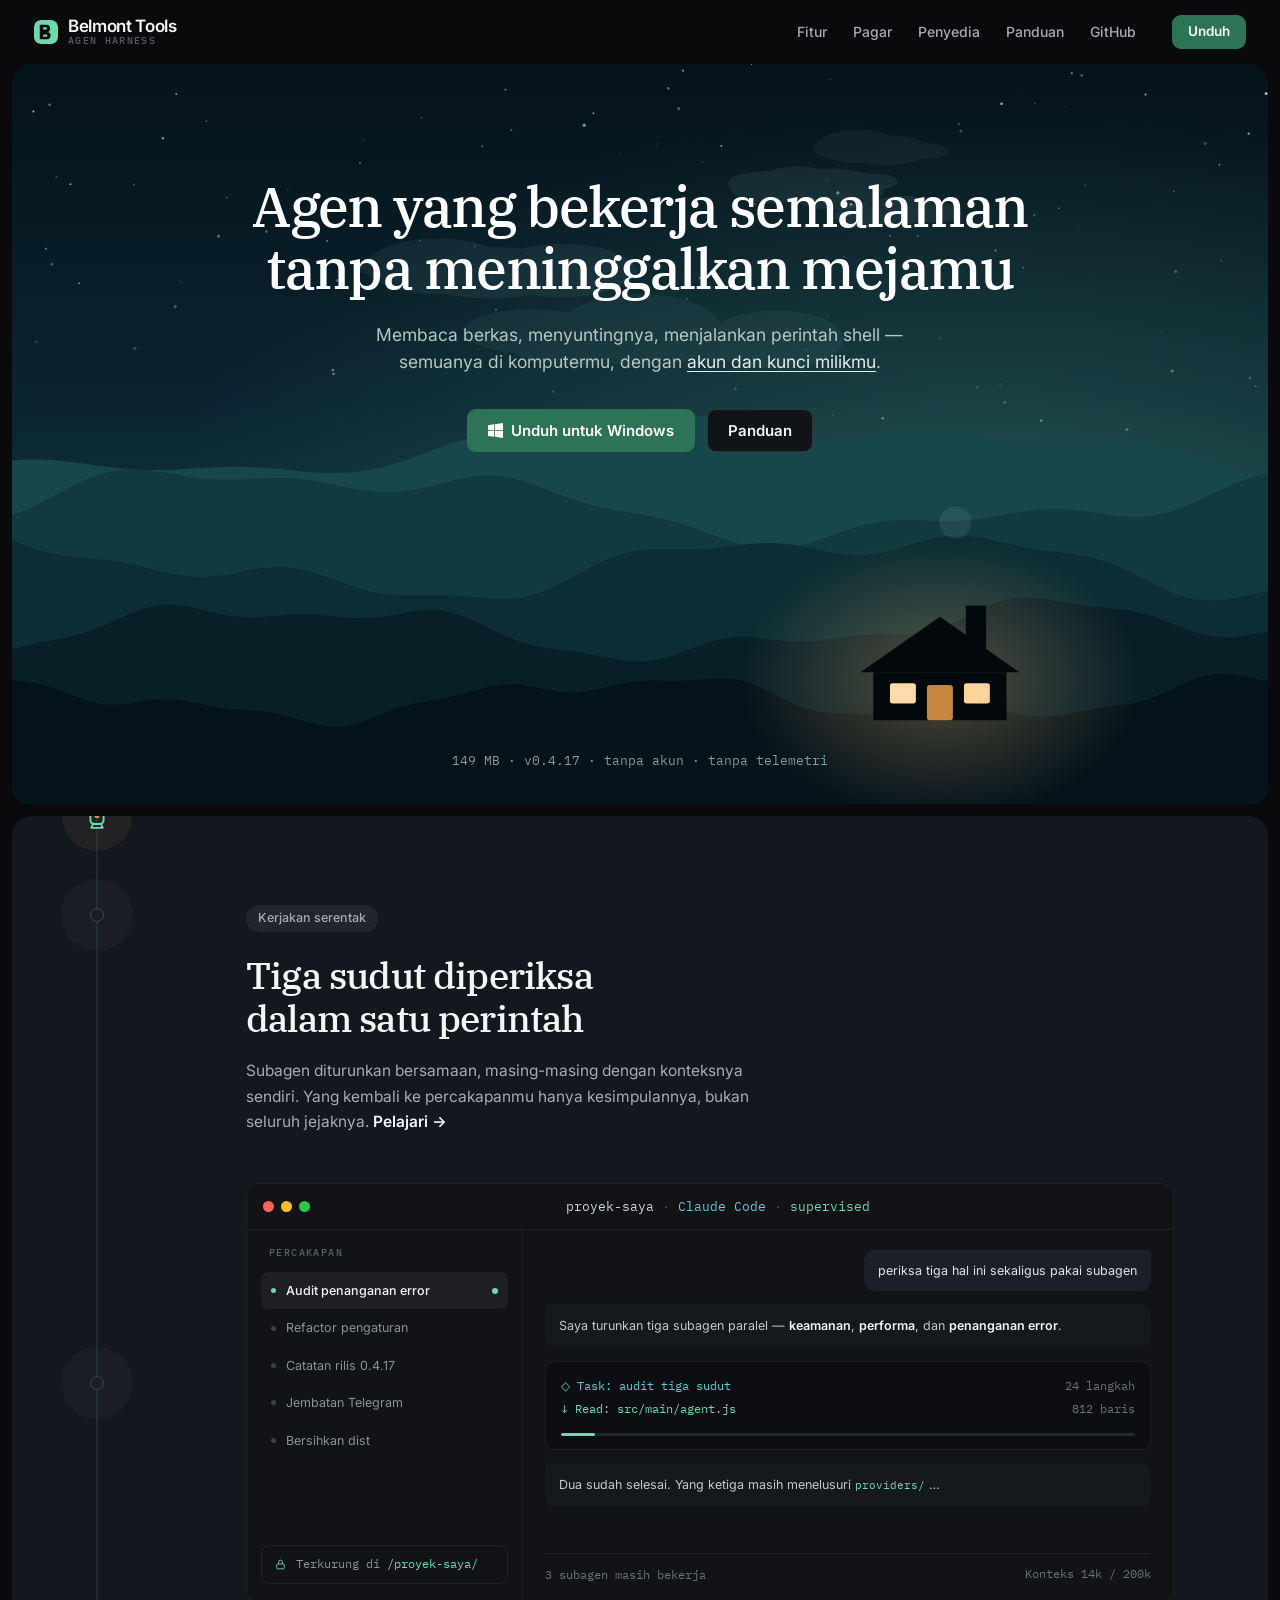
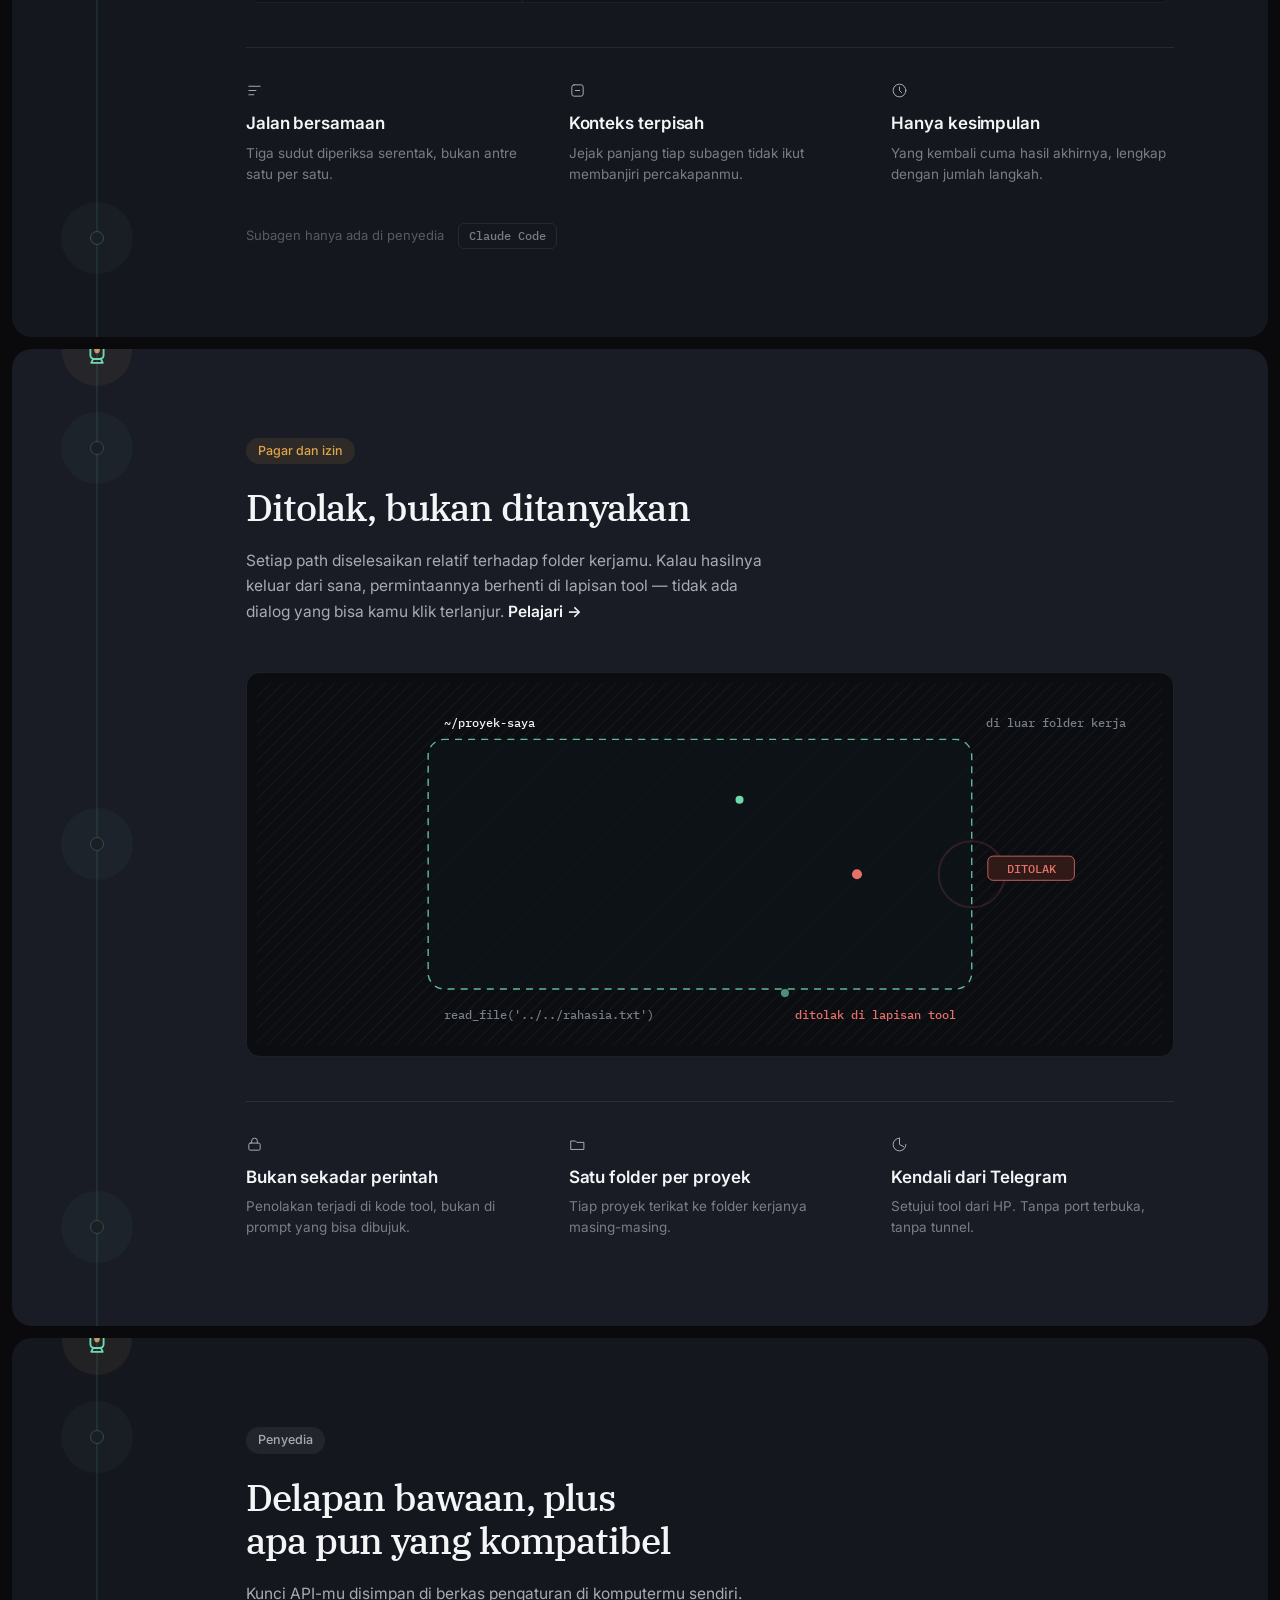
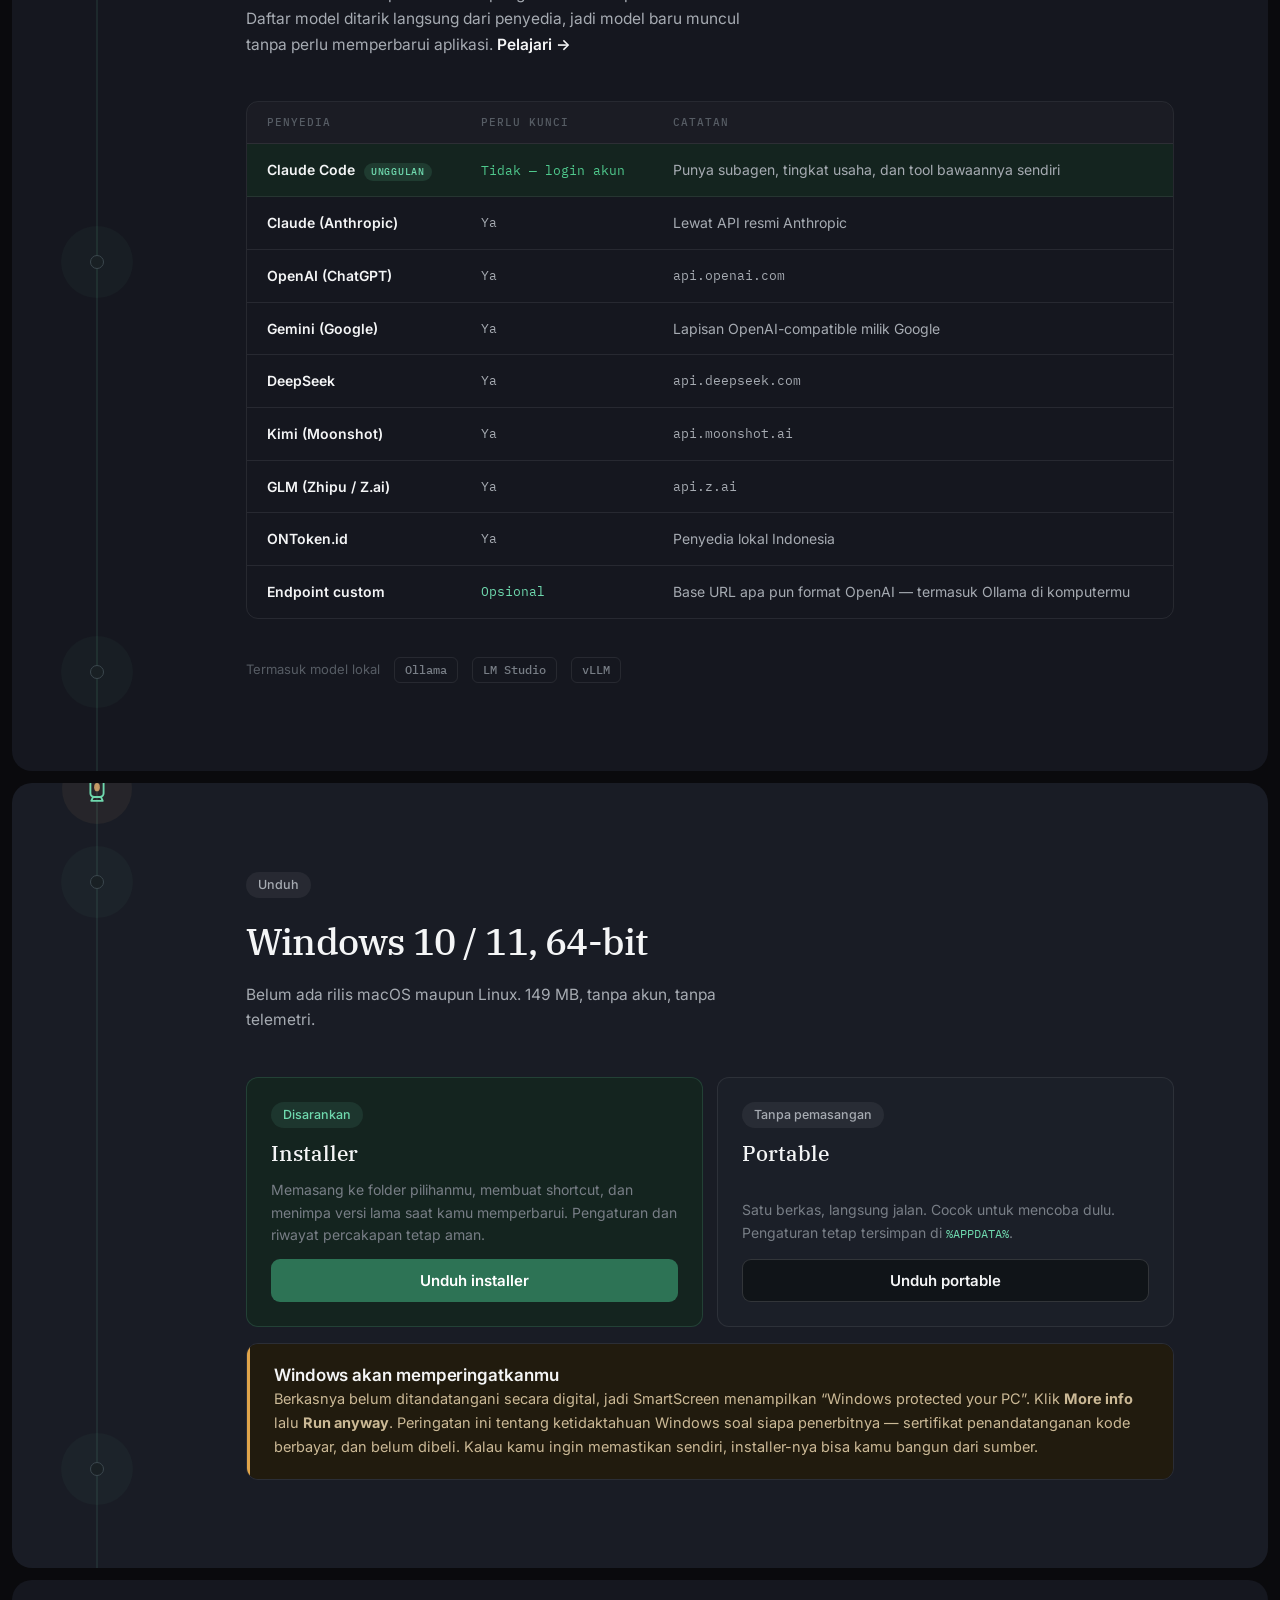
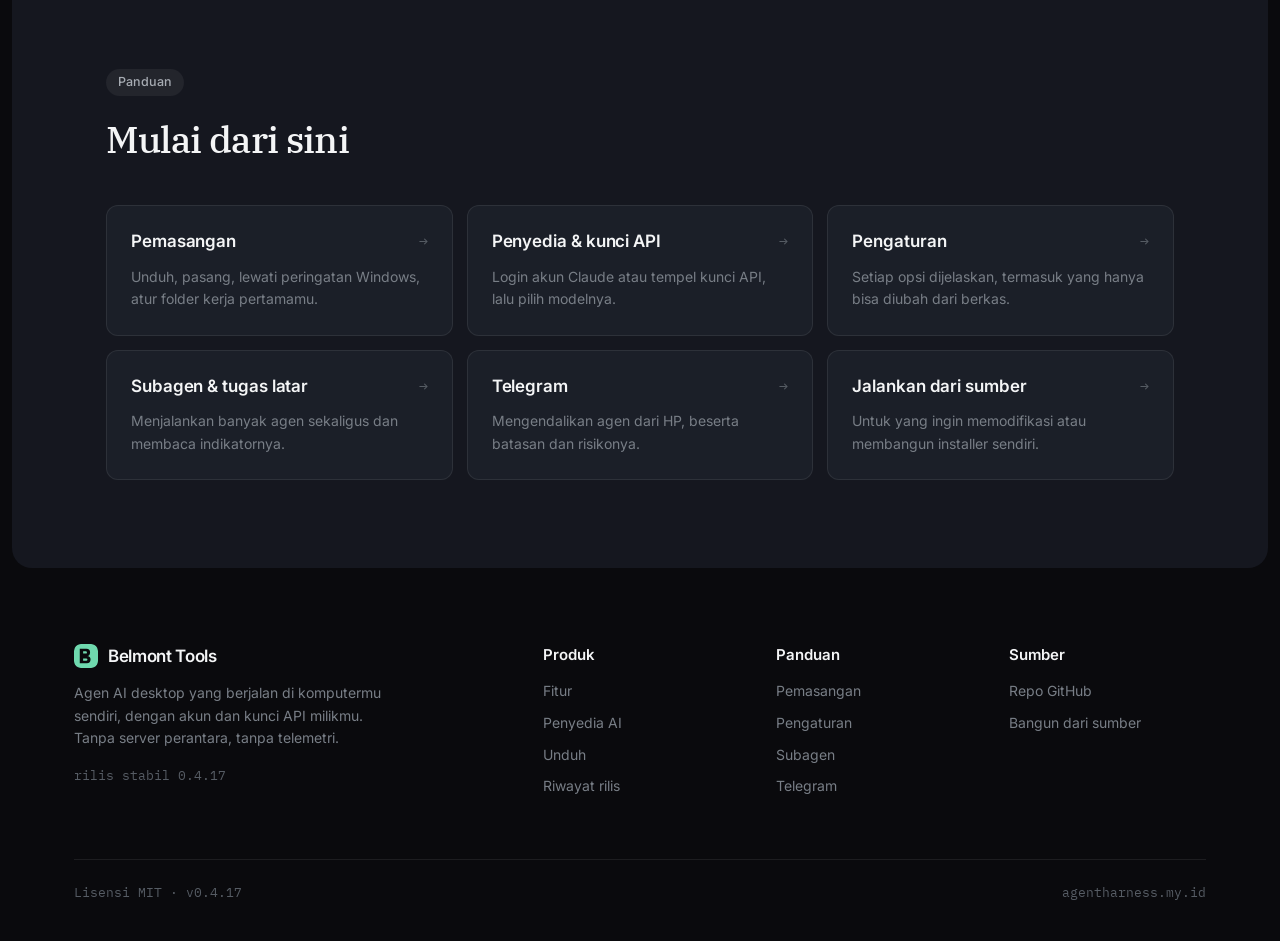
==== commit 05fc8148: "Ganti kata galat jadi error Co-Authored-By: Claude Opus 5 <noreply@anthropic.com>" ====
--- a/index.html
+++ b/index.html
@@ -92,7 +92,7 @@
         <div class="j-isi">
           <aside class="j-samping">
             <p class="j-label">Percakapan</p>
-            <div class="j-chat aktif"><i></i><span>Audit penanganan galat</span><b></b></div>
+            <div class="j-chat aktif"><i></i><span>Audit penanganan error</span><b></b></div>
             <div class="j-chat"><i></i><span>Refactor pengaturan</span></div>
             <div class="j-chat"><i></i><span>Catatan rilis 0.4.17</span></div>
             <div class="j-chat"><i></i><span>Jembatan Telegram</span></div>
@@ -105,7 +105,7 @@
 
           <div class="j-utama">
             <div class="j-user">periksa tiga hal ini sekaligus pakai subagen</div>
-            <p class="j-agen">Saya turunkan tiga subagen paralel — <b>keamanan</b>, <b>performa</b>, dan <b>penanganan galat</b>.</p>
+            <p class="j-agen">Saya turunkan tiga subagen paralel — <b>keamanan</b>, <b>performa</b>, dan <b>penanganan error</b>.</p>
             <div class="j-aliran">
               <div class="j-baris sian"><span>&#9671; Task: audit tiga sudut</span><span class="kn">24 langkah</span></div>
               <div class="j-baris hijau"><span>&#8595; Read: src/main/agent.js</span><span class="kn">812 baris</span></div>
